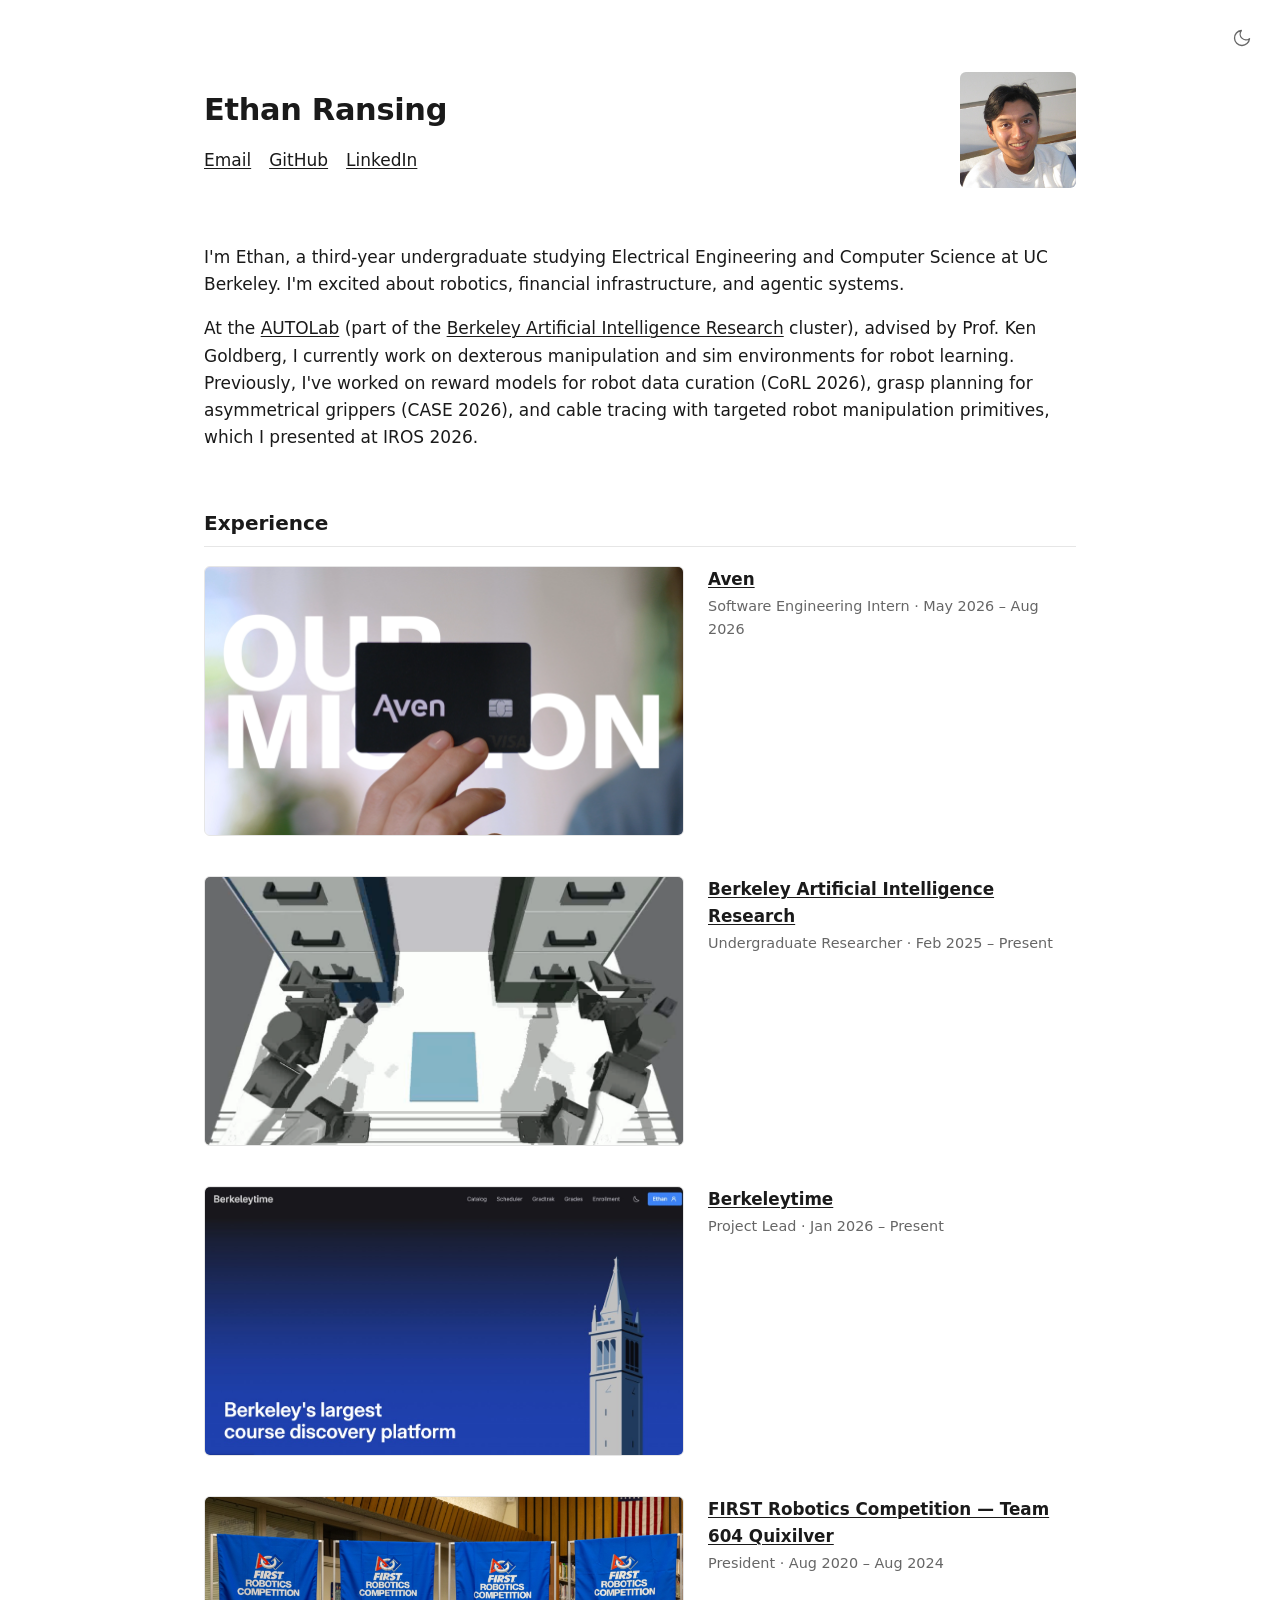
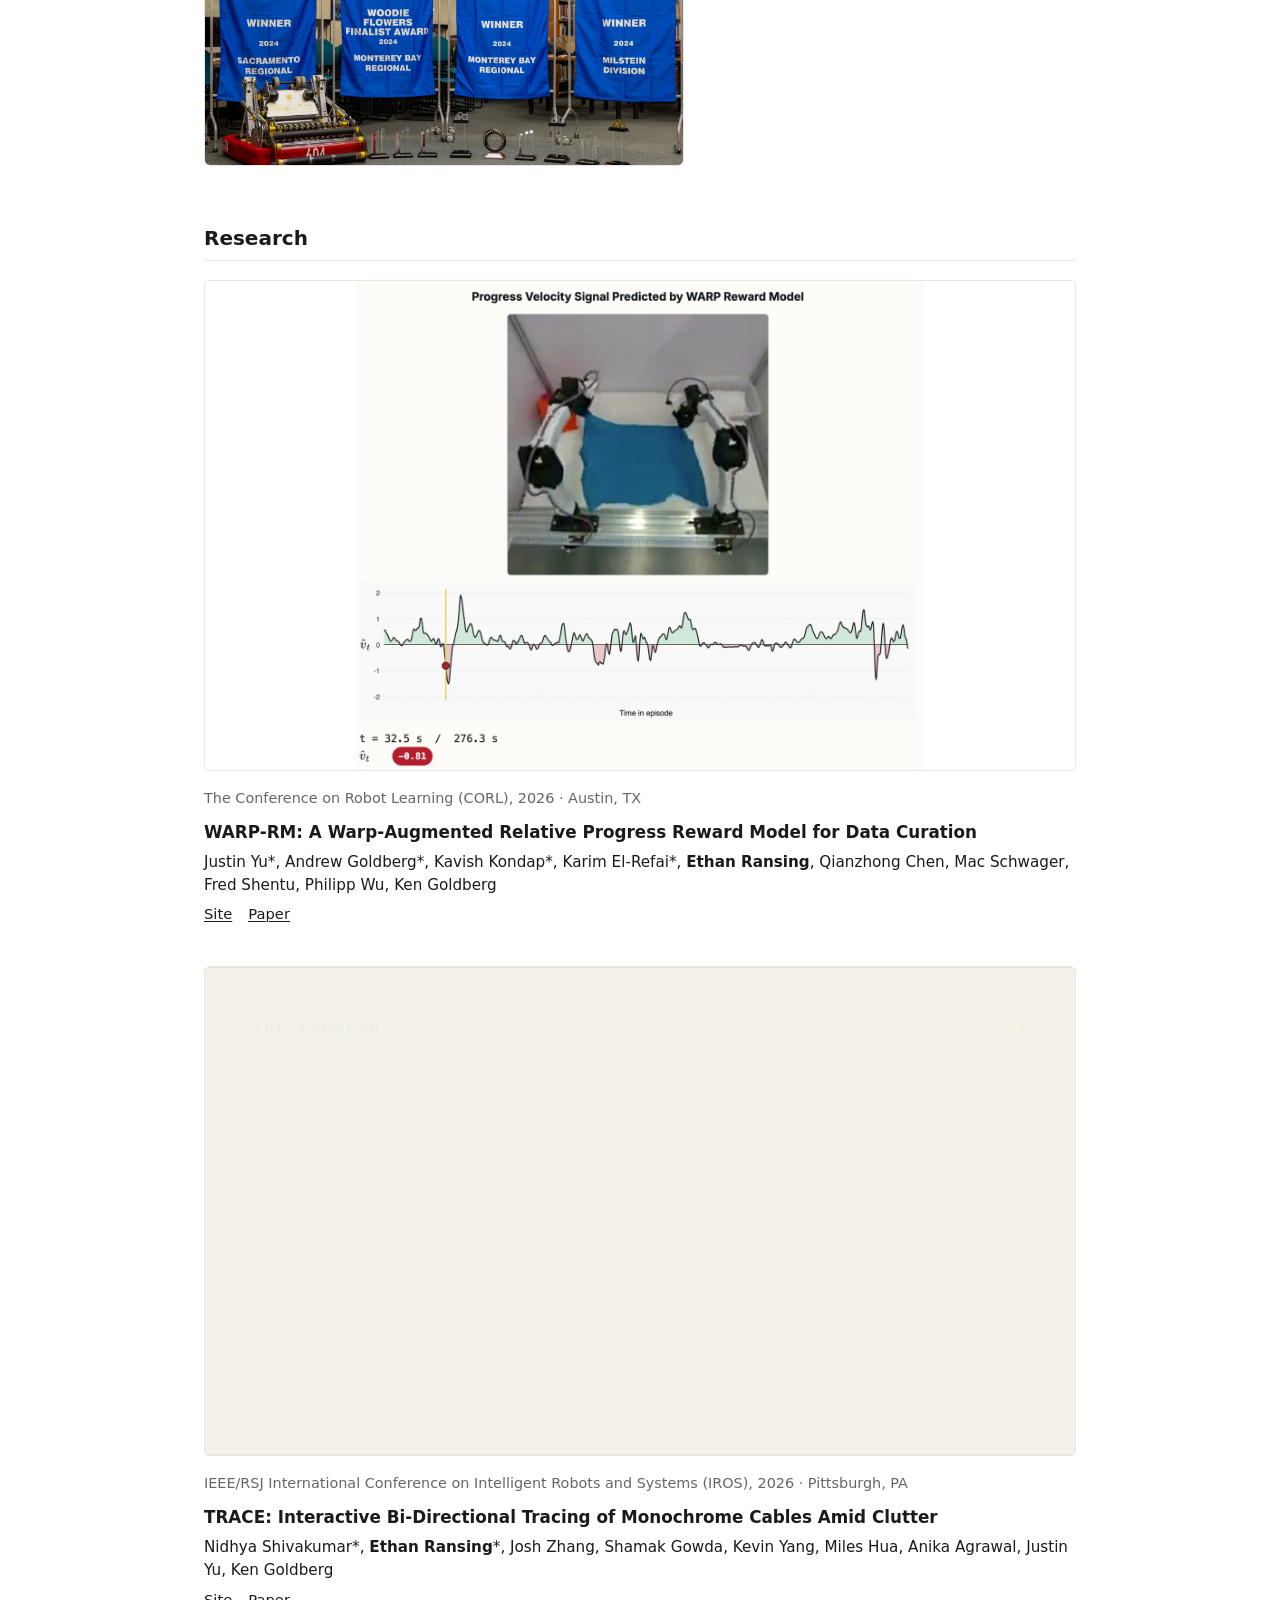
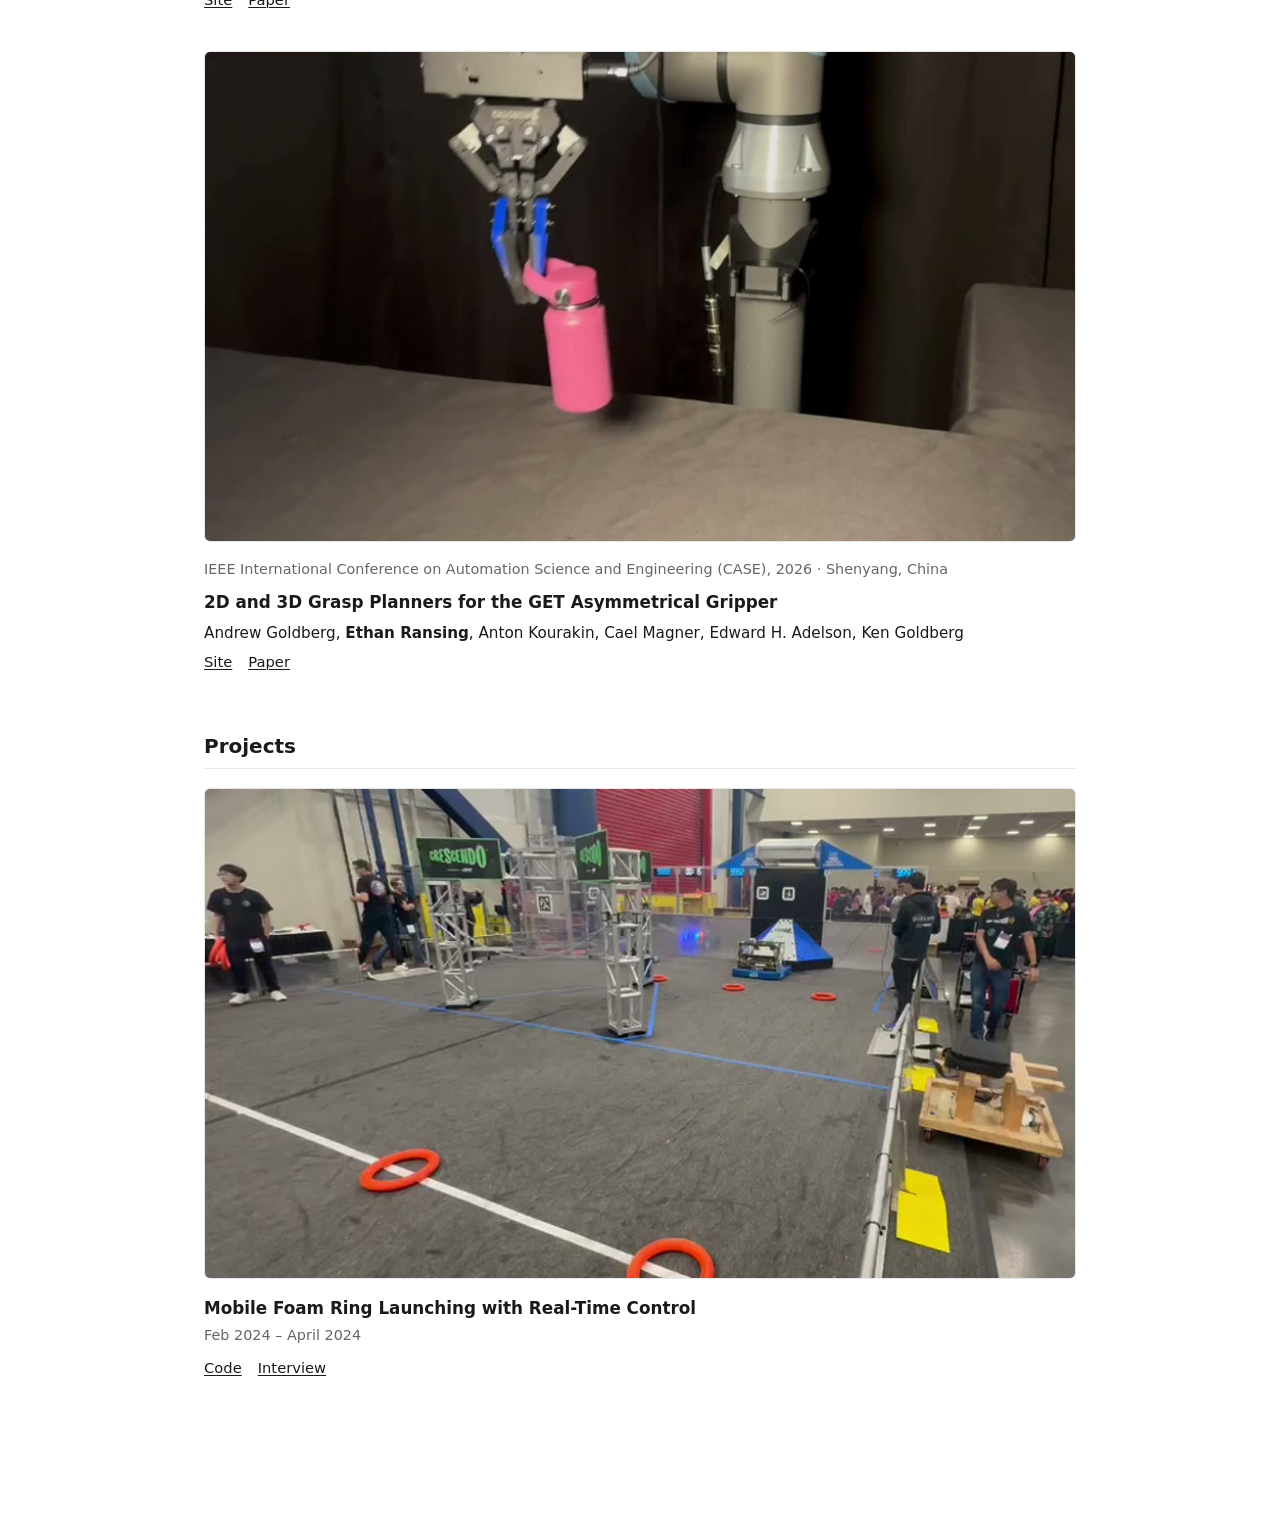
==== index.html @ 3987778c "updated description" ====
<!DOCTYPE html>
<html lang="en">
<head>
  <meta charset="UTF-8">
  <meta name="viewport" content="width=device-width, initial-scale=1.0">
  <title>Ethan's Site</title>
  <meta name="description" content="Personal website of Ethan Ransing.">
  <link id="favicon" rel="icon" href="data:image/svg+xml,<svg xmlns=%22http://www.w3.org/2000/svg%22 viewBox=%220 0 100 100%22><text x=%2250%22 y=%2255%22 font-size=%22120%22 text-anchor=%22middle%22 dominant-baseline=%22central%22>🧋</text></svg>">

  <!-- Set theme before paint to avoid a flash -->
  <script>
    function setFavicon(theme) {
      var emoji = '🧋';
      var svg = '<svg xmlns="http://www.w3.org/2000/svg" viewBox="0 0 100 100"><text x="50" y="55" font-size="120" text-anchor="middle" dominant-baseline="central">' + emoji + '</text></svg>';
      document.getElementById('favicon').setAttribute('href', 'data:image/svg+xml,' + encodeURIComponent(svg));
    }
    (function () {
      var t = localStorage.getItem('theme') || 'light';
      document.documentElement.setAttribute('data-theme', t);
      setFavicon(t);
    })();
  </script>

  <link rel="stylesheet" href="styles.css">
</head>
<body>
  <button id="theme-toggle" class="theme-toggle" aria-label="Toggle dark mode" title="Toggle dark mode">
    <!-- shown in light mode: click for dark -->
    <svg class="icon-moon" viewBox="0 0 24 24" fill="none" stroke="currentColor" stroke-width="1.6" stroke-linecap="round" stroke-linejoin="round">
      <path d="M21 12.8A9 9 0 1 1 11.2 3a7 7 0 0 0 9.8 9.8z"/>
    </svg>
    <!-- shown in dark mode: click for light -->
    <svg class="icon-sun" viewBox="0 0 24 24" fill="none" stroke="currentColor" stroke-width="1.6" stroke-linecap="round" stroke-linejoin="round">
      <circle cx="12" cy="12" r="4"/>
      <path d="M12 2v2M12 20v2M2 12h2M20 12h2M5 5l1.5 1.5M17.5 17.5L19 19M19 5l-1.5 1.5M6.5 17.5L5 19"/>
    </svg>
  </button>

  <main>

    <!-- ===== Intro: name + links, photo to the right ===== -->
    <header class="intro">
      <div class="intro-text">
        <h1>Ethan Ransing</h1>
        <nav class="links">
          <a href="mailto:ethan.ransing@berkeley.edu">Email</a>
          <a href="https://github.com/ethanransing" target="_blank" rel="noopener">GitHub</a>
          <a href="https://www.linkedin.com/in/ethan-ransing/" target="_blank" rel="noopener">LinkedIn</a>
        </nav>
      </div>
      <img class="avatar" src="images/profile.jpg" alt="Ethan Ransing"
           onerror="this.onerror=null;this.src='images/placeholder.svg'">
    </header>

    <!-- ===== About ===== -->
    <section class="about">
      <p>I'm Ethan, a third-year undergraduate studying Electrical Engineering and Computer Science at UC Berkeley. 
        I'm excited about robotics, financial infrastructure, and agentic systems.
      </p>
      <p>
        At the <a href="https://autolab.berkeley.edu/index.shtml" target="_blank" rel="noopener">AUTOLab</a>
        (part of the <a href="https://bair.berkeley.edu/" target="_blank" rel="noopener">Berkeley Artificial Intelligence Research</a> cluster),
        advised by Prof. Ken Goldberg, I currently work on dexterous manipulation and sim environments for robot learning.
        Previously, I've worked on reward models for robot data curation (CoRL 2026), grasp planning for asymmetrical
        grippers (CASE 2026), and cable tracing with targeted robot manipulation primitives, which I presented at IROS 2026.
      </p>
    </section>

    <!-- ===== Experience ===== -->
    <!--
      To add more photos to any entry, just add more <img> tags inside
      .carousel-track. The left/right arrows appear automatically.
    -->
    <section>
      <h2>Experience</h2>

      <article class="entry">
        <div class="carousel">
          <div class="carousel-track">
            <img src="images/exp-aven.webp" alt="" onerror="this.onerror=null;this.src='images/placeholder.svg'">
          </div>
          <button class="carousel-nav prev" aria-label="Previous image">&#8249;</button>
          <button class="carousel-nav next" aria-label="Next image">&#8250;</button>
        </div>
        <div class="entry-body">
          <h3 class="entry-title"><a href="https://www.aven.com/" target="_blank" rel="noopener">Aven</a></h3>
          <p class="entry-meta">Software Engineering Intern &middot; May 2026 &ndash; Aug 2026</p>
        </div>
      </article>

      <article class="entry">
        <div class="carousel">
          <div class="carousel-track">
            <img src="images/exp-bair-agenticrobotics.png" alt="" onerror="this.onerror=null;this.src='images/placeholder.svg'">
            <img src="images/exp-bair-abstract.png" alt="" onerror="this.onerror=null;this.src='images/placeholder.svg'">
            <img src="images/exp-bair-concept.png" alt="" onerror="this.onerror=null;this.src='images/placeholder.svg'">
            <img class="media-contain" src="images/exp-bair-icp.gif" alt="" onerror="this.onerror=null;this.src='images/placeholder.svg'">
            <video class="media-zoom-mid" src="images/exp-bair-pi0.mp4" poster="images/exp-bair-pi0-poster.jpg"
                   autoplay muted loop playsinline></video>
          </div>
          <button class="carousel-nav prev" aria-label="Previous image">&#8249;</button>
          <button class="carousel-nav next" aria-label="Next image">&#8250;</button>
        </div>
        <div class="entry-body">
          <h3 class="entry-title"><a href="https://autolab.berkeley.edu/index.shtml" target="_blank" rel="noopener">Berkeley Artificial Intelligence Research</a></h3>
          <p class="entry-meta">Undergraduate Researcher &middot; Feb 2025 &ndash; Present</p>
        </div>
      </article>

      <article class="entry">
        <div class="carousel">
          <div class="carousel-track">
            <img class="img-left" src="images/exp-berkeleytime-1.jpg" alt="Berkeleytime landing page" onerror="this.onerror=null;this.src='images/placeholder.svg'">
            <img class="img-left" src="images/exp-berkeleytime-2.jpg" alt="Berkeleytime GradTrak planner" onerror="this.onerror=null;this.src='images/placeholder.svg'">
            <img class="img-left" src="images/exp-berkeleytime-3.jpg" alt="Berkeleytime course catalog" onerror="this.onerror=null;this.src='images/placeholder.svg'">
          </div>
          <button class="carousel-nav prev" aria-label="Previous image">&#8249;</button>
          <button class="carousel-nav next" aria-label="Next image">&#8250;</button>
        </div>
        <div class="entry-body">
          <h3 class="entry-title"><a href="https://berkeleytime.com/" target="_blank" rel="noopener">Berkeleytime</a></h3>
          <p class="entry-meta">Project Lead &middot; Jan 2026 &ndash; Present</p>
        </div>
      </article>

      <article class="entry">
        <div class="carousel">
          <div class="carousel-track">
            <img src="images/exp-frc.jpg" alt="" onerror="this.onerror=null;this.src='images/placeholder.svg'">
          </div>
          <button class="carousel-nav prev" aria-label="Previous image">&#8249;</button>
          <button class="carousel-nav next" aria-label="Next image">&#8250;</button>
        </div>
        <div class="entry-body">
          <h3 class="entry-title"><a href="https://604robotics.com/" target="_blank" rel="noopener">FIRST Robotics Competition &mdash; Team 604 Quixilver</a></h3>
          <p class="entry-meta">President &middot; Aug 2020 &ndash; Aug 2024</p>
        </div>
      </article>
    </section>

    <!-- ===== Research ===== -->
    <section class="stacked">
      <h2>Research</h2>

      <article class="entry">
        <div class="carousel">
          <div class="carousel-track">
            <video src="images/pub-warprm.mp4" poster="images/pub-warprm-poster.jpg"
                   autoplay muted loop playsinline></video>
          </div>
          <button class="carousel-nav prev" aria-label="Previous image">&#8249;</button>
          <button class="carousel-nav next" aria-label="Next image">&#8250;</button>
        </div>
        <div class="entry-body">
          <p class="entry-meta">The Conference on Robot Learning (CORL), 2026 &middot; Austin, TX</p>
          <h3 class="entry-title">WARP-RM: A Warp-Augmented Relative Progress Reward Model for Data Curation</h3>
          <p class="entry-authors">
            Justin Yu*, Andrew Goldberg*, Kavish Kondap*, Karim El-Refai*, <strong>Ethan Ransing</strong>,
            Qianzhong Chen, Mac Schwager, Fred Shentu, Philipp Wu, Ken Goldberg
          </p>
          <p class="entry-links">
            <a href="https://uynitsuj.github.io/warp-rm/" target="_blank" rel="noopener">Site</a>
            <a href="https://arxiv.org/abs/2606.28320" target="_blank" rel="noopener">Paper</a>
          </p>
        </div>
      </article>

      <article class="entry">
        <div class="carousel">
          <div class="carousel-track">
            <video src="images/pub-trace.mp4" poster="images/pub-trace-poster.jpg"
                   autoplay muted loop playsinline></video>
          </div>
          <button class="carousel-nav prev" aria-label="Previous image">&#8249;</button>
          <button class="carousel-nav next" aria-label="Next image">&#8250;</button>
        </div>
        <div class="entry-body">
          <p class="entry-meta">IEEE/RSJ International Conference on
            Intelligent
            Robots and Systems (IROS), 2026 &middot; Pittsburgh, PA</p>
          <h3 class="entry-title">TRACE: Interactive Bi-Directional Tracing of Monochrome Cables Amid Clutter</h3>
          <p class="entry-authors">
            Nidhya Shivakumar*, <strong>Ethan Ransing</strong>*, Josh Zhang, Shamak Gowda,
            Kevin Yang, Miles Hua, Anika Agrawal, Justin Yu, Ken Goldberg
          </p>
          <p class="entry-links">
            <a href="https://trace-paper.github.io/" target="_blank" rel="noopener">Site</a>
            <a href="https://arxiv.org/abs/2609.29103" target="_blank" rel="noopener">Paper</a>
          </p>
        </div>
      </article>

      <article class="entry">
        <div class="carousel">
          <div class="carousel-track">
            <video src="images/pub-get.mp4" poster="images/pub-get-poster.jpg"
                   autoplay muted loop playsinline></video>
          </div>
          <button class="carousel-nav prev" aria-label="Previous image">&#8249;</button>
          <button class="carousel-nav next" aria-label="Next image">&#8250;</button>
        </div>
        <div class="entry-body">
          <p class="entry-meta">IEEE International Conference on Automation Science and Engineering (CASE), 2026 &middot; Shenyang, China</p>
          <h3 class="entry-title">2D and 3D Grasp Planners for the GET Asymmetrical Gripper</h3>
          <p class="entry-authors">
            Andrew Goldberg, <strong>Ethan Ransing</strong>, Anton Kourakin, Cael Magner,
            Edward H. Adelson, Ken Goldberg
          </p>
          <p class="entry-links">
            <a href="https://apgoldberg1.github.io/GET_Planning/" target="_blank" rel="noopener">Site</a>
            <a href="https://apgoldberg1.github.io/GET_Planning/media/2D_and_3D_Grasp_Planners_for_the_GET_Asymmetrical_Gripper.pdf" target="_blank" rel="noopener">Paper</a>
          </p>
        </div>
      </article>
    </section>

    <!-- ===== Projects ===== -->
    <section class="stacked">
      <h2>Projects</h2>

      <article class="entry">
        <div class="carousel">
          <div class="carousel-track">
            <video src="images/proj-foamring.mp4" poster="images/proj-foamring-poster.jpg"
                   autoplay muted loop playsinline></video>
            <video src="images/proj-foamring-2.mp4" poster="images/proj-foamring-2-poster.jpg"
                   autoplay muted loop playsinline></video>
          </div>
          <button class="carousel-nav prev" aria-label="Previous image">&#8249;</button>
          <button class="carousel-nav next" aria-label="Next image">&#8250;</button>
        </div>
        <div class="entry-body">
          <h3 class="entry-title">Mobile Foam Ring Launching with Real-Time Control</h3>
          <p class="entry-meta">Feb 2024 &ndash; April 2024</p>
          <p class="entry-links">
            <a href="https://github.com/frc604/2024-public" target="_blank" rel="noopener">Code</a>
            <a href="https://youtu.be/bGivb7bY7kI?si=-EM33_wyTf1t3R8l&t=537" target="_blank" rel="noopener">Interview</a>
          </p>
        </div>
      </article>

    </section>

  </main>

  <script>
    // Minimal carousel: wire arrows to scroll one image at a time.
    // Arrows are hidden when an entry has a single image.
    document.querySelectorAll('.carousel').forEach(function (c) {
      var track = c.querySelector('.carousel-track');
      var count = track.querySelectorAll('img, video').length;
      var prev = c.querySelector('.prev');
      var next = c.querySelector('.next');
      if (count <= 1) {
        prev.hidden = true;
        next.hidden = true;
        return;
      }
      // Move by one slide, wrapping around at either end (infinite loop).
      function go(dir) {
        var w = track.clientWidth;
        var i = Math.round(track.scrollLeft / w);
        var target = ((i + dir) % count + count) % count;
        track.scrollTo({ left: target * w, behavior: 'smooth' });
      }
      prev.addEventListener('click', function () { go(-1); });
      next.addEventListener('click', function () { go(1); });
    });

    // Dark-mode toggle
    document.getElementById('theme-toggle').addEventListener('click', function () {
      var root = document.documentElement;
      var next = root.getAttribute('data-theme') === 'dark' ? 'light' : 'dark';
      root.setAttribute('data-theme', next);
      localStorage.setItem('theme', next);
      setFavicon(next);
    });

    /* ===== Analytics (GoatCounter) — inert until configured =====
       To turn on: make a free site at https://www.goatcounter.com/ and put your
       site code below (the "CODE" part of CODE.goatcounter.com). That's the only
       change needed — pageviews and link-click events start working immediately. */
    var GC_CODE = 'ethanransing';   // GoatCounter site code
    if (GC_CODE) {
      // Load GoatCounter (auto-records the pageview: timestamp, referrer, country, browser)
      var gc = document.createElement('script');
      gc.async = true;
      gc.src = '//gc.zgo.at/count.js';
      gc.setAttribute('data-goatcounter', 'https://' + GC_CODE + '.goatcounter.com/count');
      document.head.appendChild(gc);

      // Track which links visitors click (Email / GitHub / LinkedIn, and each
      // publication's & project's Site/Paper/Code/Interview links).
      document.addEventListener('click', function (e) {
        if (!(window.goatcounter && window.goatcounter.count)) return;
        var a = e.target.closest ? e.target.closest('a[href]') : null;
        var main = document.querySelector('main');
        if (!a || !main || !main.contains(a)) return;
        var label = (a.textContent || '').trim().replace(/\s+/g, ' ');
        var entry = a.closest('.entry');
        var titleEl = entry && entry.querySelector('.entry-title');
        var ctx = titleEl ? titleEl.textContent.trim().replace(/\s+/g, ' ') : '';
        var path = ctx && ctx !== label ? ctx + ' – ' + label : label;
        window.goatcounter.count({ path: 'click: ' + path, event: true });
      });
    }
  </script>
</body>
</html>
---- styles.css ----
/* ===== Base ===== */
:root {
  --text: #1a1a1a;
  --muted: #666;
  --link: #1a1a1a;
  --border: #e6e6e6;
  --bg: #ffffff;
  --surface: #f2f2f2;
  --code-bg: #f4f4f4;
  --maxw: 920px;
  color-scheme: light;
}

:root[data-theme="dark"] {
  --text: #ececec;
  --muted: #9b9b9b;
  --link: #ececec;
  --border: #2a2a2a;
  --bg: #101010;
  --surface: #1b1b1b;
  --code-bg: #1e1e1e;
  color-scheme: dark;
}

* { box-sizing: border-box; }

html { -webkit-text-size-adjust: 100%; }

body {
  margin: 0;
  font-family: -apple-system, system-ui, BlinkMacSystemFont, "Segoe UI",
    Roboto, "Helvetica Neue", Helvetica, Arial, sans-serif;
  font-size: 17px;
  line-height: 1.6;
  color: var(--text);
  background: var(--bg);
}

main {
  max-width: var(--maxw);
  margin: 0 auto;
  padding: 72px 24px 96px;
}

p { margin: 0 0 1em; }

a {
  color: var(--link);
  text-decoration: underline;
  text-underline-offset: 2px;
  text-decoration-thickness: 1px;
}
a:hover { color: var(--muted); }

/* ===== Headings ===== */
h1 {
  font-size: 1.9rem;
  font-weight: 700;
  margin: 0 0 0.4em;
  letter-spacing: -0.01em;
}

h2 {
  font-size: 1.25rem;
  font-weight: 600;
  margin: 0 0 1.2rem;
  padding-bottom: 0.4rem;
  border-bottom: 1px solid var(--border);
}

h3 {
  font-size: 1.05rem;
  font-weight: 600;
  margin: 0 0 0.2em;
}

section { margin-top: 56px; }

/* ===== Intro ===== */
.intro {
  display: flex;
  gap: 28px;
  align-items: center;
  justify-content: space-between;
}

.avatar {
  width: 116px;
  height: 116px;
  border-radius: 6px;
  object-fit: cover;
  flex-shrink: 0;
  background: var(--surface);
}

.intro-text { min-width: 0; }

.links {
  display: flex;
  flex-wrap: wrap;
  gap: 18px;
  margin-top: 10px;
}

/* ===== Entries (experience / projects) ===== */
.entry {
  display: flex;
  gap: 24px;
  align-items: flex-start;
  margin-bottom: 40px;
}

/* ===== Image carousel ===== */
.carousel {
  position: relative;
  width: 480px;
  height: 270px;
  flex-shrink: 0;
  border-radius: 6px;
  overflow: hidden;
  border: 1px solid var(--border);
  background: var(--surface);
}

.carousel-track {
  display: flex;
  height: 100%;
  overflow-x: auto;
  overflow-y: hidden;
  scroll-snap-type: x mandatory;
  scroll-behavior: smooth;
  scrollbar-width: none;          /* Firefox */
  -ms-overflow-style: none;       /* IE/Edge */
}
.carousel-track::-webkit-scrollbar { display: none; }

.carousel-track img,
.carousel-track video {
  flex: 0 0 100%;
  width: 100%;
  height: 100%;
  object-fit: cover;
  scroll-snap-align: center;
  display: block;
}
.carousel-track img.img-left { object-position: left center; }
.carousel-track .media-contain { object-fit: contain; }
.carousel-track .media-zoom-mid { object-fit: contain; transform: scale(1.8); }

.carousel-nav {
  position: absolute;
  top: 50%;
  transform: translateY(-50%);
  width: 30px;
  height: 40px;
  border: none;
  border-radius: 5px;
  background: rgba(20, 20, 20, 0.32);
  color: #fff;
  font-size: 18px;
  line-height: 1;
  cursor: pointer;
  display: flex;
  align-items: center;
  justify-content: center;
  padding: 0 0 2px;
  opacity: 0;
  transition: opacity 0.12s ease;
}
.carousel:hover .carousel-nav,
.carousel:focus-within .carousel-nav { opacity: 1; }
.carousel-nav:hover { background: rgba(20, 20, 20, 0.5); }
.carousel-nav.prev { left: 8px; }
.carousel-nav.next { right: 8px; }
.carousel-nav[hidden] { display: none; }

/* Touch devices: no hover, so keep arrows gently visible */
@media (hover: none) {
  .carousel-nav { opacity: 0.75; }
}

.entry-body { min-width: 0; }

/* Stacked layout: visuals are the focal point — full-width media, text below */
.stacked .entry {
  flex-direction: column;
  gap: 16px;
}
.stacked .carousel {
  width: 100%;
  height: auto;
  aspect-ratio: 16 / 9;
}

.entry-title { margin-bottom: 0.15em; }

.entry-meta {
  color: var(--muted);
  font-size: 0.9rem;
  margin: 0 0 0.6em;
}

.entry-authors {
  font-size: 0.95rem;
  line-height: 1.5;
  margin: 0.35em 0 0;
}

.entry-links {
  display: flex;
  flex-wrap: wrap;
  gap: 16px;
  font-size: 0.92rem;
  margin: 0.4em 0 0;
}

code {
  font-family: ui-monospace, SFMono-Regular, Menlo, monospace;
  font-size: 0.88em;
  background: var(--code-bg);
  padding: 1px 4px;
  border-radius: 3px;
}

/* ===== Dark-mode toggle (top-right, scrolls with page) ===== */
.theme-toggle {
  position: absolute;
  top: 22px;
  right: 22px;
  z-index: 10;
  display: inline-flex;
  padding: 6px;
  border: none;
  border-radius: 6px;
  background: none;
  color: var(--muted);
  cursor: pointer;
  line-height: 0;
}
.theme-toggle:hover { color: var(--text); }
.theme-toggle svg { width: 20px; height: 20px; }
.theme-toggle .icon-sun { display: none; }
:root[data-theme="dark"] .theme-toggle .icon-moon { display: none; }
:root[data-theme="dark"] .theme-toggle .icon-sun { display: block; }

/* ===== Mobile ===== */
@media (max-width: 560px) {
  main { padding: 64px 20px 72px; }

  .intro { gap: 20px; }

  .avatar { width: 92px; height: 92px; }

  .entry {
    flex-direction: column;
    gap: 14px;
  }

  .carousel {
    width: 100%;
    height: auto;
    aspect-ratio: 16 / 9;
  }
}
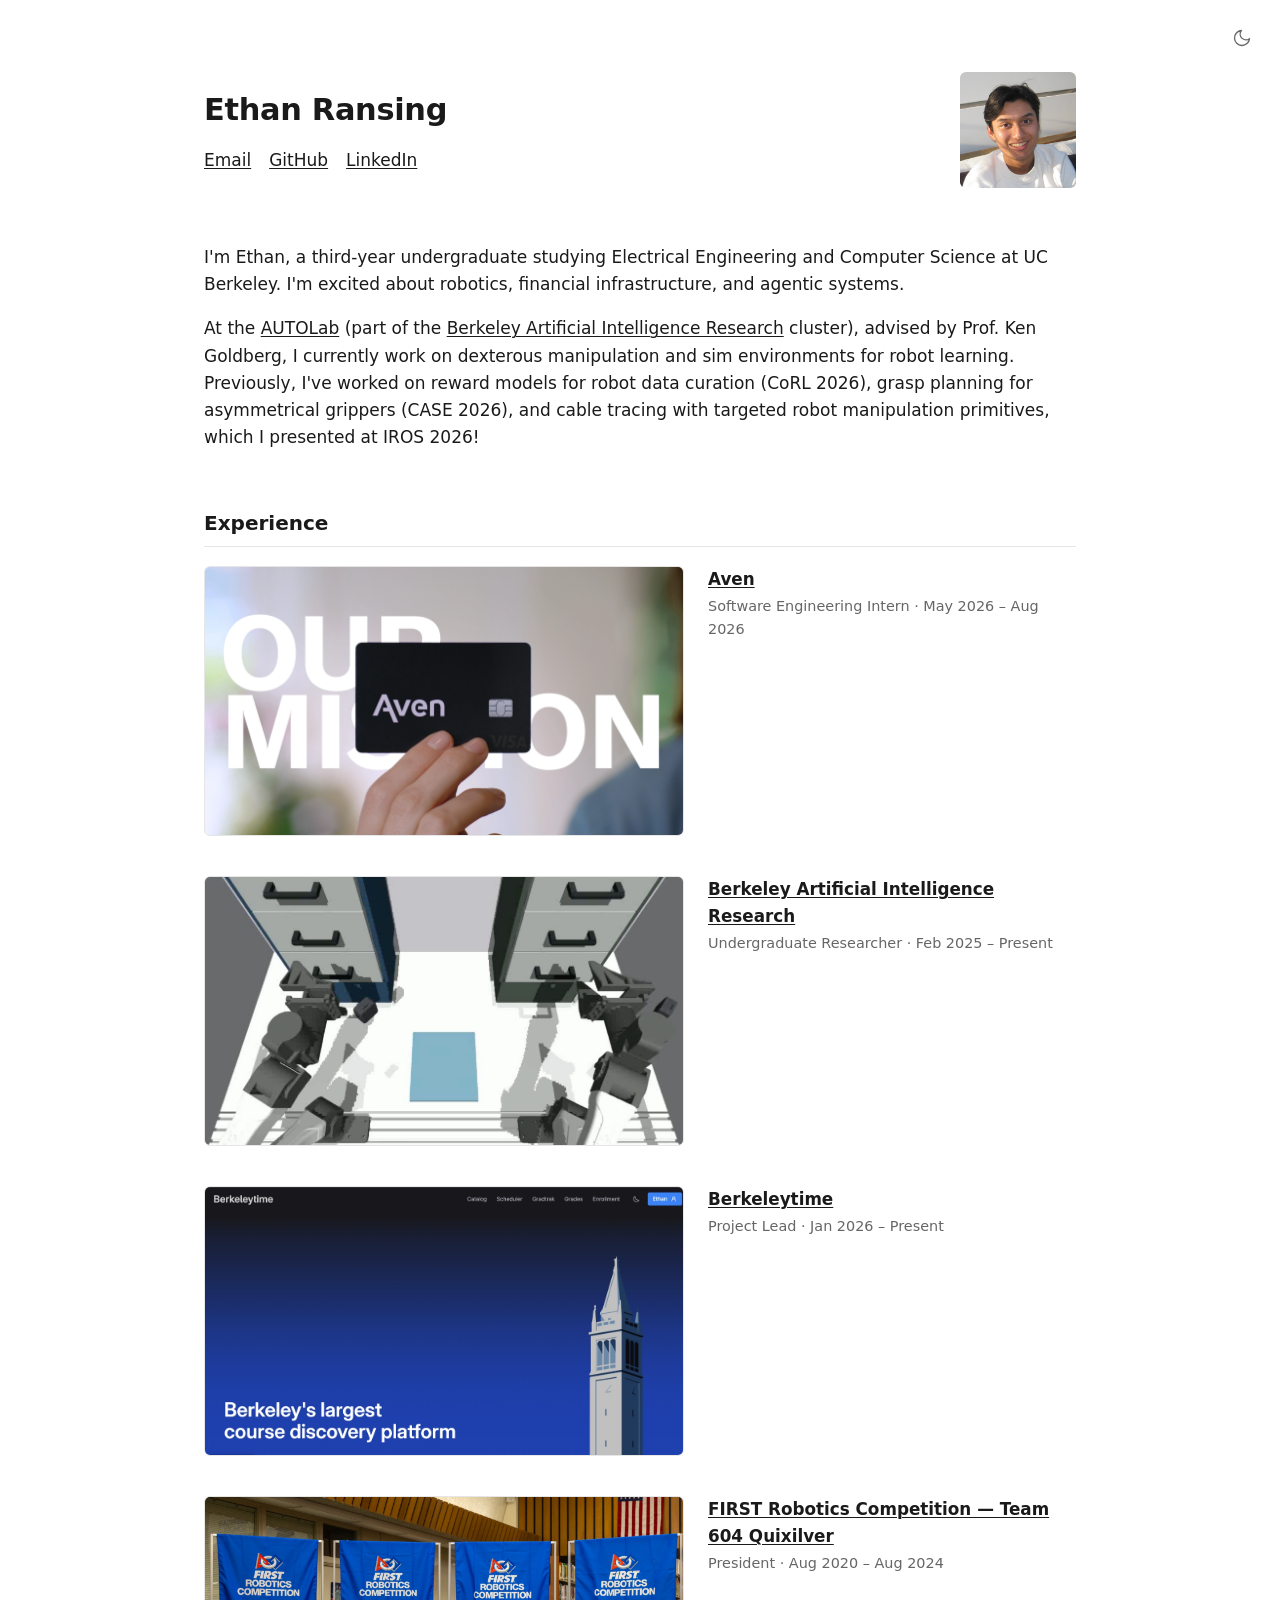
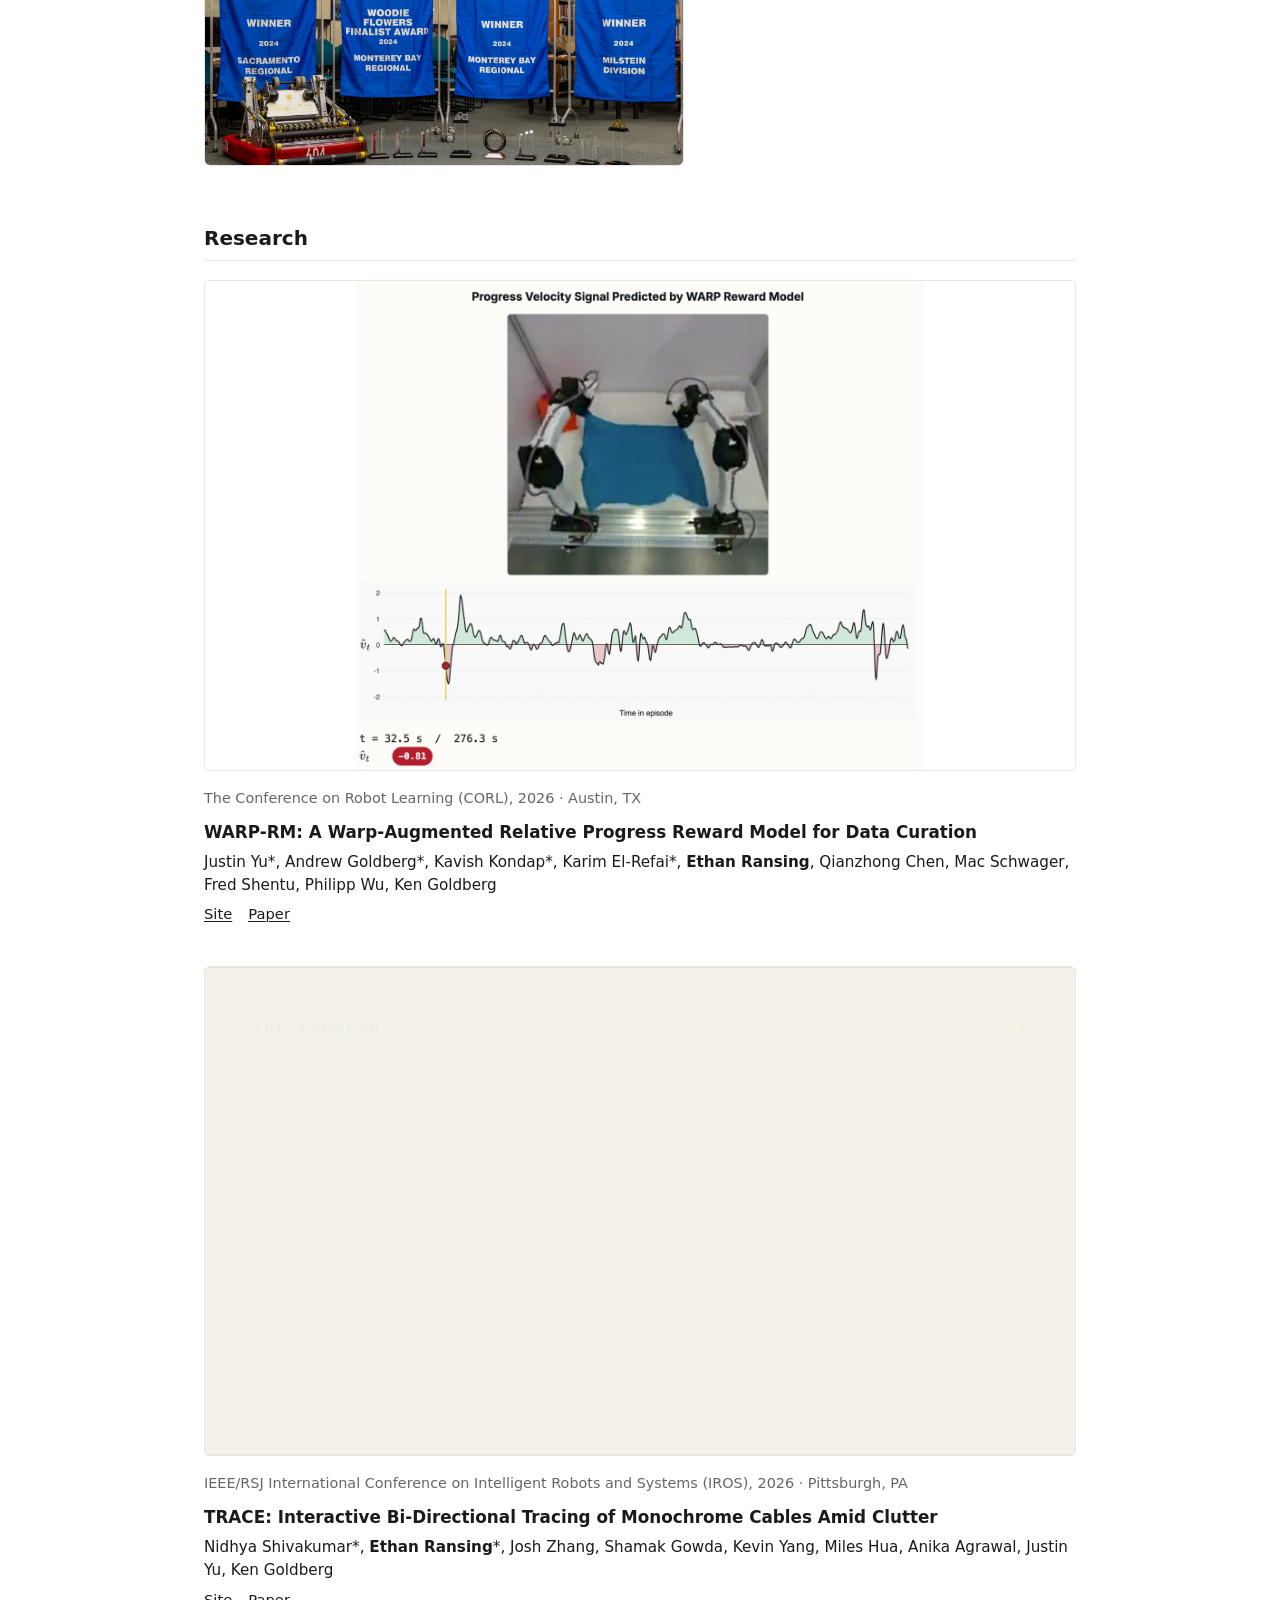
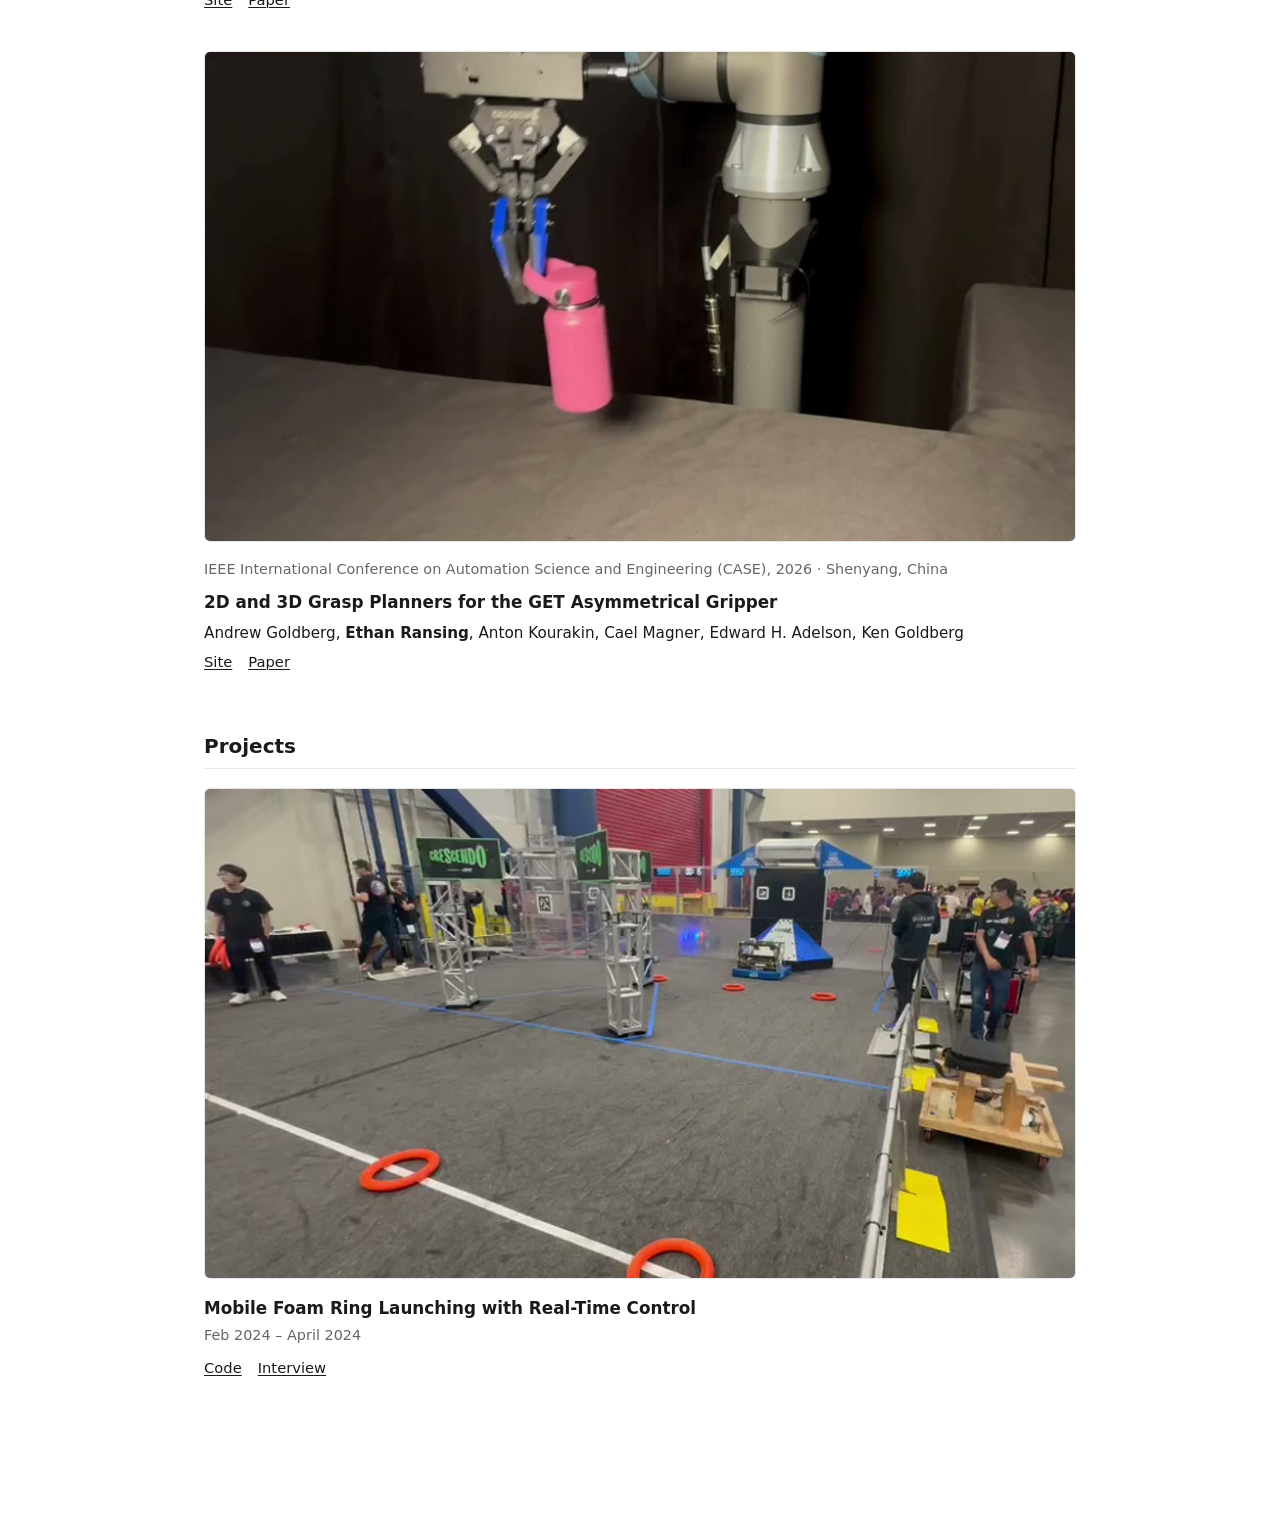
==== commit 7c44487e: "nit" ====
--- a/index.html
+++ b/index.html
@@ -62,7 +62,7 @@
         (part of the <a href="https://bair.berkeley.edu/" target="_blank" rel="noopener">Berkeley Artificial Intelligence Research</a> cluster),
         advised by Prof. Ken Goldberg, I currently work on dexterous manipulation and sim environments for robot learning.
         Previously, I've worked on reward models for robot data curation (CoRL 2026), grasp planning for asymmetrical
-        grippers (CASE 2026), and cable tracing with targeted robot manipulation primitives, which I presented at IROS 2026.
+        grippers (CASE 2026), and cable tracing with targeted robot manipulation primitives, which I presented at IROS 2026!
       </p>
     </section>
 
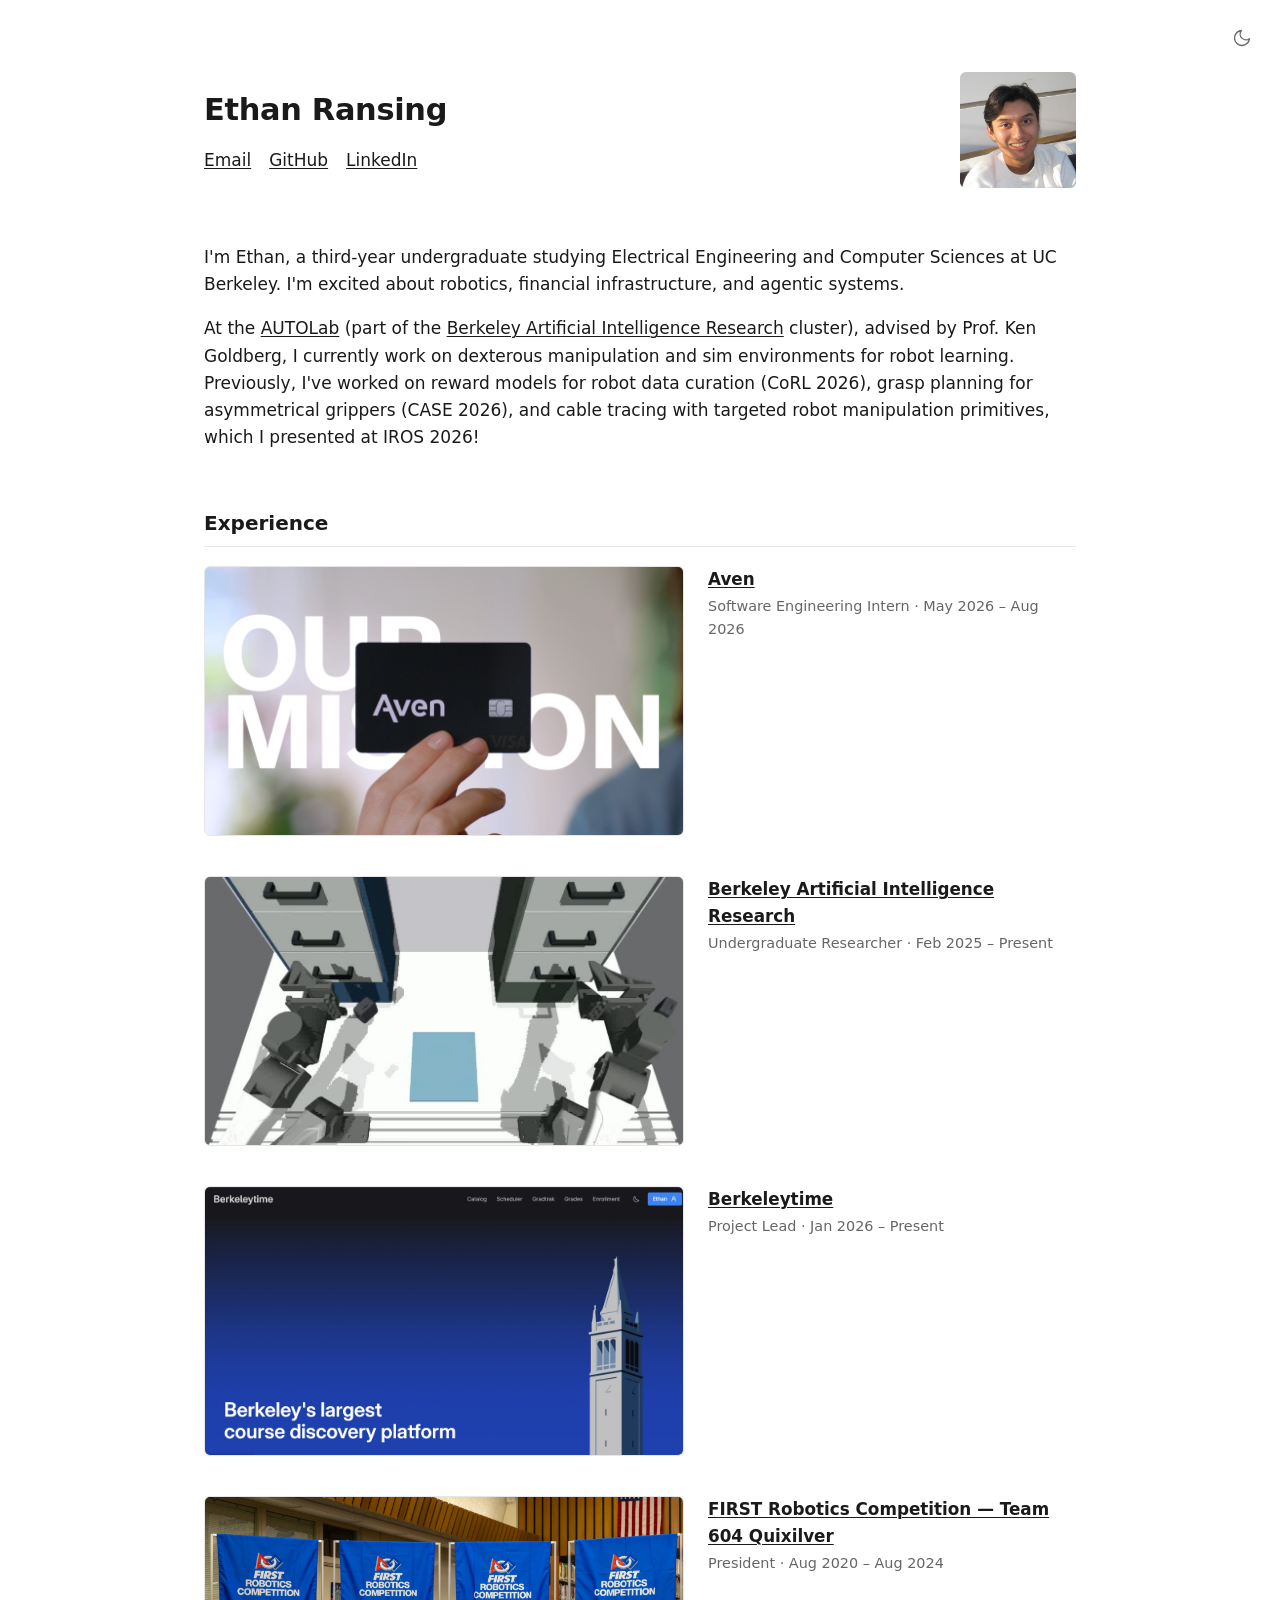
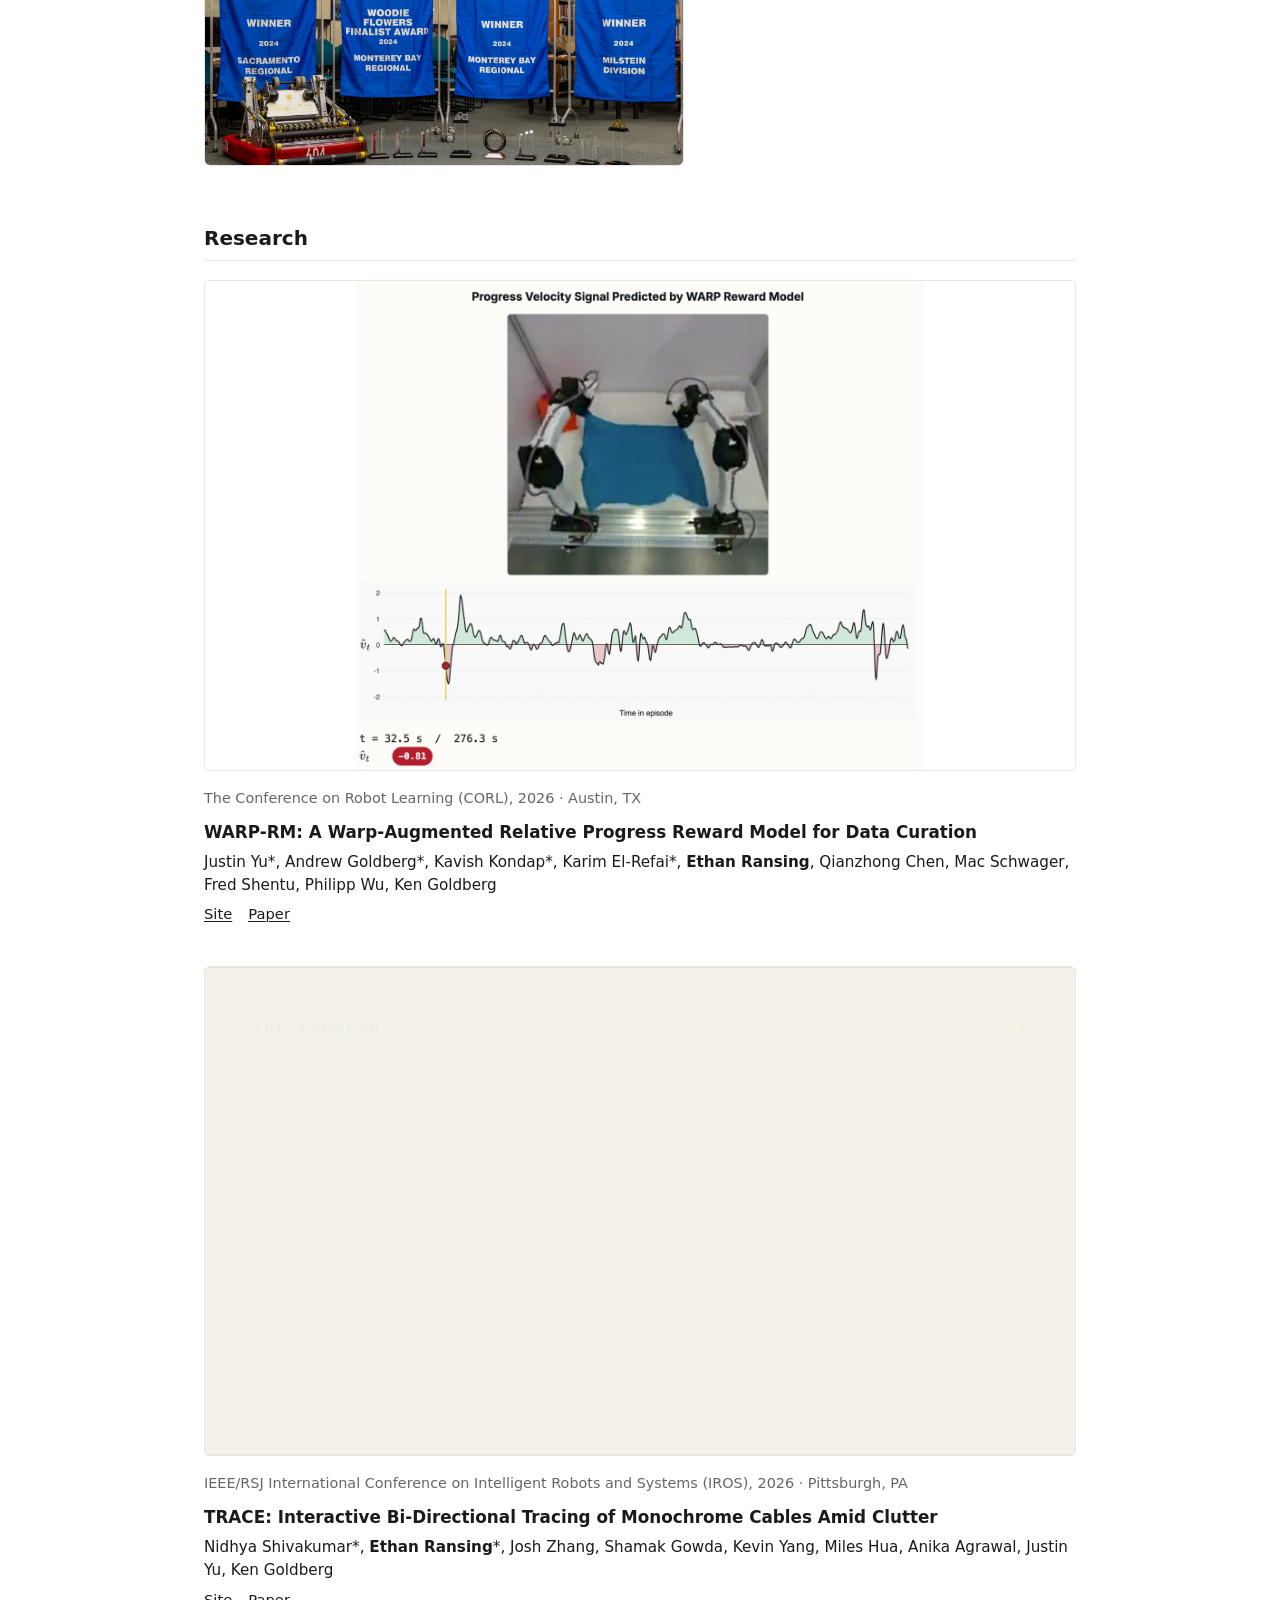
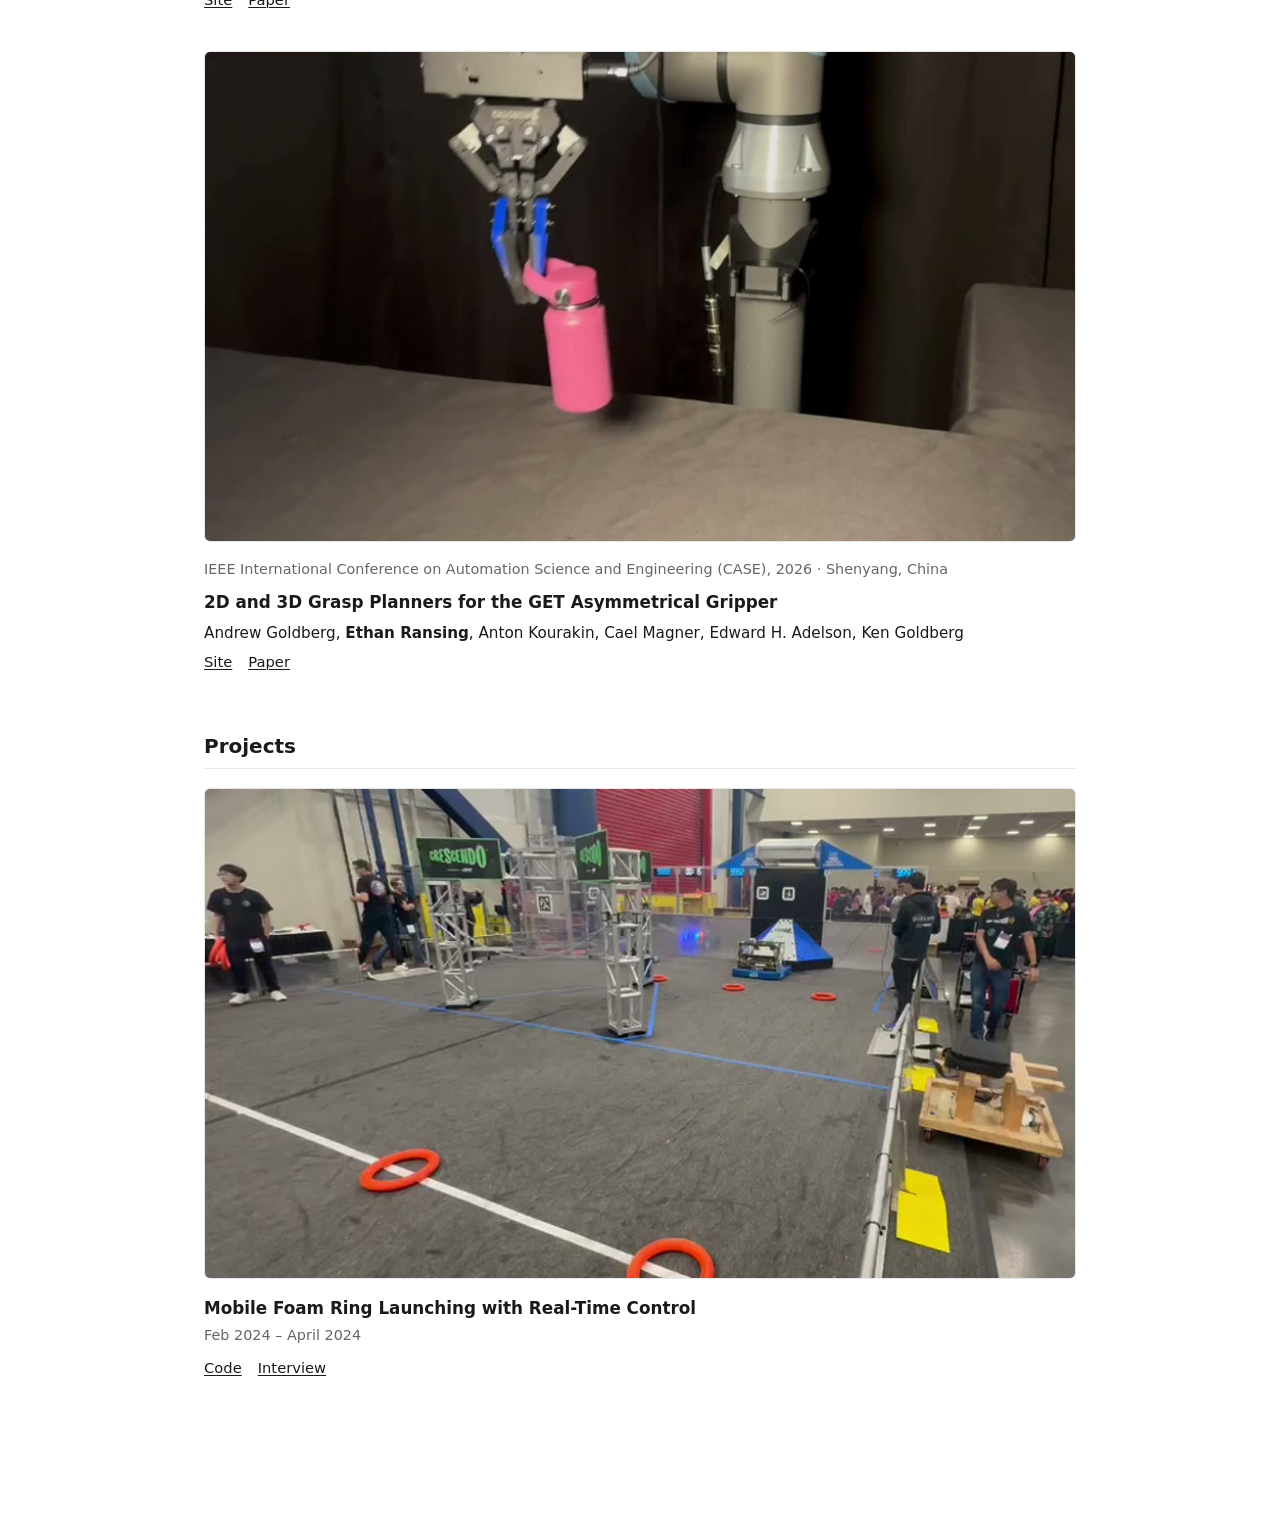
==== commit 0b24247f: "nit" ====
--- a/index.html
+++ b/index.html
@@ -54,7 +54,7 @@
 
     <!-- ===== About ===== -->
     <section class="about">
-      <p>I'm Ethan, a third-year undergraduate studying Electrical Engineering and Computer Science at UC Berkeley. 
+      <p>I'm Ethan, a third-year undergraduate studying Electrical Engineering and Computer Sciences at UC Berkeley. 
         I'm excited about robotics, financial infrastructure, and agentic systems.
       </p>
       <p>
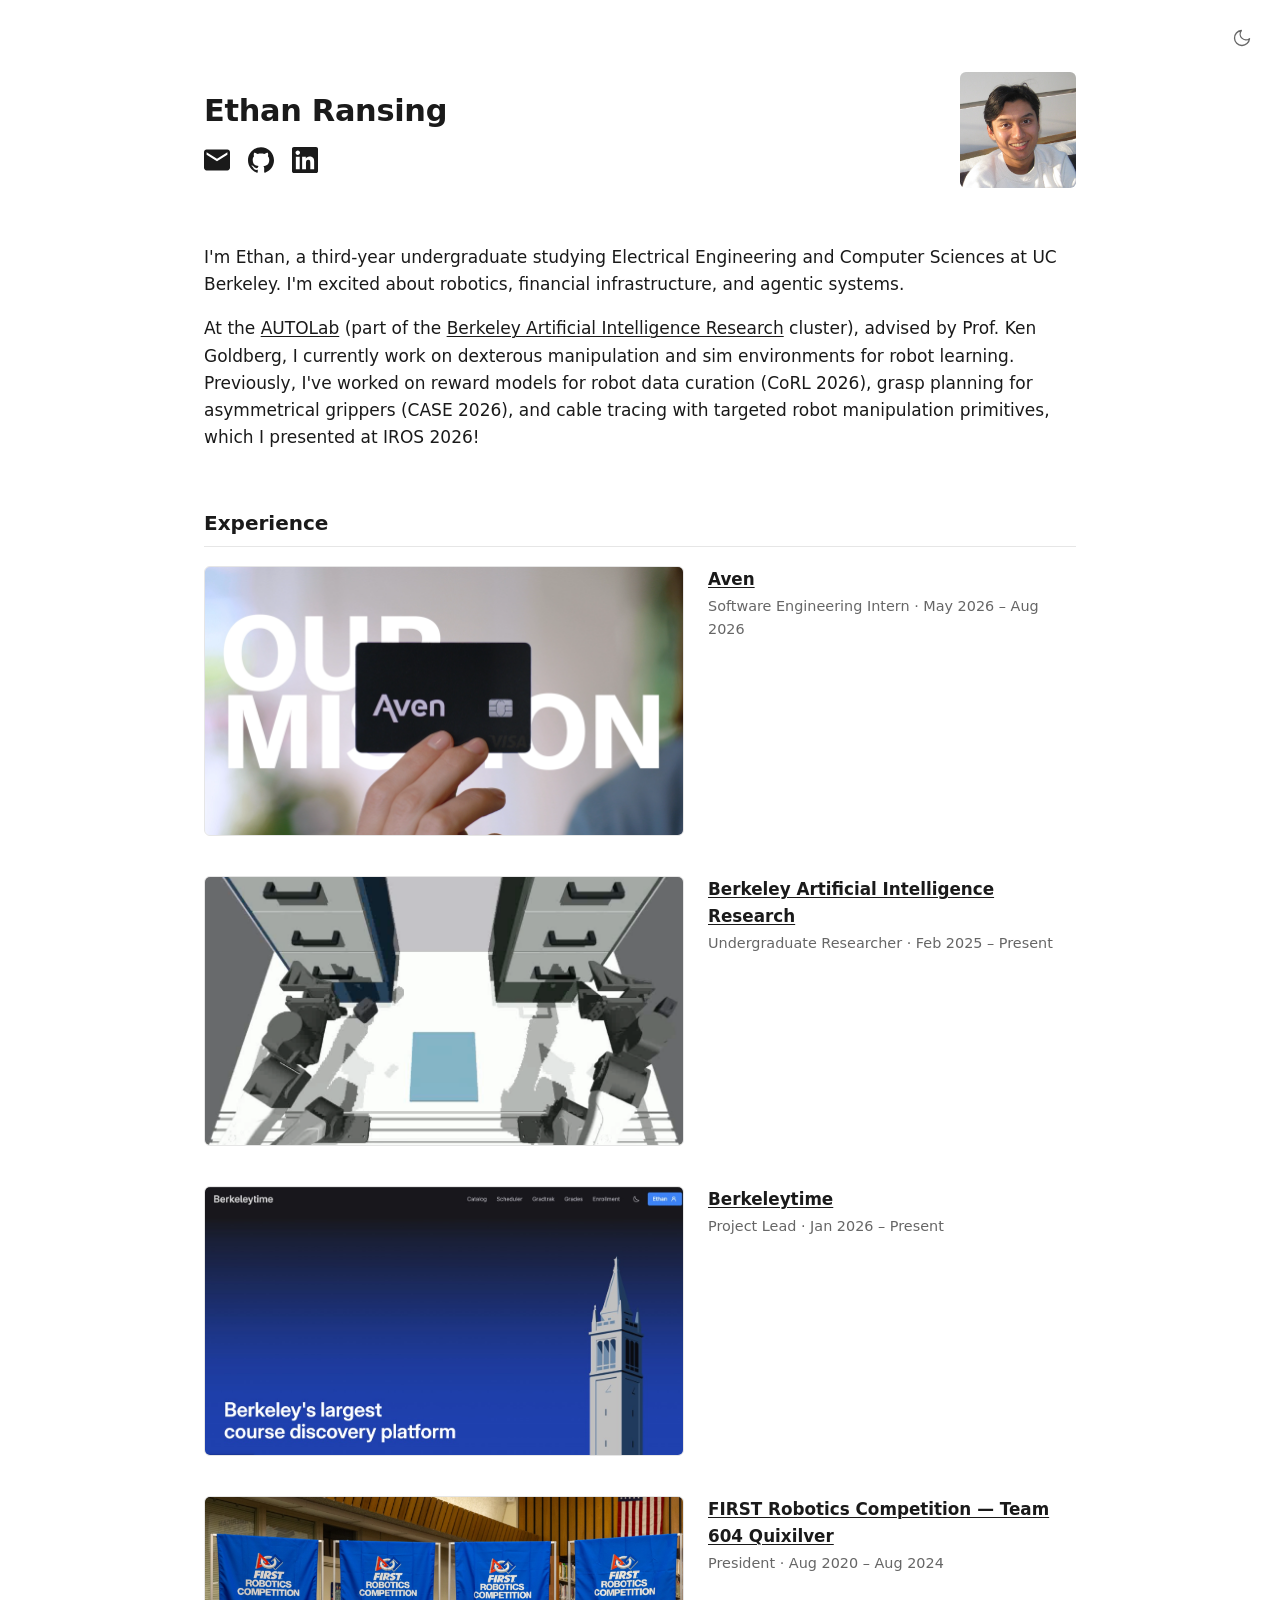
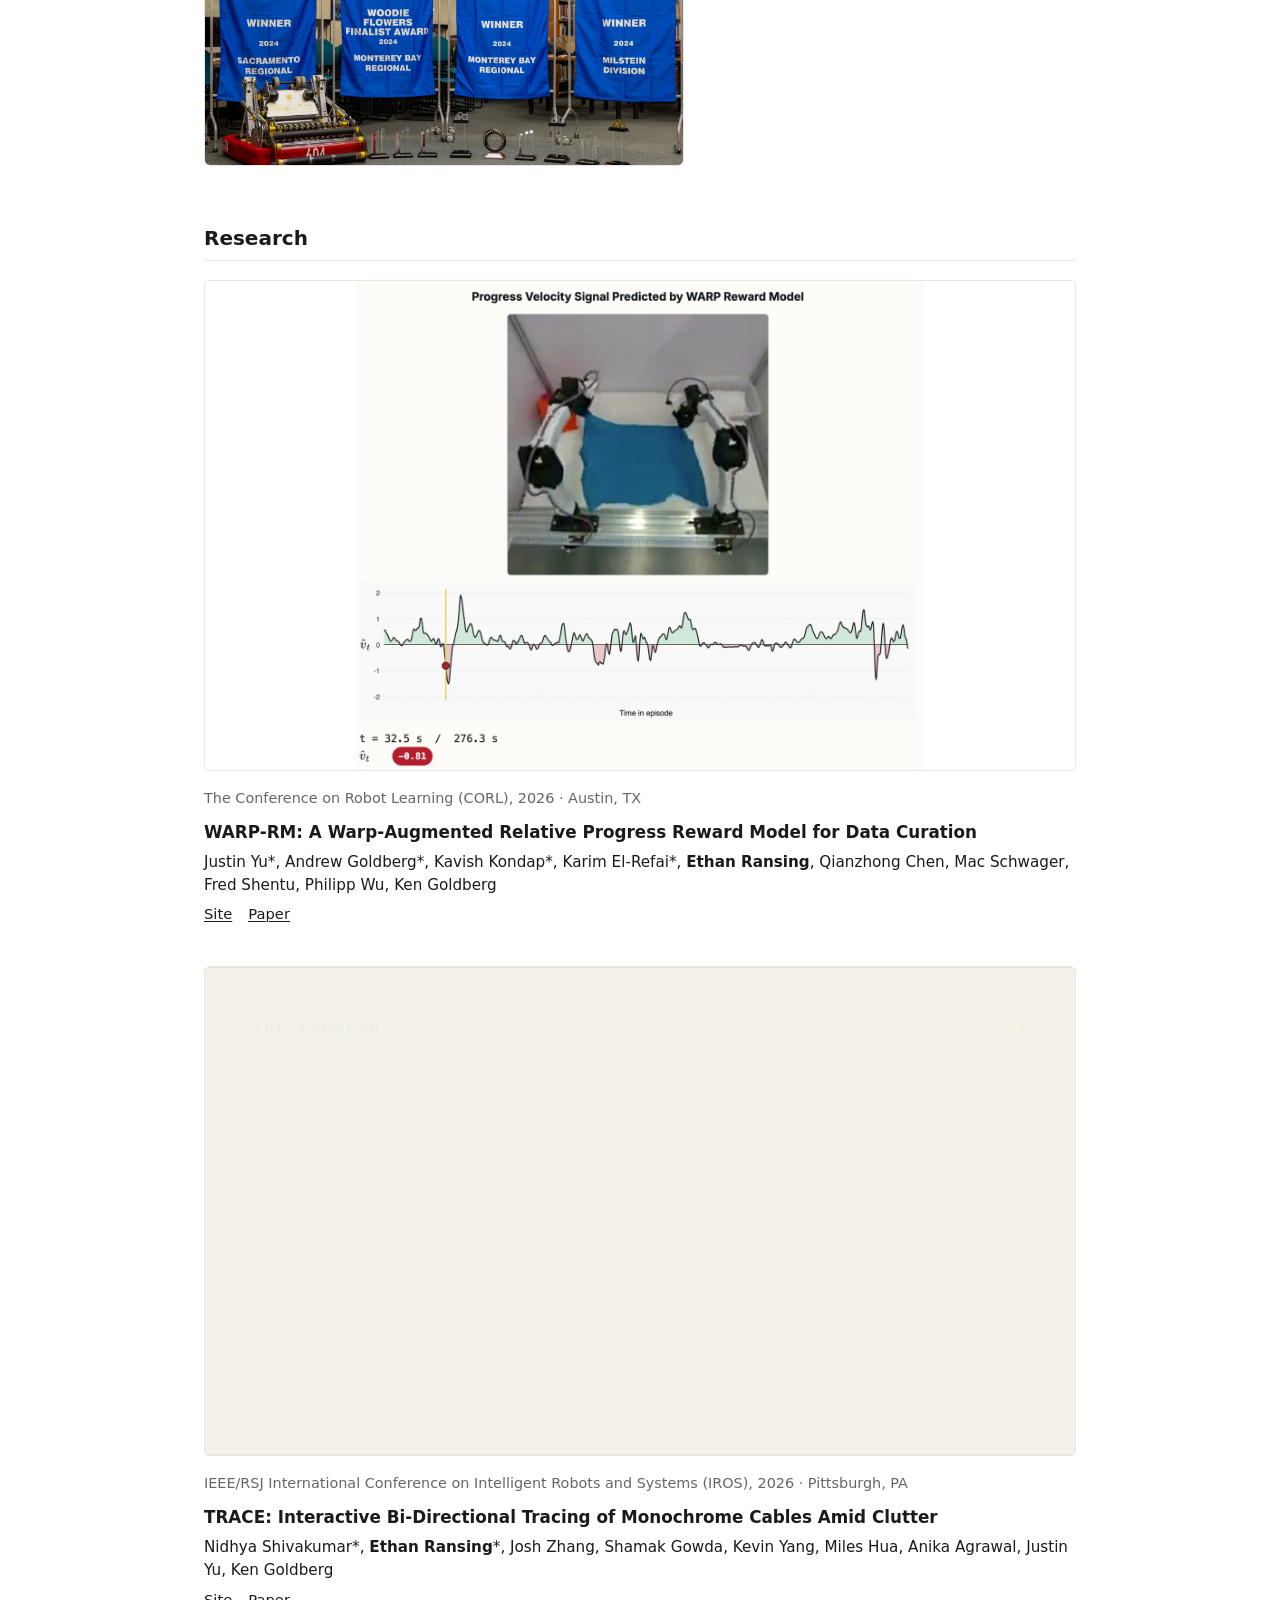
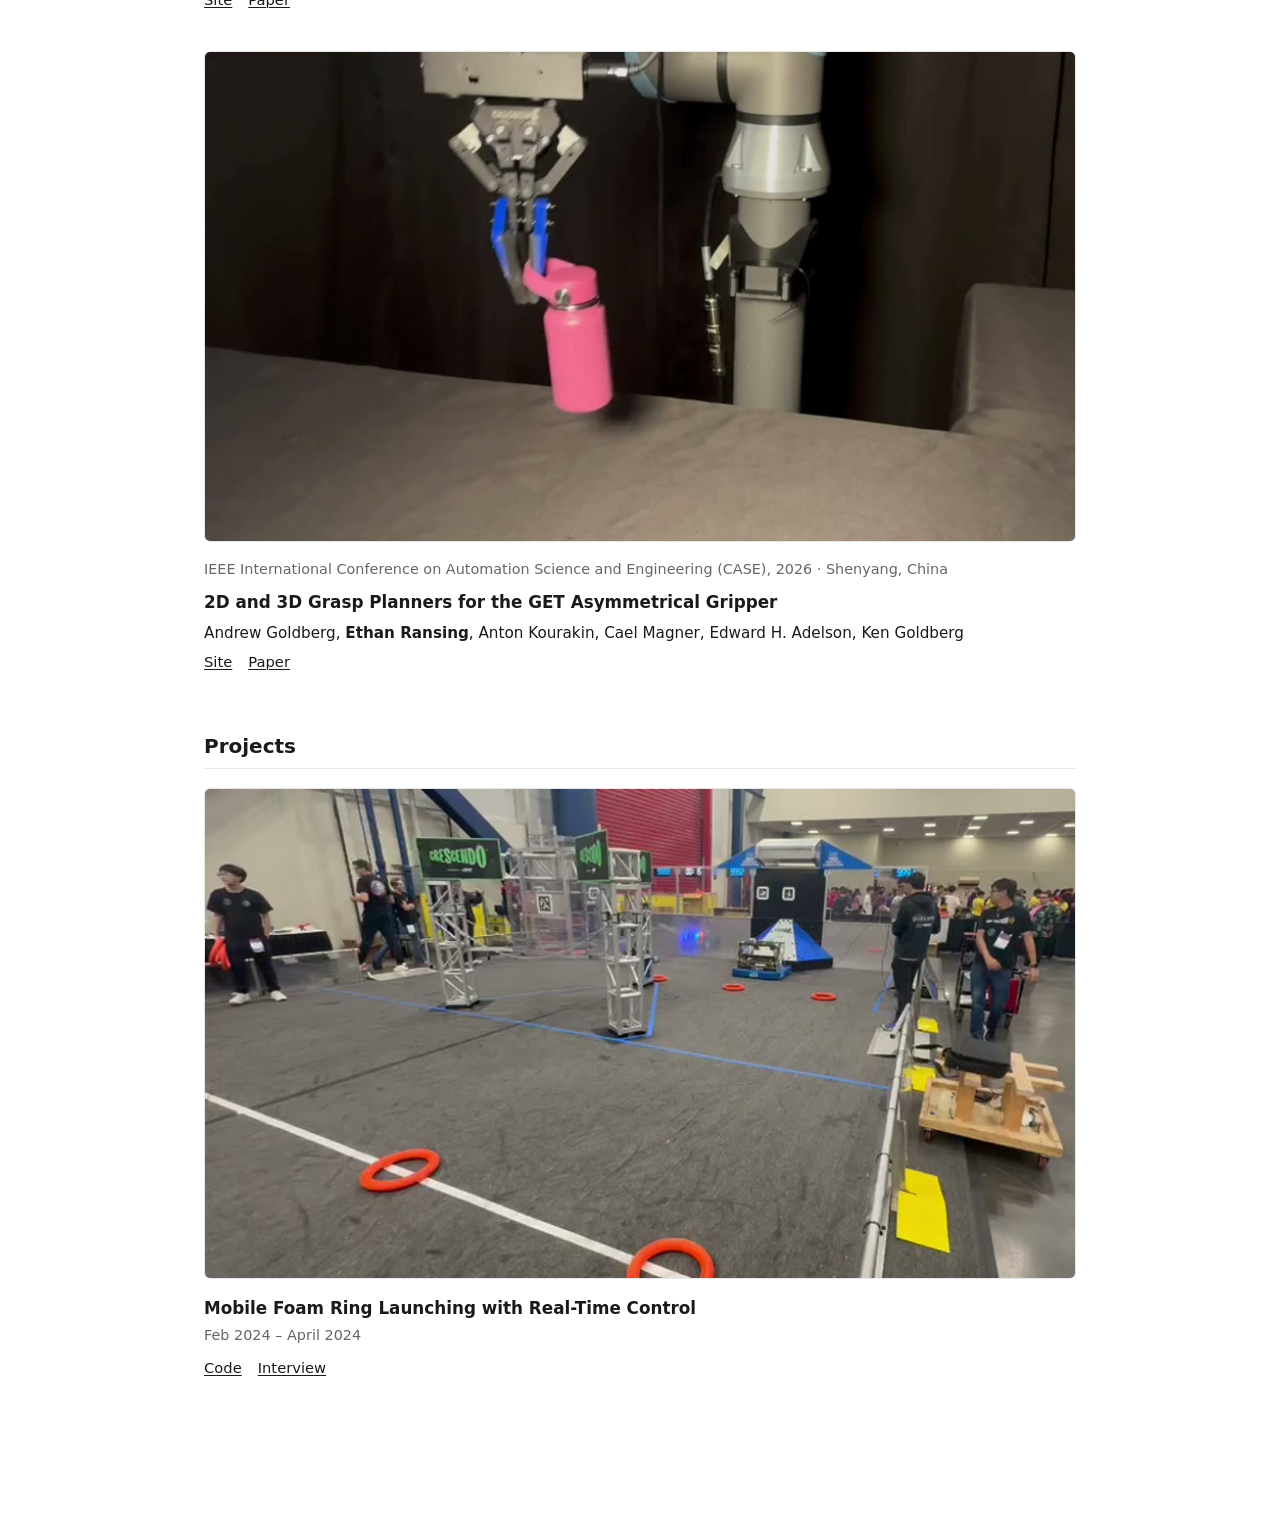
==== commit 997ef4de: "replace header text links with logos" ====
--- a/index.html
+++ b/index.html
@@ -43,9 +43,24 @@
       <div class="intro-text">
         <h1>Ethan Ransing</h1>
         <nav class="links">
-          <a href="mailto:ethan.ransing@berkeley.edu">Email</a>
-          <a href="https://github.com/ethanransing" target="_blank" rel="noopener">GitHub</a>
-          <a href="https://www.linkedin.com/in/ethan-ransing/" target="_blank" rel="noopener">LinkedIn</a>
+          <a href="mailto:ethan.ransing@berkeley.edu" title="Email">
+            <svg viewBox="2 2 20 20" fill="currentColor" aria-hidden="true">
+              <path d="M20 4H4c-1.1 0-2 .9-2 2v12c0 1.1.9 2 2 2h16c1.1 0 2-.9 2-2V6c0-1.1-.9-2-2-2zm0 4l-8 5-8-5V6l8 5 8-5v2z"/>
+            </svg>
+            <span class="visually-hidden">Email</span>
+          </a>
+          <a href="https://github.com/ethanransing" target="_blank" rel="noopener" title="GitHub">
+            <svg viewBox="0 0 24 24" fill="currentColor" aria-hidden="true">
+              <path d="M12 .297c-6.63 0-12 5.373-12 12 0 5.303 3.438 9.8 8.205 11.385.6.113.82-.258.82-.577 0-.285-.01-1.04-.015-2.04-3.338.724-4.042-1.61-4.042-1.61C4.422 18.07 3.633 17.7 3.633 17.7c-1.087-.744.084-.729.084-.729 1.205.084 1.838 1.236 1.838 1.236 1.07 1.835 2.809 1.305 3.495.998.108-.776.417-1.305.76-1.605-2.665-.3-5.466-1.332-5.466-5.93 0-1.31.465-2.38 1.235-3.22-.135-.303-.54-1.523.105-3.176 0 0 1.005-.322 3.3 1.23.96-.267 1.98-.399 3-.405 1.02.006 2.04.138 3 .405 2.28-1.552 3.285-1.23 3.285-1.23.645 1.653.24 2.873.12 3.176.765.84 1.23 1.91 1.23 3.22 0 4.61-2.805 5.625-5.475 5.92.42.36.81 1.096.81 2.22 0 1.606-.015 2.896-.015 3.286 0 .315.21.69.825.57C20.565 22.092 24 17.592 24 12.297c0-6.627-5.373-12-12-12"/>
+            </svg>
+            <span class="visually-hidden">GitHub</span>
+          </a>
+          <a href="https://www.linkedin.com/in/ethan-ransing/" target="_blank" rel="noopener" title="LinkedIn">
+            <svg viewBox="0 0 24 24" fill="currentColor" aria-hidden="true">
+              <path d="M20.447 20.452h-3.554v-5.569c0-1.328-.027-3.037-1.852-3.037-1.853 0-2.136 1.445-2.136 2.939v5.667H9.351V9h3.414v1.561h.046c.477-.9 1.637-1.85 3.37-1.85 3.601 0 4.267 2.37 4.267 4.455v6.286zM5.337 7.433c-1.144 0-2.063-.926-2.063-2.065 0-1.138.92-2.063 2.063-2.063 1.14 0 2.064.925 2.064 2.063 0 1.139-.925 2.065-2.064 2.065zm1.782 13.019H3.555V9h3.564v11.452zM22.225 0H1.771C.792 0 0 .774 0 1.729v20.542C0 23.227.792 24 1.771 24h20.451C23.2 24 24 23.227 24 22.271V1.729C24 .774 23.2 0 22.222 0h.003z"/>
+            </svg>
+            <span class="visually-hidden">LinkedIn</span>
+          </a>
         </nav>
       </div>
       <img class="avatar" src="images/profile.jpg" alt="Ethan Ransing"
--- a/styles.css
+++ b/styles.css
@@ -100,6 +100,28 @@
   flex-wrap: wrap;
   gap: 18px;
   margin-top: 10px;
+}
+
+.links a {
+  display: inline-flex;
+  padding: 4px;
+  margin: -4px;   /* larger tap target without shifting the layout */
+  transition: color 0.12s ease;
+}
+
+.links svg {
+  display: block;
+  width: 26px;
+  height: 26px;
+}
+
+.visually-hidden {
+  position: absolute;
+  width: 1px;
+  height: 1px;
+  overflow: hidden;
+  clip-path: inset(50%);
+  white-space: nowrap;
 }
 
 /* ===== Entries (experience / projects) ===== */
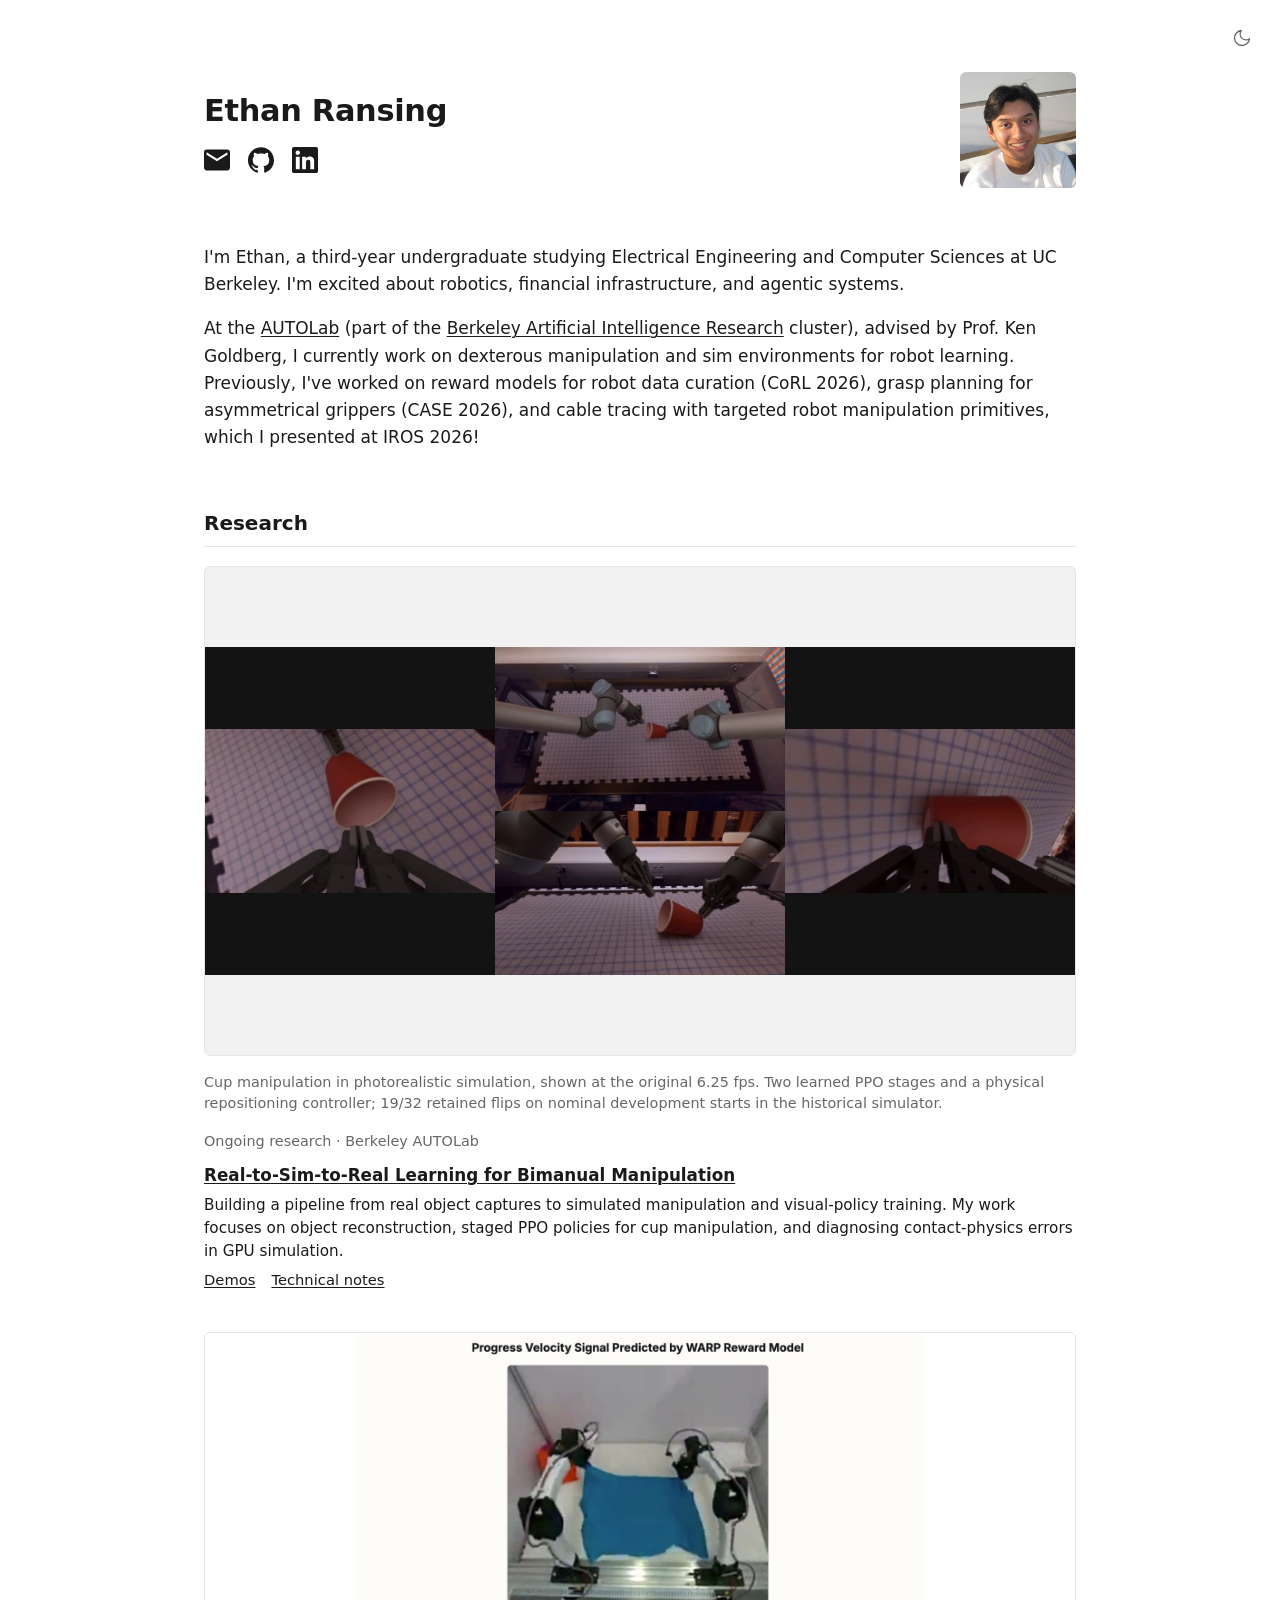
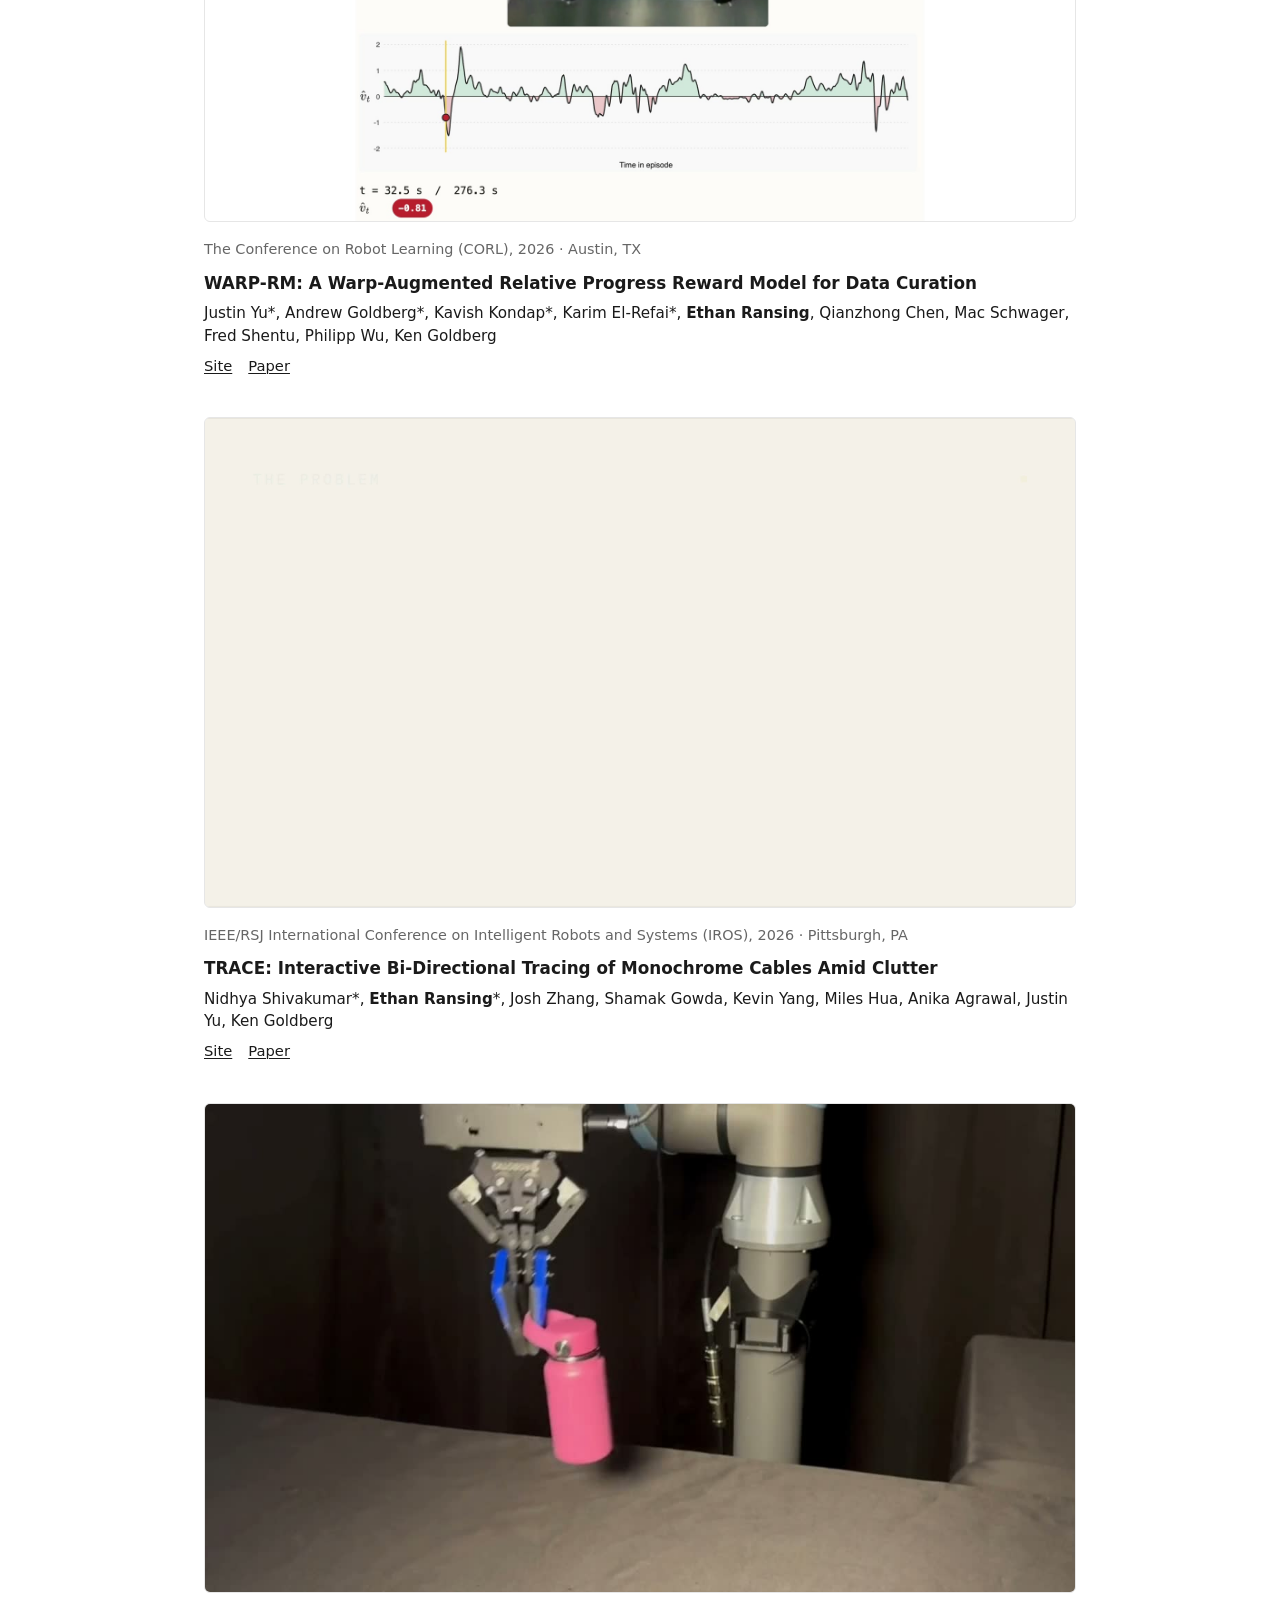
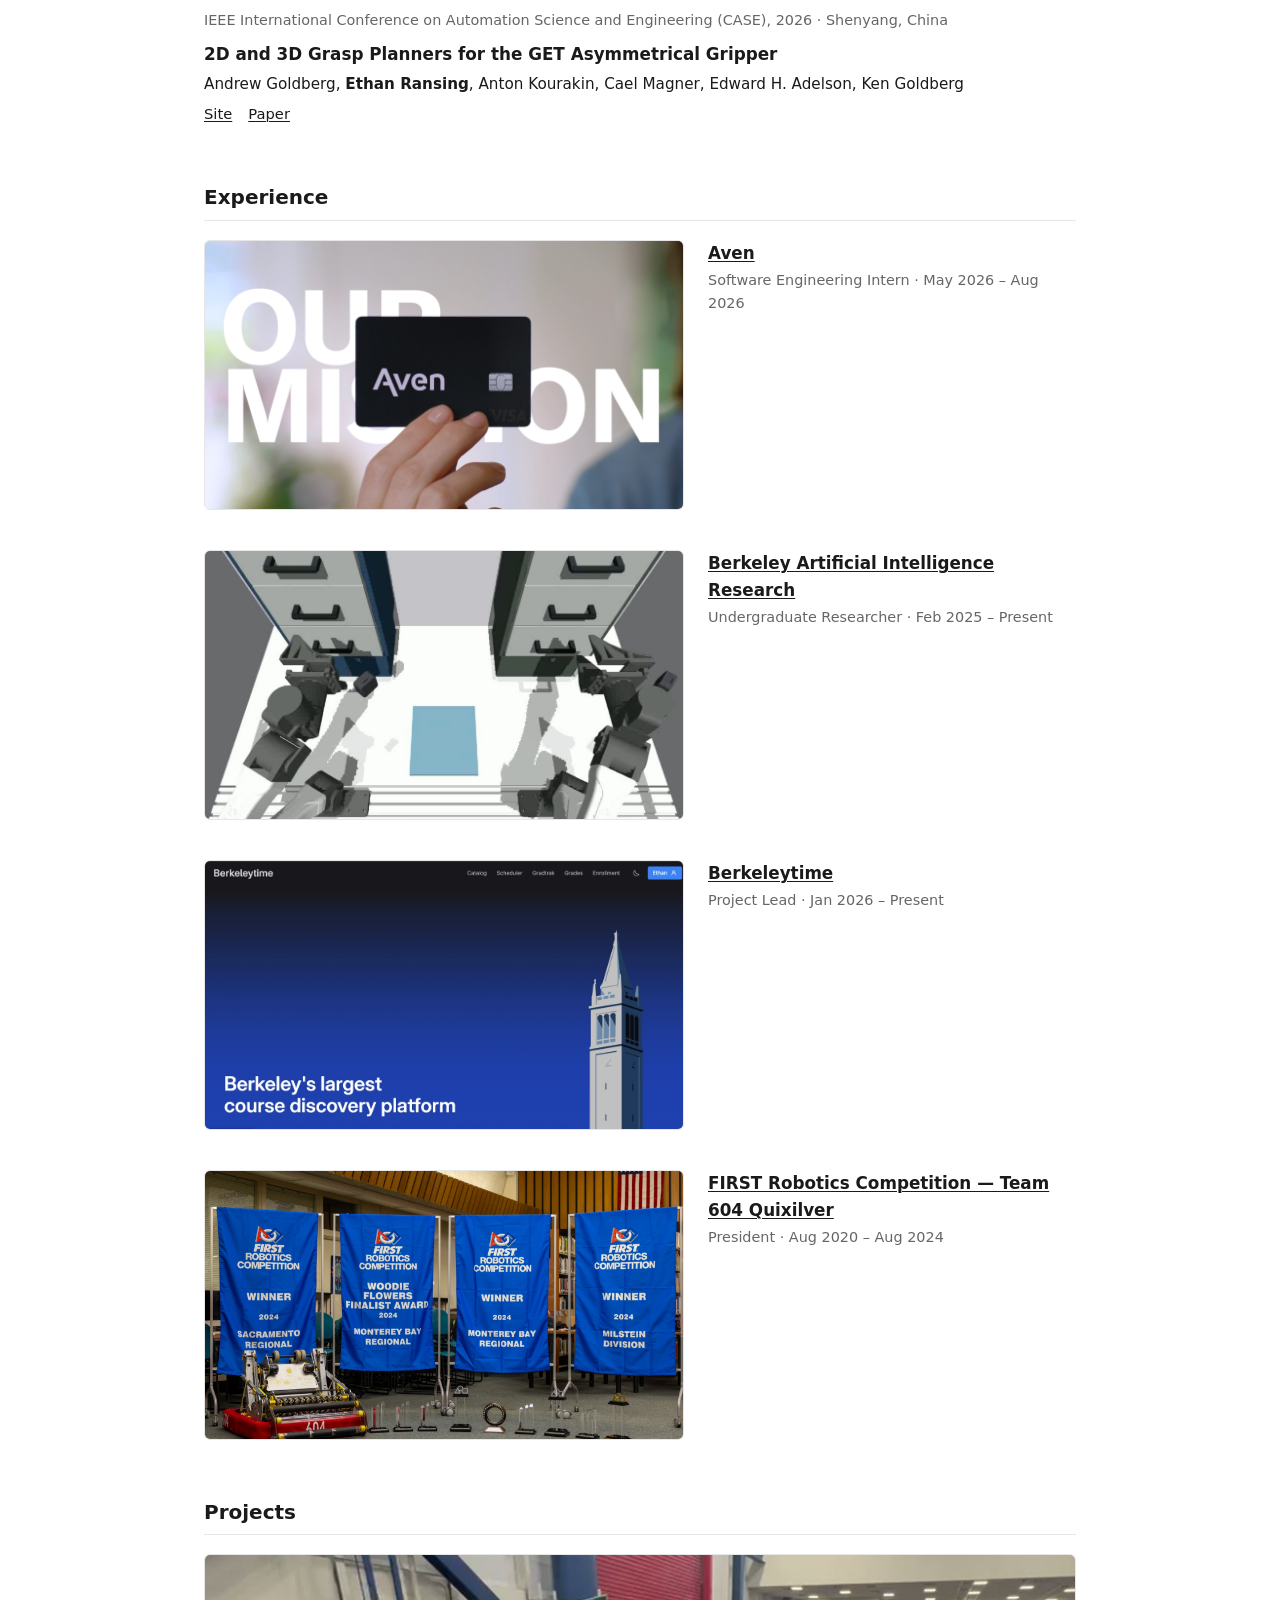
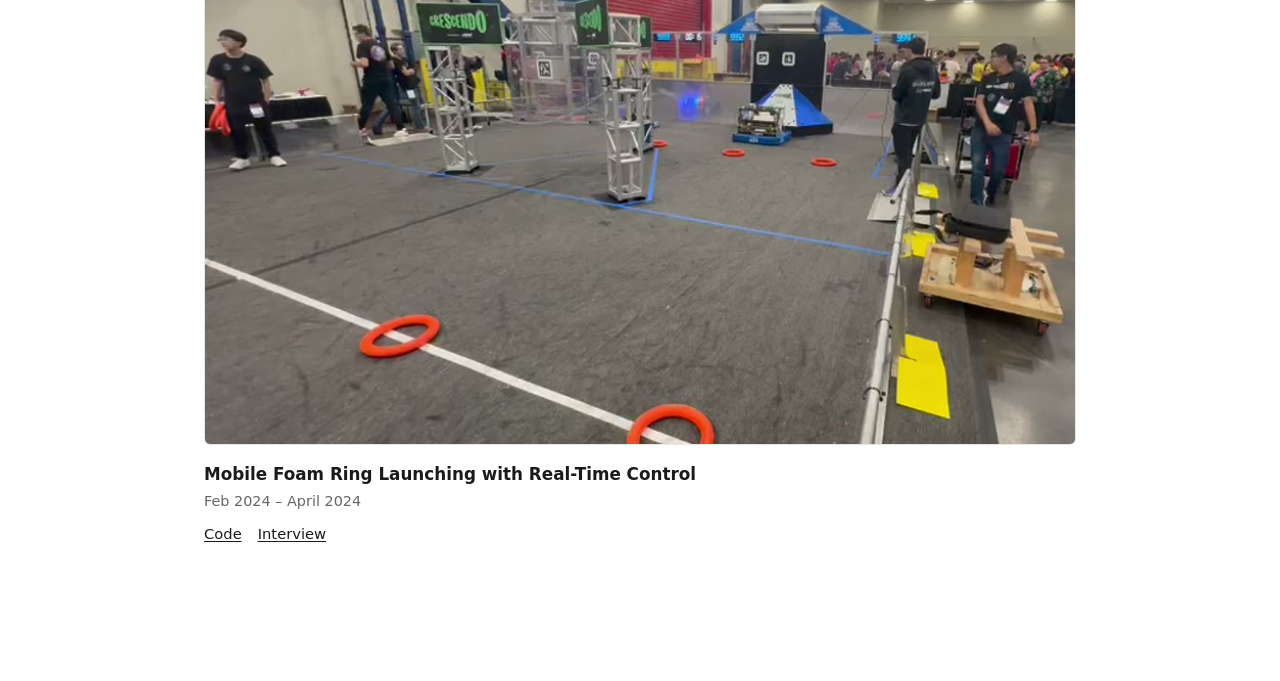
==== commit 9f7713ca: "Add real-to-sim-to-real research entry and project page Reorder the homepage to Introduction, Resear" ====
--- a/index.html
+++ b/index.html
@@ -81,6 +81,114 @@
       </p>
     </section>
 
+    <!-- ===== Research ===== -->
+    <section class="stacked">
+      <h2>Research</h2>
+
+      <article class="entry">
+        <div class="carousel">
+          <div class="carousel-track">
+            <video class="media-contain" src="images/r2s2r-cup.mp4" poster="images/r2s2r-cup-poster.jpg"
+                   muted loop playsinline preload="none"
+                   aria-label="Photorealistic simulation from four camera views: two robot arms flip a red cup upright on a table"
+                   data-caption="Cup manipulation in photorealistic simulation, shown at the original 6.25 fps. Two learned PPO stages and a physical repositioning controller; 19/32 retained flips on nominal development starts in the historical simulator."></video>
+            <a class="carousel-slide" href="images/r2s2r-bottle.jpg" target="_blank" rel="noopener"
+               data-caption="Object reconstruction. Calibrated captures converted into editable geometry and textured assets, evaluated against held-out views.">
+              <img class="media-contain" src="images/r2s2r-bottle.jpg" loading="lazy"
+                   alt="Grid comparing three views of a bottle: reference photograph, published asset, fixed-geometry control, fresh reconstruction, and refined reconstruction. Opens at full resolution.">
+            </a>
+          </div>
+          <button class="carousel-nav prev" aria-label="Previous image">&#8249;</button>
+          <button class="carousel-nav next" aria-label="Next image">&#8250;</button>
+        </div>
+        <p class="carousel-caption" aria-live="polite">Cup manipulation in photorealistic simulation, shown at the original 6.25 fps. Two learned PPO stages and a physical repositioning controller; 19/32 retained flips on nominal development starts in the historical simulator.</p>
+        <div class="entry-body">
+          <p class="entry-meta">Ongoing research &middot; Berkeley AUTOLab</p>
+          <h3 class="entry-title"><a href="research/r2s2r/">Real-to-Sim-to-Real Learning for Bimanual Manipulation</a></h3>
+          <p class="entry-description">
+            Building a pipeline from real object captures to simulated manipulation and visual-policy training.
+            My work focuses on object reconstruction, staged PPO policies for cup manipulation, and diagnosing
+            contact-physics errors in GPU simulation.
+          </p>
+          <p class="entry-links">
+            <a href="research/r2s2r/#demos">Demos</a>
+            <a href="research/r2s2r/#technical-notes">Technical notes</a>
+          </p>
+        </div>
+      </article>
+
+      <article class="entry">
+        <div class="carousel">
+          <div class="carousel-track">
+            <video src="images/pub-warprm.mp4" poster="images/pub-warprm-poster.jpg" aria-label="WARP-RM demonstration: overhead robot footage above a plot of predicted task progress"
+                   muted loop playsinline preload="none"></video>
+          </div>
+          <button class="carousel-nav prev" aria-label="Previous image">&#8249;</button>
+          <button class="carousel-nav next" aria-label="Next image">&#8250;</button>
+        </div>
+        <div class="entry-body">
+          <p class="entry-meta">The Conference on Robot Learning (CORL), 2026 &middot; Austin, TX</p>
+          <h3 class="entry-title">WARP-RM: A Warp-Augmented Relative Progress Reward Model for Data Curation</h3>
+          <p class="entry-authors">
+            Justin Yu*, Andrew Goldberg*, Kavish Kondap*, Karim El-Refai*, <strong>Ethan Ransing</strong>,
+            Qianzhong Chen, Mac Schwager, Fred Shentu, Philipp Wu, Ken Goldberg
+          </p>
+          <p class="entry-links">
+            <a href="https://uynitsuj.github.io/warp-rm/" target="_blank" rel="noopener">Site</a>
+            <a href="https://arxiv.org/abs/2606.28320" target="_blank" rel="noopener">Paper</a>
+          </p>
+        </div>
+      </article>
+
+      <article class="entry">
+        <div class="carousel">
+          <div class="carousel-track">
+            <video src="images/pub-trace.mp4" poster="images/pub-trace-poster.jpg" aria-label="TRACE demonstration: robot tracing monochrome cables amid clutter"
+                   muted loop playsinline preload="none"></video>
+          </div>
+          <button class="carousel-nav prev" aria-label="Previous image">&#8249;</button>
+          <button class="carousel-nav next" aria-label="Next image">&#8250;</button>
+        </div>
+        <div class="entry-body">
+          <p class="entry-meta">IEEE/RSJ International Conference on
+            Intelligent
+            Robots and Systems (IROS), 2026 &middot; Pittsburgh, PA</p>
+          <h3 class="entry-title">TRACE: Interactive Bi-Directional Tracing of Monochrome Cables Amid Clutter</h3>
+          <p class="entry-authors">
+            Nidhya Shivakumar*, <strong>Ethan Ransing</strong>*, Josh Zhang, Shamak Gowda,
+            Kevin Yang, Miles Hua, Anika Agrawal, Justin Yu, Ken Goldberg
+          </p>
+          <p class="entry-links">
+            <a href="https://trace-paper.github.io/" target="_blank" rel="noopener">Site</a>
+            <a href="https://arxiv.org/abs/2609.29103" target="_blank" rel="noopener">Paper</a>
+          </p>
+        </div>
+      </article>
+
+      <article class="entry">
+        <div class="carousel">
+          <div class="carousel-track">
+            <video src="images/pub-get.mp4" poster="images/pub-get-poster.jpg" aria-label="GET asymmetrical gripper grasping an object"
+                   muted loop playsinline preload="none"></video>
+          </div>
+          <button class="carousel-nav prev" aria-label="Previous image">&#8249;</button>
+          <button class="carousel-nav next" aria-label="Next image">&#8250;</button>
+        </div>
+        <div class="entry-body">
+          <p class="entry-meta">IEEE International Conference on Automation Science and Engineering (CASE), 2026 &middot; Shenyang, China</p>
+          <h3 class="entry-title">2D and 3D Grasp Planners for the GET Asymmetrical Gripper</h3>
+          <p class="entry-authors">
+            Andrew Goldberg, <strong>Ethan Ransing</strong>, Anton Kourakin, Cael Magner,
+            Edward H. Adelson, Ken Goldberg
+          </p>
+          <p class="entry-links">
+            <a href="https://apgoldberg1.github.io/GET_Planning/" target="_blank" rel="noopener">Site</a>
+            <a href="https://apgoldberg1.github.io/GET_Planning/media/2D_and_3D_Grasp_Planners_for_the_GET_Asymmetrical_Gripper.pdf" target="_blank" rel="noopener">Paper</a>
+          </p>
+        </div>
+      </article>
+    </section>
+
     <!-- ===== Experience ===== -->
     <!--
       To add more photos to any entry, just add more <img> tags inside
@@ -92,7 +200,7 @@
       <article class="entry">
         <div class="carousel">
           <div class="carousel-track">
-            <img src="images/exp-aven.webp" alt="" onerror="this.onerror=null;this.src='images/placeholder.svg'">
+            <img src="images/exp-aven.webp" alt="Hand holding an Aven credit card" onerror="this.onerror=null;this.src='images/placeholder.svg'">
           </div>
           <button class="carousel-nav prev" aria-label="Previous image">&#8249;</button>
           <button class="carousel-nav next" aria-label="Next image">&#8250;</button>
@@ -106,12 +214,15 @@
       <article class="entry">
         <div class="carousel">
           <div class="carousel-track">
-            <img src="images/exp-bair-agenticrobotics.png" alt="" onerror="this.onerror=null;this.src='images/placeholder.svg'">
-            <img src="images/exp-bair-abstract.png" alt="" onerror="this.onerror=null;this.src='images/placeholder.svg'">
-            <img src="images/exp-bair-concept.png" alt="" onerror="this.onerror=null;this.src='images/placeholder.svg'">
-            <img class="media-contain" src="images/exp-bair-icp.gif" alt="" onerror="this.onerror=null;this.src='images/placeholder.svg'">
-            <video class="media-zoom-mid" src="images/exp-bair-pi0.mp4" poster="images/exp-bair-pi0-poster.jpg"
-                   autoplay muted loop playsinline></video>
+            <img src="images/exp-bair-agenticrobotics.png" alt="Simulated bimanual robot arms between two drawer cabinets" onerror="this.onerror=null;this.src='images/placeholder.svg'">
+            <img src="images/exp-bair-abstract.png" alt="Grasp-planning overview for the GET gripper: input image, grasp sampling, and robot execution" onerror="this.onerror=null;this.src='images/placeholder.svg'">
+            <img src="images/exp-bair-concept.png" alt="Bimanual robot manipulating cables amid clutter on a table" onerror="this.onerror=null;this.src='images/placeholder.svg'">
+            <picture class="carousel-slide">
+              <source srcset="images/exp-bair-icp-still.jpg" media="(prefers-reduced-motion: reduce)">
+              <img class="media-contain" src="images/exp-bair-icp.gif" alt="Point cloud being aligned to a 3D object mesh" onerror="this.onerror=null;this.src='images/placeholder.svg'">
+            </picture>
+            <video class="media-zoom-mid" src="images/exp-bair-pi0.mp4" poster="images/exp-bair-pi0-poster.jpg" aria-label="Robot arm beside a pink can and a black bin on a lab bench"
+                   muted loop playsinline preload="none"></video>
           </div>
           <button class="carousel-nav prev" aria-label="Previous image">&#8249;</button>
           <button class="carousel-nav next" aria-label="Next image">&#8250;</button>
@@ -141,7 +252,7 @@
       <article class="entry">
         <div class="carousel">
           <div class="carousel-track">
-            <img src="images/exp-frc.jpg" alt="" onerror="this.onerror=null;this.src='images/placeholder.svg'">
+            <img src="images/exp-frc.jpg" alt="Team 604 robot displayed with 2024 FIRST competition award banners" onerror="this.onerror=null;this.src='images/placeholder.svg'">
           </div>
           <button class="carousel-nav prev" aria-label="Previous image">&#8249;</button>
           <button class="carousel-nav next" aria-label="Next image">&#8250;</button>
@@ -149,82 +260,6 @@
         <div class="entry-body">
           <h3 class="entry-title"><a href="https://604robotics.com/" target="_blank" rel="noopener">FIRST Robotics Competition &mdash; Team 604 Quixilver</a></h3>
           <p class="entry-meta">President &middot; Aug 2020 &ndash; Aug 2024</p>
-        </div>
-      </article>
-    </section>
-
-    <!-- ===== Research ===== -->
-    <section class="stacked">
-      <h2>Research</h2>
-
-      <article class="entry">
-        <div class="carousel">
-          <div class="carousel-track">
-            <video src="images/pub-warprm.mp4" poster="images/pub-warprm-poster.jpg"
-                   autoplay muted loop playsinline></video>
-          </div>
-          <button class="carousel-nav prev" aria-label="Previous image">&#8249;</button>
-          <button class="carousel-nav next" aria-label="Next image">&#8250;</button>
-        </div>
-        <div class="entry-body">
-          <p class="entry-meta">The Conference on Robot Learning (CORL), 2026 &middot; Austin, TX</p>
-          <h3 class="entry-title">WARP-RM: A Warp-Augmented Relative Progress Reward Model for Data Curation</h3>
-          <p class="entry-authors">
-            Justin Yu*, Andrew Goldberg*, Kavish Kondap*, Karim El-Refai*, <strong>Ethan Ransing</strong>,
-            Qianzhong Chen, Mac Schwager, Fred Shentu, Philipp Wu, Ken Goldberg
-          </p>
-          <p class="entry-links">
-            <a href="https://uynitsuj.github.io/warp-rm/" target="_blank" rel="noopener">Site</a>
-            <a href="https://arxiv.org/abs/2606.28320" target="_blank" rel="noopener">Paper</a>
-          </p>
-        </div>
-      </article>
-
-      <article class="entry">
-        <div class="carousel">
-          <div class="carousel-track">
-            <video src="images/pub-trace.mp4" poster="images/pub-trace-poster.jpg"
-                   autoplay muted loop playsinline></video>
-          </div>
-          <button class="carousel-nav prev" aria-label="Previous image">&#8249;</button>
-          <button class="carousel-nav next" aria-label="Next image">&#8250;</button>
-        </div>
-        <div class="entry-body">
-          <p class="entry-meta">IEEE/RSJ International Conference on
-            Intelligent
-            Robots and Systems (IROS), 2026 &middot; Pittsburgh, PA</p>
-          <h3 class="entry-title">TRACE: Interactive Bi-Directional Tracing of Monochrome Cables Amid Clutter</h3>
-          <p class="entry-authors">
-            Nidhya Shivakumar*, <strong>Ethan Ransing</strong>*, Josh Zhang, Shamak Gowda,
-            Kevin Yang, Miles Hua, Anika Agrawal, Justin Yu, Ken Goldberg
-          </p>
-          <p class="entry-links">
-            <a href="https://trace-paper.github.io/" target="_blank" rel="noopener">Site</a>
-            <a href="https://arxiv.org/abs/2609.29103" target="_blank" rel="noopener">Paper</a>
-          </p>
-        </div>
-      </article>
-
-      <article class="entry">
-        <div class="carousel">
-          <div class="carousel-track">
-            <video src="images/pub-get.mp4" poster="images/pub-get-poster.jpg"
-                   autoplay muted loop playsinline></video>
-          </div>
-          <button class="carousel-nav prev" aria-label="Previous image">&#8249;</button>
-          <button class="carousel-nav next" aria-label="Next image">&#8250;</button>
-        </div>
-        <div class="entry-body">
-          <p class="entry-meta">IEEE International Conference on Automation Science and Engineering (CASE), 2026 &middot; Shenyang, China</p>
-          <h3 class="entry-title">2D and 3D Grasp Planners for the GET Asymmetrical Gripper</h3>
-          <p class="entry-authors">
-            Andrew Goldberg, <strong>Ethan Ransing</strong>, Anton Kourakin, Cael Magner,
-            Edward H. Adelson, Ken Goldberg
-          </p>
-          <p class="entry-links">
-            <a href="https://apgoldberg1.github.io/GET_Planning/" target="_blank" rel="noopener">Site</a>
-            <a href="https://apgoldberg1.github.io/GET_Planning/media/2D_and_3D_Grasp_Planners_for_the_GET_Asymmetrical_Gripper.pdf" target="_blank" rel="noopener">Paper</a>
-          </p>
         </div>
       </article>
     </section>
@@ -236,10 +271,10 @@
       <article class="entry">
         <div class="carousel">
           <div class="carousel-track">
-            <video src="images/proj-foamring.mp4" poster="images/proj-foamring-poster.jpg"
-                   autoplay muted loop playsinline></video>
-            <video src="images/proj-foamring-2.mp4" poster="images/proj-foamring-2-poster.jpg"
-                   autoplay muted loop playsinline></video>
+            <video src="images/proj-foamring.mp4" poster="images/proj-foamring-poster.jpg" aria-label="Competition robot launching foam rings on the field"
+                   muted loop playsinline preload="none"></video>
+            <video src="images/proj-foamring-2.mp4" poster="images/proj-foamring-2-poster.jpg" aria-label="Sequence of views of the robot driving and launching foam rings"
+                   muted loop playsinline preload="none"></video>
           </div>
           <button class="carousel-nav prev" aria-label="Previous image">&#8249;</button>
           <button class="carousel-nav next" aria-label="Next image">&#8250;</button>
@@ -259,11 +294,14 @@
   </main>
 
   <script>
+    var reduceMotion = window.matchMedia('(prefers-reduced-motion: reduce)').matches;
+
     // Minimal carousel: wire arrows to scroll one image at a time.
     // Arrows are hidden when an entry has a single image.
     document.querySelectorAll('.carousel').forEach(function (c) {
       var track = c.querySelector('.carousel-track');
-      var count = track.querySelectorAll('img, video').length;
+      var slides = Array.prototype.slice.call(track.children);
+      var count = slides.length;
       var prev = c.querySelector('.prev');
       var next = c.querySelector('.next');
       if (count <= 1) {
@@ -271,16 +309,44 @@
         next.hidden = true;
         return;
       }
+      var caption = c.parentElement.querySelector('.carousel-caption');
       // Move by one slide, wrapping around at either end (infinite loop).
       function go(dir) {
         var w = track.clientWidth;
         var i = Math.round(track.scrollLeft / w);
         var target = ((i + dir) % count + count) % count;
-        track.scrollTo({ left: target * w, behavior: 'smooth' });
+        track.scrollTo({ left: target * w, behavior: reduceMotion ? 'auto' : 'smooth' });
       }
       prev.addEventListener('click', function () { go(-1); });
       next.addEventListener('click', function () { go(1); });
+
+      // Keep hidden slides out of the tab order and show the active caption.
+      function syncActive() {
+        var active = Math.round(track.scrollLeft / track.clientWidth);
+        slides.forEach(function (slide, i) { slide.inert = i !== active; });
+        var text = slides[active] && slides[active].getAttribute('data-caption');
+        if (caption && text && caption.textContent !== text) caption.textContent = text;
+      }
+      track.addEventListener('scroll', syncActive, { passive: true });
+      syncActive();
     });
+
+    // Play a video only while its slide is visible in the viewport. The
+    // carousel clips hidden slides, so one observer covers both cases.
+    // With reduced motion nothing autoplays; visitors get playback controls.
+    var carouselVideos = document.querySelectorAll('.carousel-track video');
+    carouselVideos.forEach(function (v) { v.controls = reduceMotion; });
+    var videoObserver = new IntersectionObserver(function (entries) {
+      entries.forEach(function (e) {
+        if (e.intersectionRatio < 0.25) {
+          e.target.pause();
+        } else if (!reduceMotion) {
+          var playing = e.target.play();
+          if (playing) playing.catch(function () {});
+        }
+      });
+    }, { threshold: [0, 0.25] });
+    carouselVideos.forEach(function (v) { videoObserver.observe(v); });
 
     // Dark-mode toggle
     document.getElementById('theme-toggle').addEventListener('click', function () {
--- a/styles.css
+++ b/styles.css
@@ -168,6 +168,15 @@
 .carousel-track img.img-left { object-position: left center; }
 .carousel-track .media-contain { object-fit: contain; }
 .carousel-track .media-zoom-mid { object-fit: contain; transform: scale(1.8); }
+/* Slides that wrap their image (full-resolution link, reduced-motion still) */
+.carousel-track .carousel-slide {
+  flex: 0 0 100%;
+  width: 100%;
+  height: 100%;
+  scroll-snap-align: center;
+  display: block;
+}
+.carousel-track a.carousel-slide { cursor: zoom-in; }
 
 .carousel-nav {
   position: absolute;
@@ -195,10 +204,28 @@
 .carousel-nav.prev { left: 8px; }
 .carousel-nav.next { right: 8px; }
 .carousel-nav[hidden] { display: none; }
-
-/* Touch devices: no hover, so keep arrows gently visible */
+.carousel-nav:focus-visible { outline: 2px solid #fff; outline-offset: -3px; }
+
+/* Touch devices: no hover, so keep arrows visible at a tappable size */
 @media (hover: none) {
-  .carousel-nav { opacity: 0.75; }
+  .carousel-nav {
+    width: 44px;
+    height: 44px;
+    opacity: 1;
+    background: rgba(20, 20, 20, 0.55);
+  }
+}
+
+@media (prefers-reduced-motion: reduce) {
+  .carousel-track { scroll-behavior: auto; }
+  .carousel-track .media-zoom-mid { transform: none; }
+}
+
+.carousel-caption {
+  color: var(--muted);
+  font-size: 0.9rem;
+  line-height: 1.45;
+  margin: 0;
 }
 
 .entry-body { min-width: 0; }
@@ -228,12 +255,54 @@
   margin: 0.35em 0 0;
 }
 
+.entry-description {
+  font-size: 0.95rem;
+  line-height: 1.5;
+  margin: 0.35em 0 0;
+}
+
 .entry-links {
   display: flex;
   flex-wrap: wrap;
   gap: 16px;
   font-size: 0.92rem;
   margin: 0.4em 0 0;
+}
+
+/* ===== Project detail page ===== */
+.back-link { font-size: 0.92rem; margin-bottom: 32px; }
+
+.project-header .entry-meta { margin-bottom: 0; }
+
+.project h3 { margin-top: 1.6em; }
+
+.project ul,
+.project ol { margin: 0 0 1em; padding-left: 1.3em; }
+.project li { margin-bottom: 0.5em; }
+
+.project figure { margin: 1.4em 0; }
+.project figure img,
+.project figure video {
+  display: block;
+  width: 100%;
+  height: auto;
+  border: 1px solid var(--border);
+  border-radius: 6px;
+  background: var(--surface);
+}
+.project figure.figure-narrow { max-width: 520px; }
+.project figure a:has(img) { cursor: zoom-in; }
+.project figcaption {
+  color: var(--muted);
+  font-size: 0.9rem;
+  line-height: 1.45;
+  margin-top: 8px;
+}
+.project figcaption a { color: inherit; }
+
+.result {
+  border-left: 2px solid var(--border);
+  padding-left: 14px;
 }
 
 code {
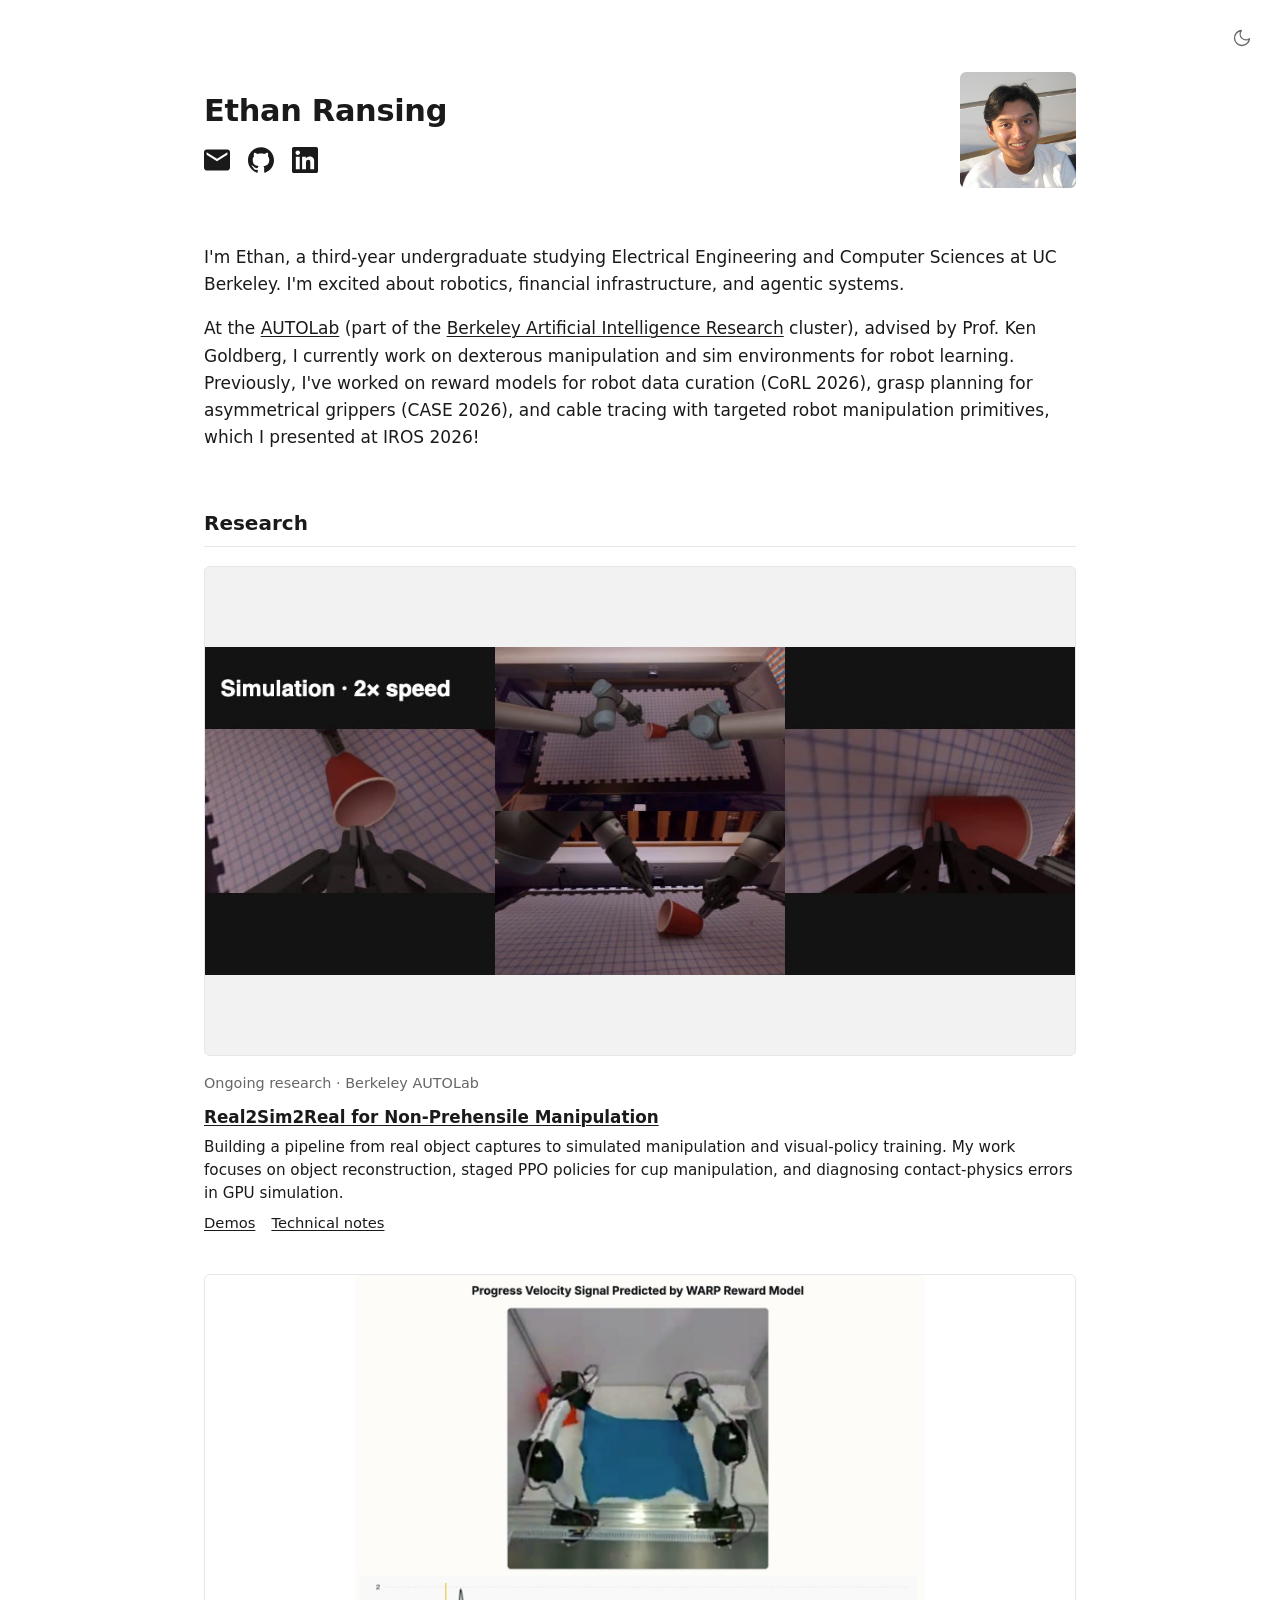
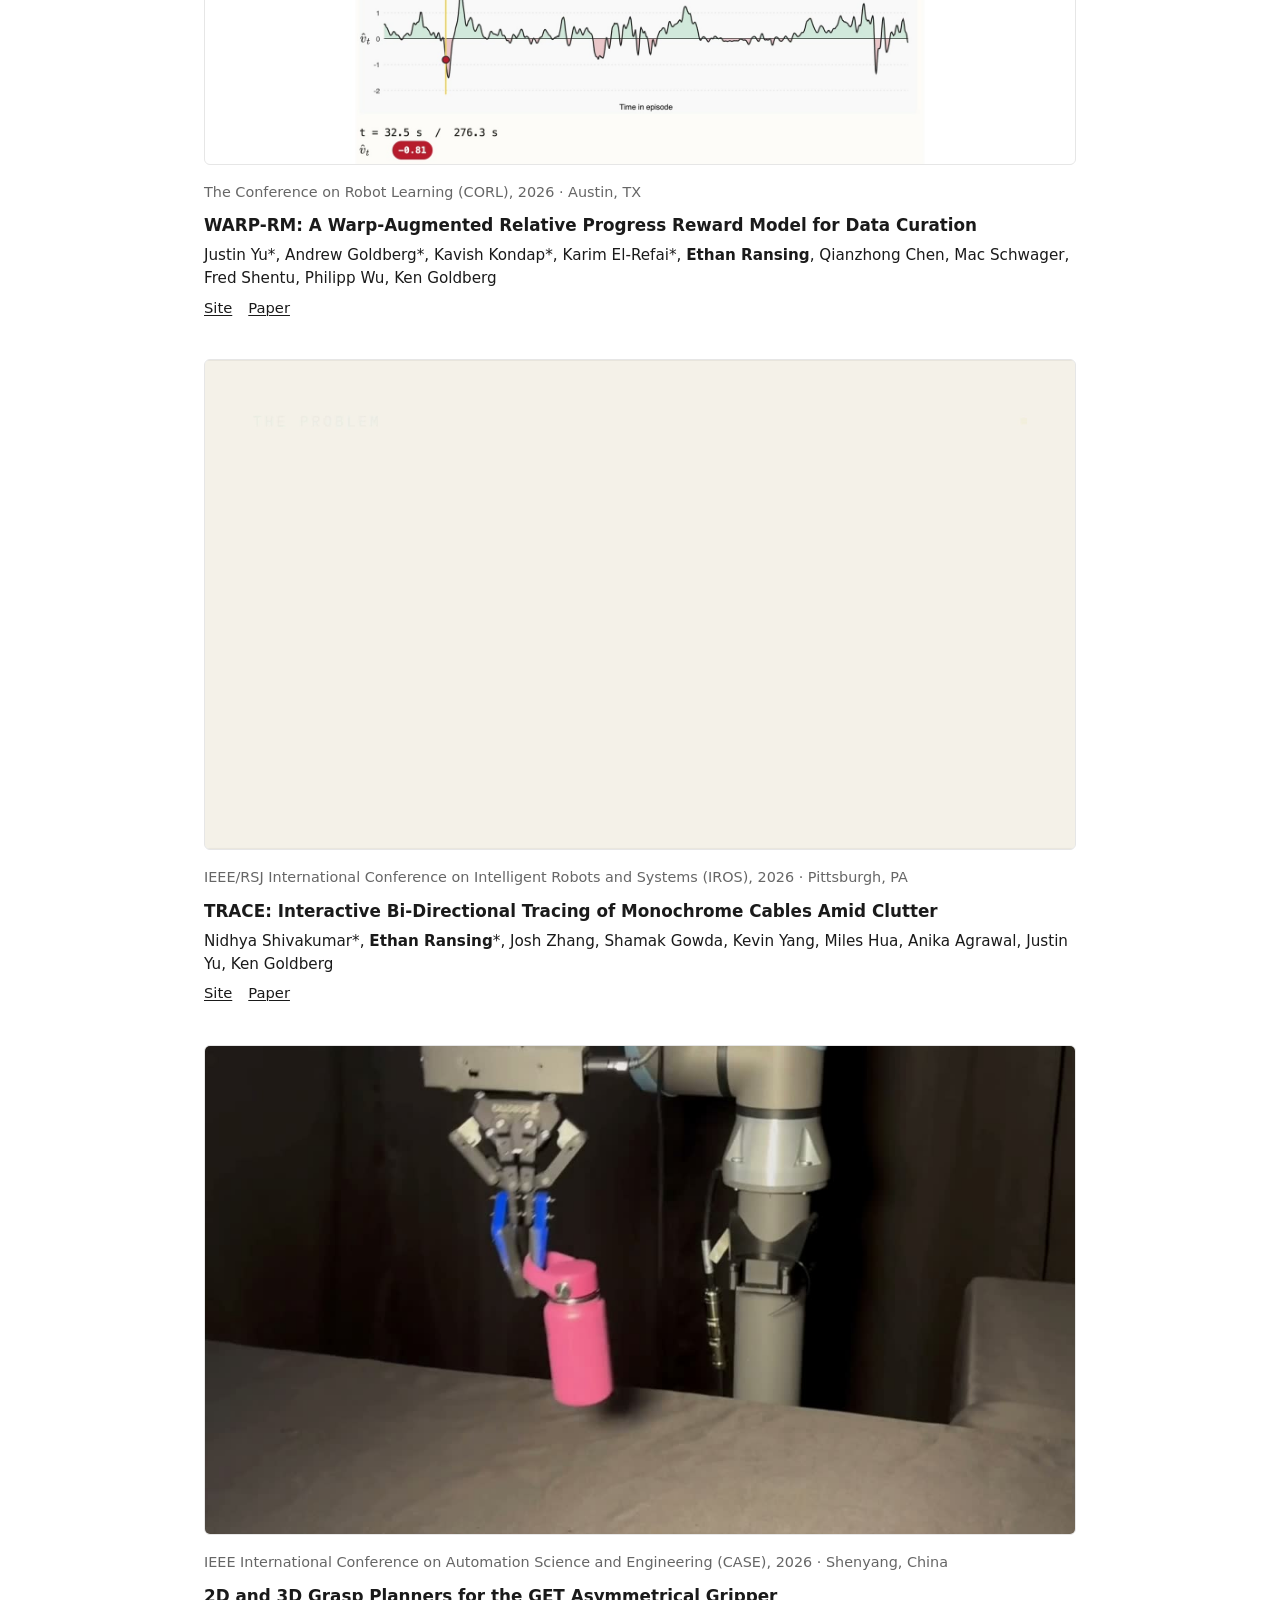
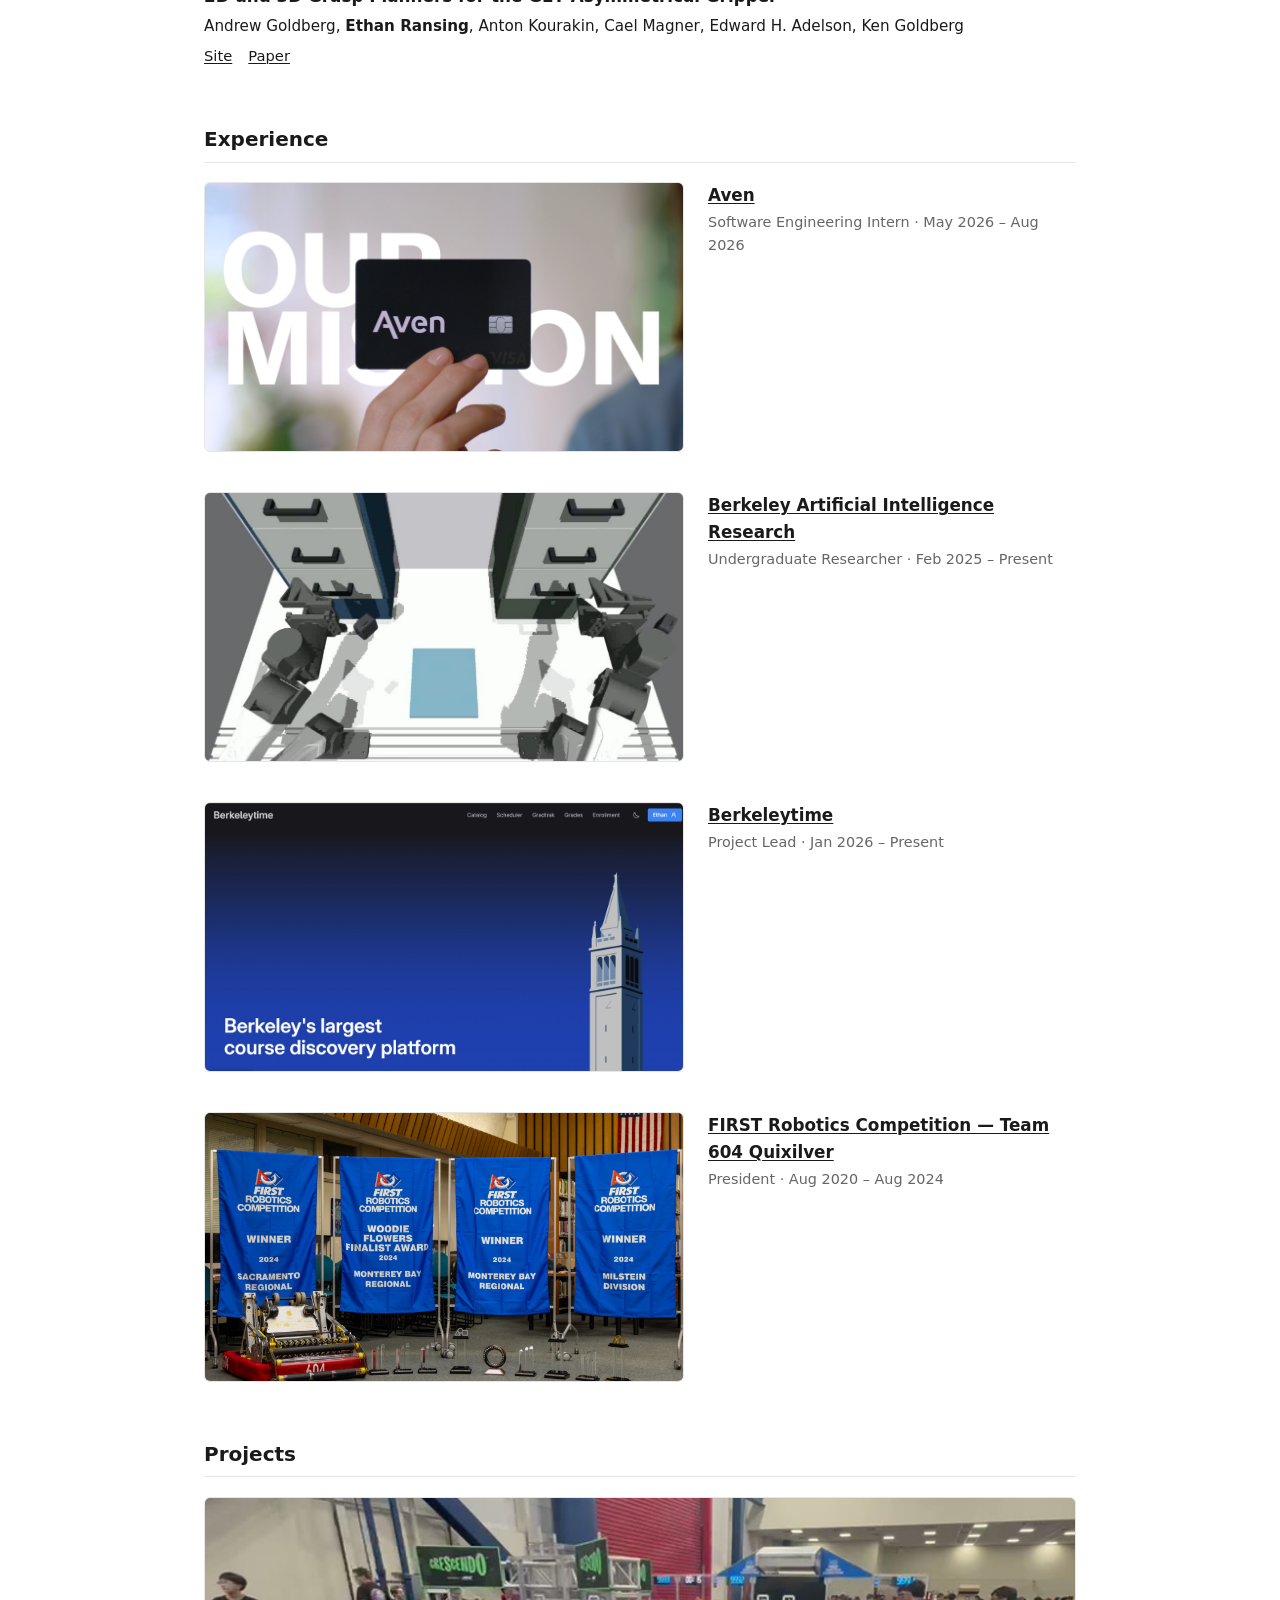
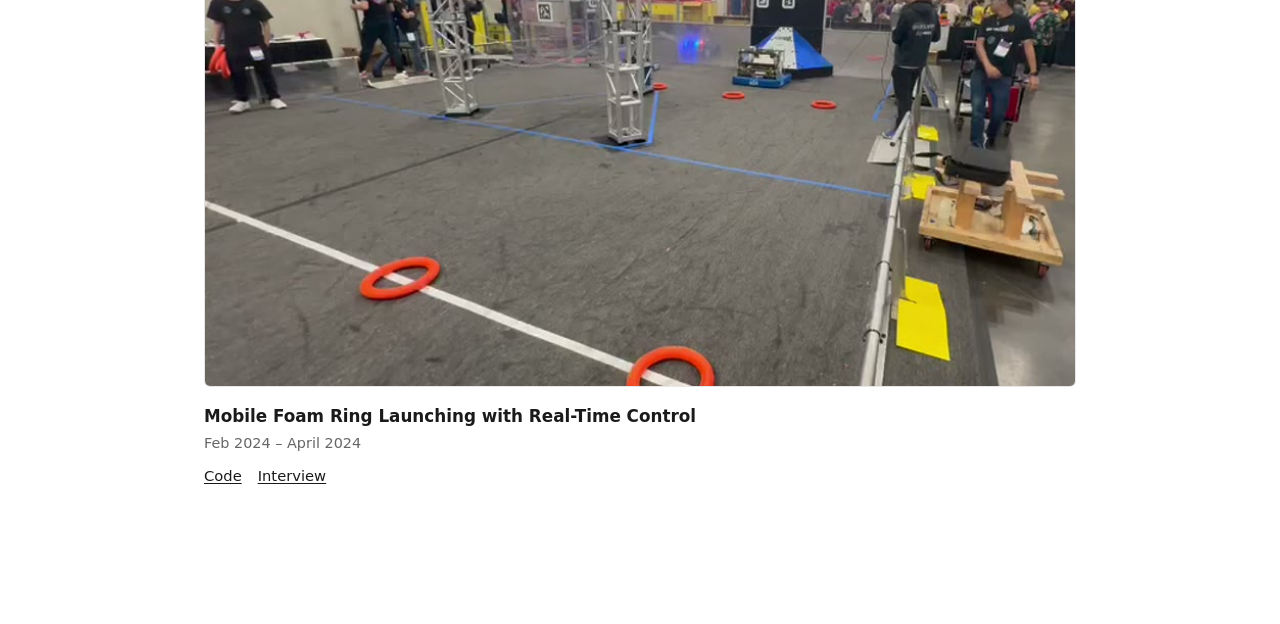
==== commit c66fd5eb: "Retitle research entry and refine its homepage media Rename the project to Real2Sim2Real for Non-Pre" ====
--- a/index.html
+++ b/index.html
@@ -90,21 +90,18 @@
           <div class="carousel-track">
             <video class="media-contain" src="images/r2s2r-cup.mp4" poster="images/r2s2r-cup-poster.jpg"
                    muted loop playsinline preload="none"
-                   aria-label="Photorealistic simulation from four camera views: two robot arms flip a red cup upright on a table"
-                   data-caption="Cup manipulation in photorealistic simulation, shown at the original 6.25 fps. Two learned PPO stages and a physical repositioning controller; 19/32 retained flips on nominal development starts in the historical simulator."></video>
-            <a class="carousel-slide" href="images/r2s2r-bottle.jpg" target="_blank" rel="noopener"
-               data-caption="Object reconstruction. Calibrated captures converted into editable geometry and textured assets, evaluated against held-out views.">
-              <img class="media-contain" src="images/r2s2r-bottle.jpg" loading="lazy"
-                   alt="Grid comparing three views of a bottle: reference photograph, published asset, fixed-geometry control, fresh reconstruction, and refined reconstruction. Opens at full resolution.">
+                   aria-label="Photorealistic simulation at 2x speed, from four camera views: two robot arms flip a red cup upright on a table"></video>
+            <a class="carousel-slide" href="images/r2s2r-can.jpg" target="_blank" rel="noopener">
+              <img class="media-contain" src="images/r2s2r-can.jpg" loading="lazy"
+                   alt="The same view of a tomato can three ways: source photograph, untextured reconstructed mesh, and appearance-matched render. Opens at full resolution.">
             </a>
           </div>
           <button class="carousel-nav prev" aria-label="Previous image">&#8249;</button>
           <button class="carousel-nav next" aria-label="Next image">&#8250;</button>
         </div>
-        <p class="carousel-caption" aria-live="polite">Cup manipulation in photorealistic simulation, shown at the original 6.25 fps. Two learned PPO stages and a physical repositioning controller; 19/32 retained flips on nominal development starts in the historical simulator.</p>
         <div class="entry-body">
           <p class="entry-meta">Ongoing research &middot; Berkeley AUTOLab</p>
-          <h3 class="entry-title"><a href="research/r2s2r/">Real-to-Sim-to-Real Learning for Bimanual Manipulation</a></h3>
+          <h3 class="entry-title"><a href="research/r2s2r/">Real2Sim2Real for Non-Prehensile Manipulation</a></h3>
           <p class="entry-description">
             Building a pipeline from real object captures to simulated manipulation and visual-policy training.
             My work focuses on object reconstruction, staged PPO policies for cup manipulation, and diagnosing
@@ -309,7 +306,6 @@
         next.hidden = true;
         return;
       }
-      var caption = c.parentElement.querySelector('.carousel-caption');
       // Move by one slide, wrapping around at either end (infinite loop).
       function go(dir) {
         var w = track.clientWidth;
@@ -320,12 +316,10 @@
       prev.addEventListener('click', function () { go(-1); });
       next.addEventListener('click', function () { go(1); });
 
-      // Keep hidden slides out of the tab order and show the active caption.
+      // Keep hidden slides out of the tab order.
       function syncActive() {
         var active = Math.round(track.scrollLeft / track.clientWidth);
         slides.forEach(function (slide, i) { slide.inert = i !== active; });
-        var text = slides[active] && slides[active].getAttribute('data-caption');
-        if (caption && text && caption.textContent !== text) caption.textContent = text;
       }
       track.addEventListener('scroll', syncActive, { passive: true });
       syncActive();
--- a/styles.css
+++ b/styles.css
@@ -219,13 +219,6 @@
 @media (prefers-reduced-motion: reduce) {
   .carousel-track { scroll-behavior: auto; }
   .carousel-track .media-zoom-mid { transform: none; }
-}
-
-.carousel-caption {
-  color: var(--muted);
-  font-size: 0.9rem;
-  line-height: 1.45;
-  margin: 0;
 }
 
 .entry-body { min-width: 0; }
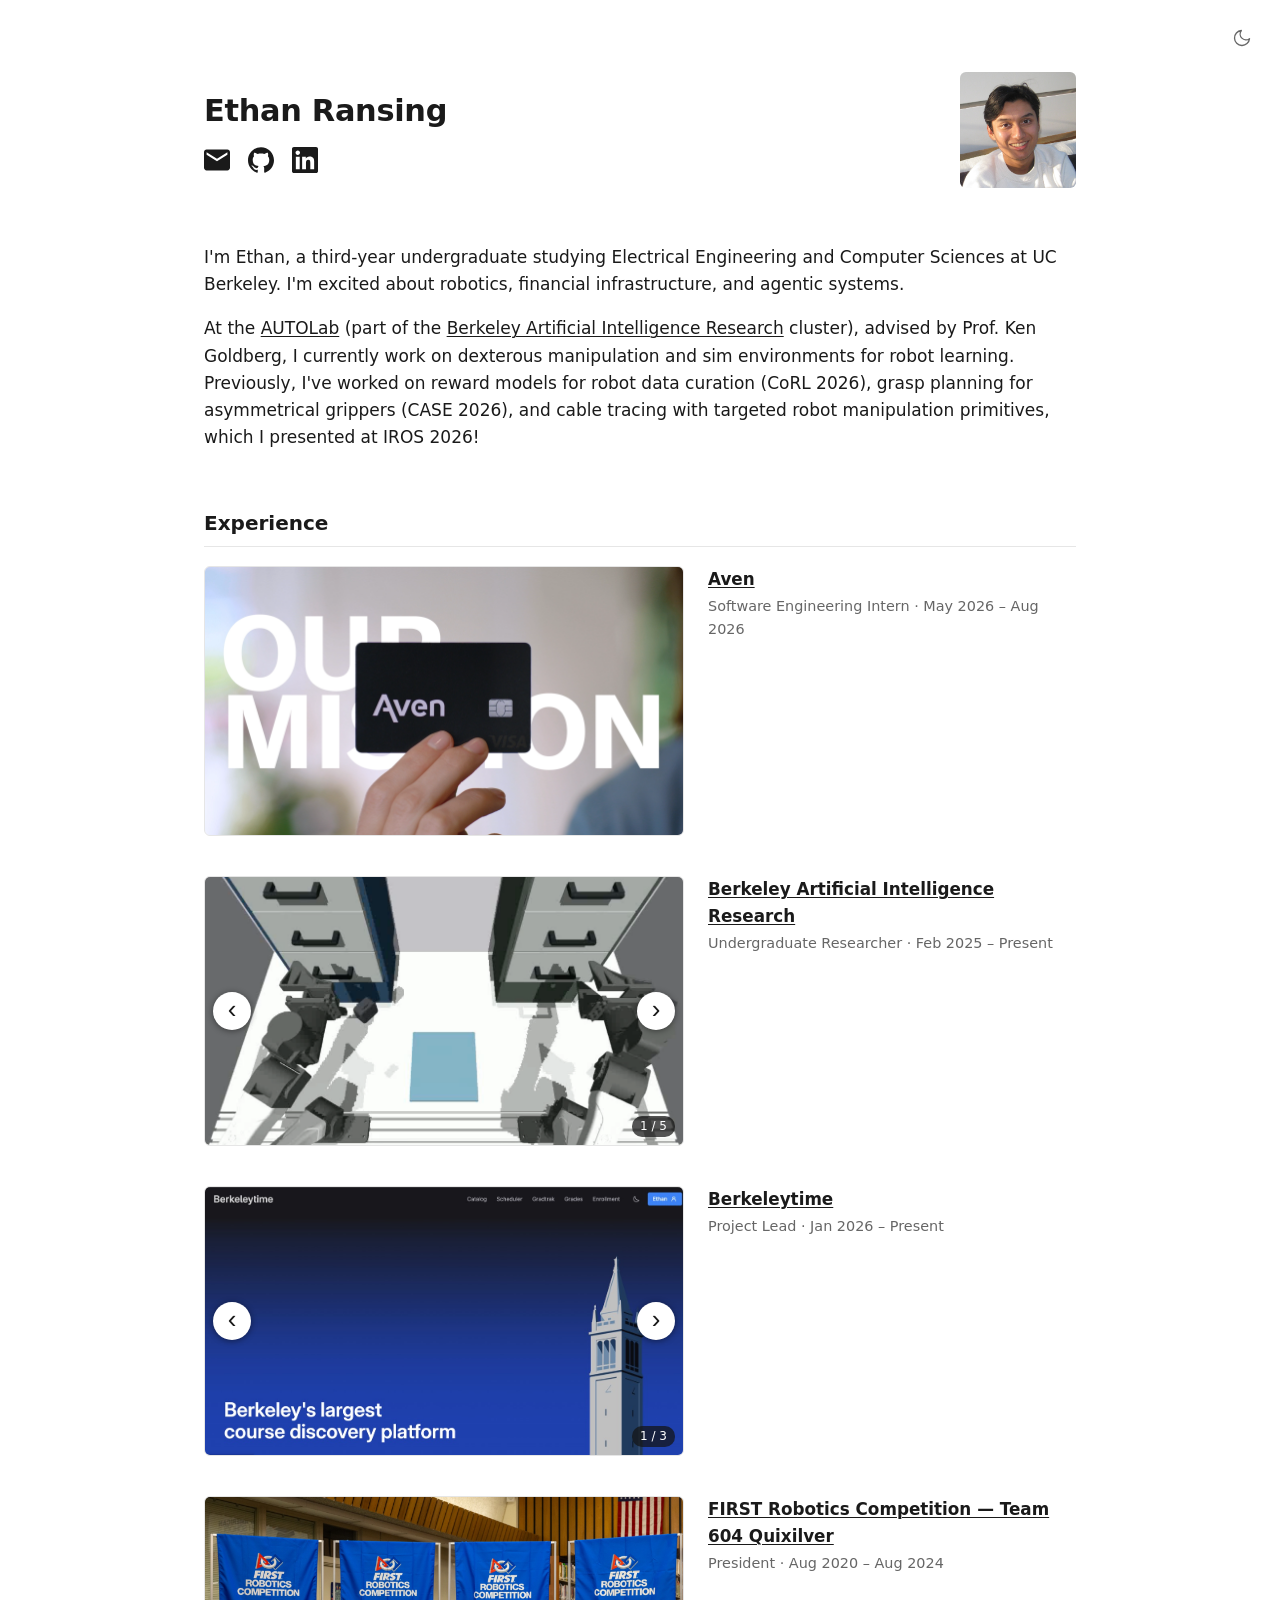
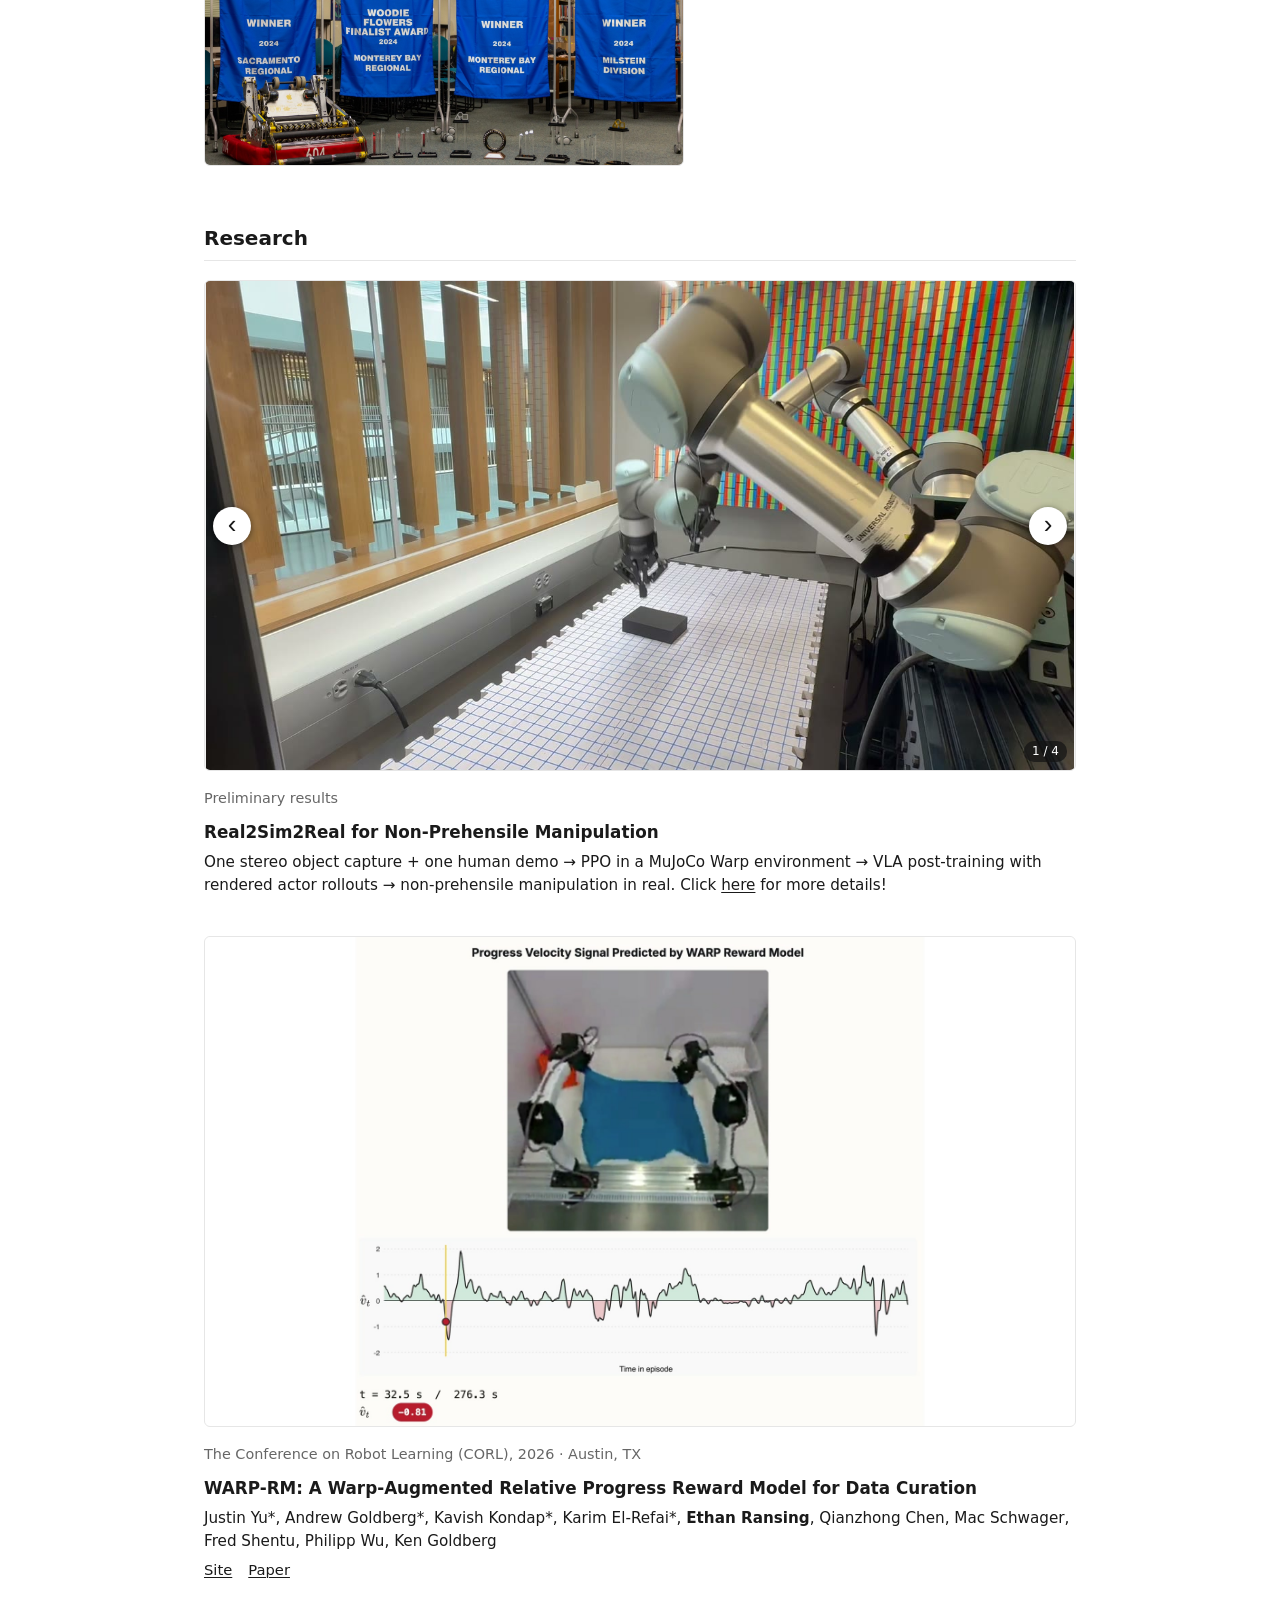
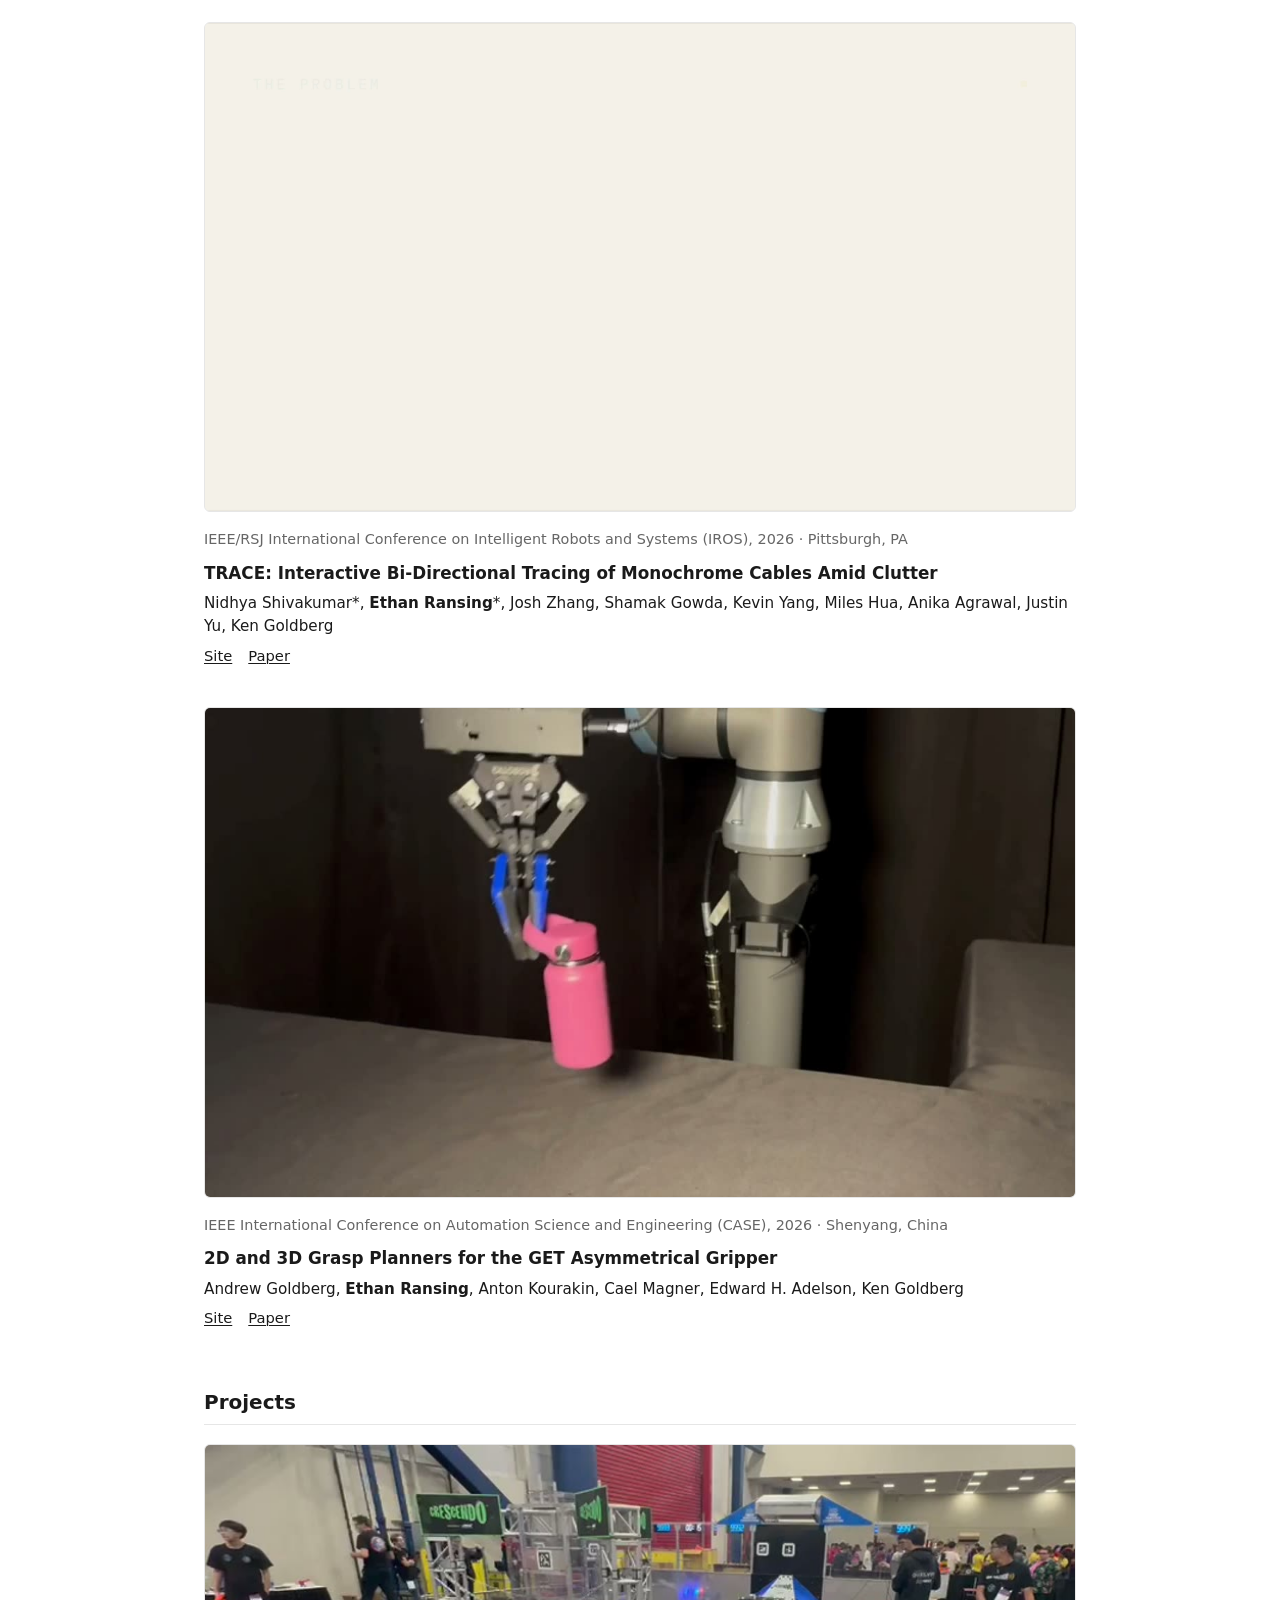
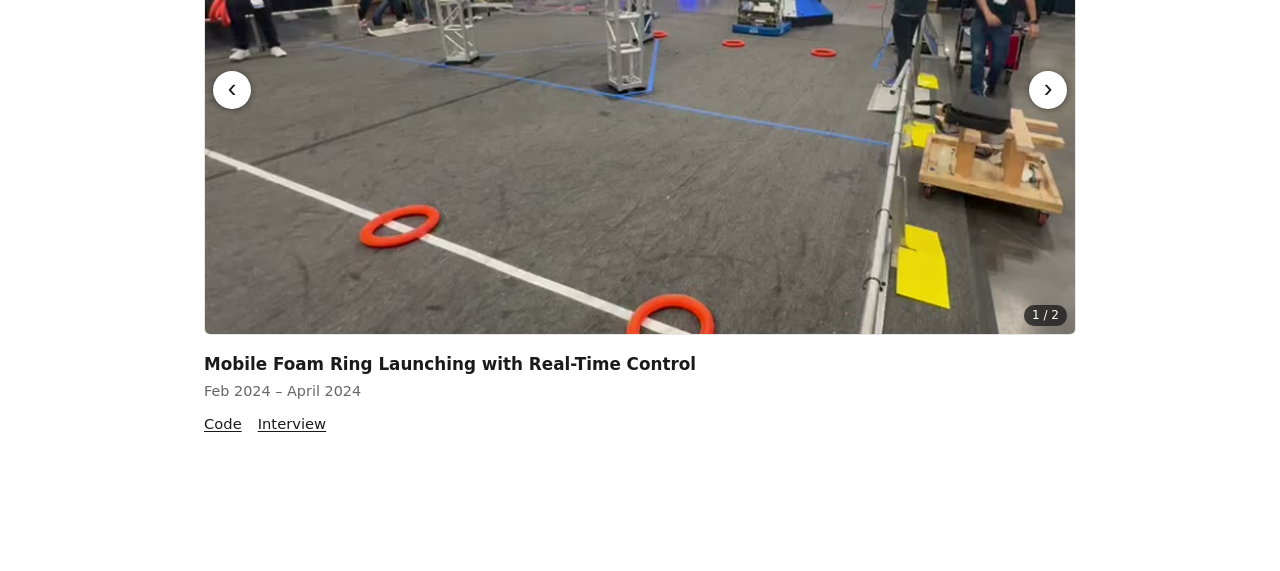
==== commit dfce9a2f: "Rework Real2Sim2Real entry and simplify its project page Homepage: order sections Experience, Resear" ====
--- a/index.html
+++ b/index.html
@@ -81,111 +81,6 @@
       </p>
     </section>
 
-    <!-- ===== Research ===== -->
-    <section class="stacked">
-      <h2>Research</h2>
-
-      <article class="entry">
-        <div class="carousel">
-          <div class="carousel-track">
-            <video class="media-contain" src="images/r2s2r-cup.mp4" poster="images/r2s2r-cup-poster.jpg"
-                   muted loop playsinline preload="none"
-                   aria-label="Photorealistic simulation at 2x speed, from four camera views: two robot arms flip a red cup upright on a table"></video>
-            <a class="carousel-slide" href="images/r2s2r-can.jpg" target="_blank" rel="noopener">
-              <img class="media-contain" src="images/r2s2r-can.jpg" loading="lazy"
-                   alt="The same view of a tomato can three ways: source photograph, untextured reconstructed mesh, and appearance-matched render. Opens at full resolution.">
-            </a>
-          </div>
-          <button class="carousel-nav prev" aria-label="Previous image">&#8249;</button>
-          <button class="carousel-nav next" aria-label="Next image">&#8250;</button>
-        </div>
-        <div class="entry-body">
-          <p class="entry-meta">Ongoing research &middot; Berkeley AUTOLab</p>
-          <h3 class="entry-title"><a href="research/r2s2r/">Real2Sim2Real for Non-Prehensile Manipulation</a></h3>
-          <p class="entry-description">
-            Building a pipeline from real object captures to simulated manipulation and visual-policy training.
-            My work focuses on object reconstruction, staged PPO policies for cup manipulation, and diagnosing
-            contact-physics errors in GPU simulation.
-          </p>
-          <p class="entry-links">
-            <a href="research/r2s2r/#demos">Demos</a>
-            <a href="research/r2s2r/#technical-notes">Technical notes</a>
-          </p>
-        </div>
-      </article>
-
-      <article class="entry">
-        <div class="carousel">
-          <div class="carousel-track">
-            <video src="images/pub-warprm.mp4" poster="images/pub-warprm-poster.jpg" aria-label="WARP-RM demonstration: overhead robot footage above a plot of predicted task progress"
-                   muted loop playsinline preload="none"></video>
-          </div>
-          <button class="carousel-nav prev" aria-label="Previous image">&#8249;</button>
-          <button class="carousel-nav next" aria-label="Next image">&#8250;</button>
-        </div>
-        <div class="entry-body">
-          <p class="entry-meta">The Conference on Robot Learning (CORL), 2026 &middot; Austin, TX</p>
-          <h3 class="entry-title">WARP-RM: A Warp-Augmented Relative Progress Reward Model for Data Curation</h3>
-          <p class="entry-authors">
-            Justin Yu*, Andrew Goldberg*, Kavish Kondap*, Karim El-Refai*, <strong>Ethan Ransing</strong>,
-            Qianzhong Chen, Mac Schwager, Fred Shentu, Philipp Wu, Ken Goldberg
-          </p>
-          <p class="entry-links">
-            <a href="https://uynitsuj.github.io/warp-rm/" target="_blank" rel="noopener">Site</a>
-            <a href="https://arxiv.org/abs/2606.28320" target="_blank" rel="noopener">Paper</a>
-          </p>
-        </div>
-      </article>
-
-      <article class="entry">
-        <div class="carousel">
-          <div class="carousel-track">
-            <video src="images/pub-trace.mp4" poster="images/pub-trace-poster.jpg" aria-label="TRACE demonstration: robot tracing monochrome cables amid clutter"
-                   muted loop playsinline preload="none"></video>
-          </div>
-          <button class="carousel-nav prev" aria-label="Previous image">&#8249;</button>
-          <button class="carousel-nav next" aria-label="Next image">&#8250;</button>
-        </div>
-        <div class="entry-body">
-          <p class="entry-meta">IEEE/RSJ International Conference on
-            Intelligent
-            Robots and Systems (IROS), 2026 &middot; Pittsburgh, PA</p>
-          <h3 class="entry-title">TRACE: Interactive Bi-Directional Tracing of Monochrome Cables Amid Clutter</h3>
-          <p class="entry-authors">
-            Nidhya Shivakumar*, <strong>Ethan Ransing</strong>*, Josh Zhang, Shamak Gowda,
-            Kevin Yang, Miles Hua, Anika Agrawal, Justin Yu, Ken Goldberg
-          </p>
-          <p class="entry-links">
-            <a href="https://trace-paper.github.io/" target="_blank" rel="noopener">Site</a>
-            <a href="https://arxiv.org/abs/2609.29103" target="_blank" rel="noopener">Paper</a>
-          </p>
-        </div>
-      </article>
-
-      <article class="entry">
-        <div class="carousel">
-          <div class="carousel-track">
-            <video src="images/pub-get.mp4" poster="images/pub-get-poster.jpg" aria-label="GET asymmetrical gripper grasping an object"
-                   muted loop playsinline preload="none"></video>
-          </div>
-          <button class="carousel-nav prev" aria-label="Previous image">&#8249;</button>
-          <button class="carousel-nav next" aria-label="Next image">&#8250;</button>
-        </div>
-        <div class="entry-body">
-          <p class="entry-meta">IEEE International Conference on Automation Science and Engineering (CASE), 2026 &middot; Shenyang, China</p>
-          <h3 class="entry-title">2D and 3D Grasp Planners for the GET Asymmetrical Gripper</h3>
-          <p class="entry-authors">
-            Andrew Goldberg, <strong>Ethan Ransing</strong>, Anton Kourakin, Cael Magner,
-            Edward H. Adelson, Ken Goldberg
-          </p>
-          <p class="entry-links">
-            <a href="https://apgoldberg1.github.io/GET_Planning/" target="_blank" rel="noopener">Site</a>
-            <a href="https://apgoldberg1.github.io/GET_Planning/media/2D_and_3D_Grasp_Planners_for_the_GET_Asymmetrical_Gripper.pdf" target="_blank" rel="noopener">Paper</a>
-          </p>
-        </div>
-      </article>
-    </section>
-
     <!-- ===== Experience ===== -->
     <!--
       To add more photos to any entry, just add more <img> tags inside
@@ -257,6 +152,113 @@
         <div class="entry-body">
           <h3 class="entry-title"><a href="https://604robotics.com/" target="_blank" rel="noopener">FIRST Robotics Competition &mdash; Team 604 Quixilver</a></h3>
           <p class="entry-meta">President &middot; Aug 2020 &ndash; Aug 2024</p>
+        </div>
+      </article>
+    </section>
+
+    <!-- ===== Research ===== -->
+    <section class="stacked">
+      <h2>Research</h2>
+
+      <article class="entry">
+        <div class="carousel">
+          <div class="carousel-track">
+            <video class="media-contain" src="images/r2s2r-hardware.mp4" poster="images/r2s2r-hardware-poster.jpg"
+                   muted loop playsinline preload="none"
+                   aria-label="Real robot footage: two arms tip a flat dark box up onto its end on a foam grid mat, while a person repositions the box with a long stick between attempts"></video>
+            <video class="media-contain" src="images/r2s2r-cup.mp4" poster="images/r2s2r-cup-poster.jpg"
+                   muted loop playsinline preload="none"
+                   aria-label="Photorealistic simulation at 2x speed, from four camera views: two robot arms flip a red cup upright on a table"></video>
+            <a class="carousel-slide" href="images/r2s2r-environment.jpg" target="_blank" rel="noopener">
+              <img class="media-contain" src="images/r2s2r-environment.jpg" loading="lazy"
+                   alt="The robot station from two camera angles. Left: real camera images in daylight, with unrelated machinery on the table. Right: the simulated digital twin from matching cameras under night lighting, with two robot arms and a red cup. Opens at full resolution.">
+            </a>
+            <a class="carousel-slide" href="images/r2s2r-can.jpg" target="_blank" rel="noopener">
+              <img class="media-contain" src="images/r2s2r-can-home.jpg" loading="lazy"
+                   alt="The same view of a tomato can three ways: source photograph, untextured reconstructed mesh, and appearance-matched render. Opens at full resolution.">
+            </a>
+          </div>
+          <button class="carousel-nav prev" aria-label="Previous image">&#8249;</button>
+          <button class="carousel-nav next" aria-label="Next image">&#8250;</button>
+        </div>
+        <div class="entry-body">
+          <p class="entry-meta">Preliminary results</p>
+          <h3 class="entry-title">Real2Sim2Real for Non-Prehensile Manipulation</h3>
+          <p class="entry-description">
+            One stereo object capture + one human demo &rarr; PPO in a MuJoCo Warp environment &rarr; VLA post-training with rendered actor rollouts &rarr; non-prehensile manipulation in real.
+            Click <a href="research/r2s2r/">here</a> for more details!
+          </p>
+        </div>
+      </article>
+
+      <article class="entry">
+        <div class="carousel">
+          <div class="carousel-track">
+            <video src="images/pub-warprm.mp4" poster="images/pub-warprm-poster.jpg" aria-label="WARP-RM demonstration: overhead robot footage above a plot of predicted task progress"
+                   muted loop playsinline preload="none"></video>
+          </div>
+          <button class="carousel-nav prev" aria-label="Previous image">&#8249;</button>
+          <button class="carousel-nav next" aria-label="Next image">&#8250;</button>
+        </div>
+        <div class="entry-body">
+          <p class="entry-meta">The Conference on Robot Learning (CORL), 2026 &middot; Austin, TX</p>
+          <h3 class="entry-title">WARP-RM: A Warp-Augmented Relative Progress Reward Model for Data Curation</h3>
+          <p class="entry-authors">
+            Justin Yu*, Andrew Goldberg*, Kavish Kondap*, Karim El-Refai*, <strong>Ethan Ransing</strong>,
+            Qianzhong Chen, Mac Schwager, Fred Shentu, Philipp Wu, Ken Goldberg
+          </p>
+          <p class="entry-links">
+            <a href="https://uynitsuj.github.io/warp-rm/" target="_blank" rel="noopener">Site</a>
+            <a href="https://arxiv.org/abs/2606.28320" target="_blank" rel="noopener">Paper</a>
+          </p>
+        </div>
+      </article>
+
+      <article class="entry">
+        <div class="carousel">
+          <div class="carousel-track">
+            <video src="images/pub-trace.mp4" poster="images/pub-trace-poster.jpg" aria-label="TRACE demonstration: robot tracing monochrome cables amid clutter"
+                   muted loop playsinline preload="none"></video>
+          </div>
+          <button class="carousel-nav prev" aria-label="Previous image">&#8249;</button>
+          <button class="carousel-nav next" aria-label="Next image">&#8250;</button>
+        </div>
+        <div class="entry-body">
+          <p class="entry-meta">IEEE/RSJ International Conference on
+            Intelligent
+            Robots and Systems (IROS), 2026 &middot; Pittsburgh, PA</p>
+          <h3 class="entry-title">TRACE: Interactive Bi-Directional Tracing of Monochrome Cables Amid Clutter</h3>
+          <p class="entry-authors">
+            Nidhya Shivakumar*, <strong>Ethan Ransing</strong>*, Josh Zhang, Shamak Gowda,
+            Kevin Yang, Miles Hua, Anika Agrawal, Justin Yu, Ken Goldberg
+          </p>
+          <p class="entry-links">
+            <a href="https://trace-paper.github.io/" target="_blank" rel="noopener">Site</a>
+            <a href="https://arxiv.org/abs/2609.29103" target="_blank" rel="noopener">Paper</a>
+          </p>
+        </div>
+      </article>
+
+      <article class="entry">
+        <div class="carousel">
+          <div class="carousel-track">
+            <video src="images/pub-get.mp4" poster="images/pub-get-poster.jpg" aria-label="GET asymmetrical gripper grasping an object"
+                   muted loop playsinline preload="none"></video>
+          </div>
+          <button class="carousel-nav prev" aria-label="Previous image">&#8249;</button>
+          <button class="carousel-nav next" aria-label="Next image">&#8250;</button>
+        </div>
+        <div class="entry-body">
+          <p class="entry-meta">IEEE International Conference on Automation Science and Engineering (CASE), 2026 &middot; Shenyang, China</p>
+          <h3 class="entry-title">2D and 3D Grasp Planners for the GET Asymmetrical Gripper</h3>
+          <p class="entry-authors">
+            Andrew Goldberg, <strong>Ethan Ransing</strong>, Anton Kourakin, Cael Magner,
+            Edward H. Adelson, Ken Goldberg
+          </p>
+          <p class="entry-links">
+            <a href="https://apgoldberg1.github.io/GET_Planning/" target="_blank" rel="noopener">Site</a>
+            <a href="https://apgoldberg1.github.io/GET_Planning/media/2D_and_3D_Grasp_Planners_for_the_GET_Asymmetrical_Gripper.pdf" target="_blank" rel="noopener">Paper</a>
+          </p>
         </div>
       </article>
     </section>
@@ -316,10 +318,15 @@
       prev.addEventListener('click', function () { go(-1); });
       next.addEventListener('click', function () { go(1); });
 
+      var counter = document.createElement('span');
+      counter.className = 'carousel-count';
+      c.appendChild(counter);
+
       // Keep hidden slides out of the tab order.
       function syncActive() {
         var active = Math.round(track.scrollLeft / track.clientWidth);
         slides.forEach(function (slide, i) { slide.inert = i !== active; });
+        counter.textContent = (active + 1) + ' / ' + count;
       }
       track.addEventListener('scroll', syncActive, { passive: true });
       syncActive();
--- a/styles.css
+++ b/styles.css
@@ -182,37 +182,48 @@
   position: absolute;
   top: 50%;
   transform: translateY(-50%);
-  width: 30px;
-  height: 40px;
+  width: 38px;
+  height: 38px;
   border: none;
-  border-radius: 5px;
-  background: rgba(20, 20, 20, 0.32);
-  color: #fff;
-  font-size: 18px;
+  border-radius: 50%;
+  background: #fff;
+  color: #1a1a1a;
+  font-size: 26px;
   line-height: 1;
   cursor: pointer;
   display: flex;
   align-items: center;
   justify-content: center;
-  padding: 0 0 2px;
-  opacity: 0;
-  transition: opacity 0.12s ease;
-}
-.carousel:hover .carousel-nav,
-.carousel:focus-within .carousel-nav { opacity: 1; }
-.carousel-nav:hover { background: rgba(20, 20, 20, 0.5); }
+  padding: 0 0 4px;
+  box-shadow: 0 1px 6px rgba(0, 0, 0, 0.45);
+  transition: transform 0.12s ease;
+}
+.carousel-nav:hover { transform: translateY(-50%) scale(1.1); }
 .carousel-nav.prev { left: 8px; }
 .carousel-nav.next { right: 8px; }
 .carousel-nav[hidden] { display: none; }
-.carousel-nav:focus-visible { outline: 2px solid #fff; outline-offset: -3px; }
-
-/* Touch devices: no hover, so keep arrows visible at a tappable size */
+.carousel-nav:focus-visible { outline: 3px solid #1a6fd6; outline-offset: 2px; }
+
+/* Slide position, so it's clear there is more to see */
+.carousel-count {
+  position: absolute;
+  right: 8px;
+  bottom: 8px;
+  padding: 2px 8px;
+  border-radius: 10px;
+  background: rgba(20, 20, 20, 0.72);
+  color: #fff;
+  font-size: 12px;
+  line-height: 1.4;
+  font-variant-numeric: tabular-nums;
+  pointer-events: none;
+}
+
+/* Touch devices: tappable size */
 @media (hover: none) {
   .carousel-nav {
     width: 44px;
     height: 44px;
-    opacity: 1;
-    background: rgba(20, 20, 20, 0.55);
   }
 }
 
@@ -264,8 +275,6 @@
 
 /* ===== Project detail page ===== */
 .back-link { font-size: 0.92rem; margin-bottom: 32px; }
-
-.project-header .entry-meta { margin-bottom: 0; }
 
 .project h3 { margin-top: 1.6em; }
 
@@ -283,7 +292,78 @@
   border-radius: 6px;
   background: var(--surface);
 }
-.project figure.figure-narrow { max-width: 520px; }
+.project .pipeline {
+  display: grid;
+  grid-template-columns: repeat(5, 1fr);
+  gap: 24px;
+  margin: 1.8em 0 0;
+  padding: 0;
+  list-style: none;
+}
+.project .pipeline li {
+  position: relative;
+  margin: 0;
+  padding: 12px;
+  border: 1px solid var(--border);
+  border-radius: 6px;
+  background: var(--surface);
+  font-size: 0.88rem;
+  line-height: 1.35;
+}
+.pipeline li:not(:last-child)::after {
+  content: "\2192";
+  position: absolute;
+  top: 50%;
+  left: 100%;
+  width: 24px;
+  transform: translateY(-50%);
+  color: var(--muted);
+  font-size: 1.05rem;
+  text-align: center;
+}
+@media (max-width: 760px) {
+  .project .pipeline { grid-template-columns: 1fr; gap: 26px; }
+  .pipeline li:not(:last-child)::after {
+    content: "\2193";
+    top: 100%;
+    left: 0;
+    width: 100%;
+    transform: none;
+    line-height: 26px;
+  }
+}
+
+.recon-steps {
+  display: grid;
+  grid-template-columns: repeat(5, 1fr);
+  gap: 10px;
+  margin: 1em 0;
+}
+.project .recon-steps figure { margin: 0; }
+.project .recon-steps figcaption { font-size: 0.8rem; margin-top: 5px; }
+.recon-note { color: var(--muted); font-size: 0.9rem; }
+@media (max-width: 560px) {
+  .recon-steps { grid-template-columns: repeat(3, 1fr); }
+}
+
+.demo-grid {
+  display: grid;
+  grid-template-columns: repeat(2, 1fr);
+  gap: 10px;
+}
+
+.project .stage-pair figure { margin: 0; }
+
+.clip-grid {
+  display: grid;
+  grid-template-columns: repeat(3, 1fr);
+  gap: 14px;
+  margin: 1.4em 0;
+}
+.project .clip-grid figure { margin: 0; }
+@media (max-width: 560px) {
+  .clip-grid { grid-template-columns: repeat(2, 1fr); }
+}
 .project figure a:has(img) { cursor: zoom-in; }
 .project figcaption {
   color: var(--muted);
@@ -292,11 +372,6 @@
   margin-top: 8px;
 }
 .project figcaption a { color: inherit; }
-
-.result {
-  border-left: 2px solid var(--border);
-  padding-left: 14px;
-}
 
 code {
   font-family: ui-monospace, SFMono-Regular, Menlo, monospace;
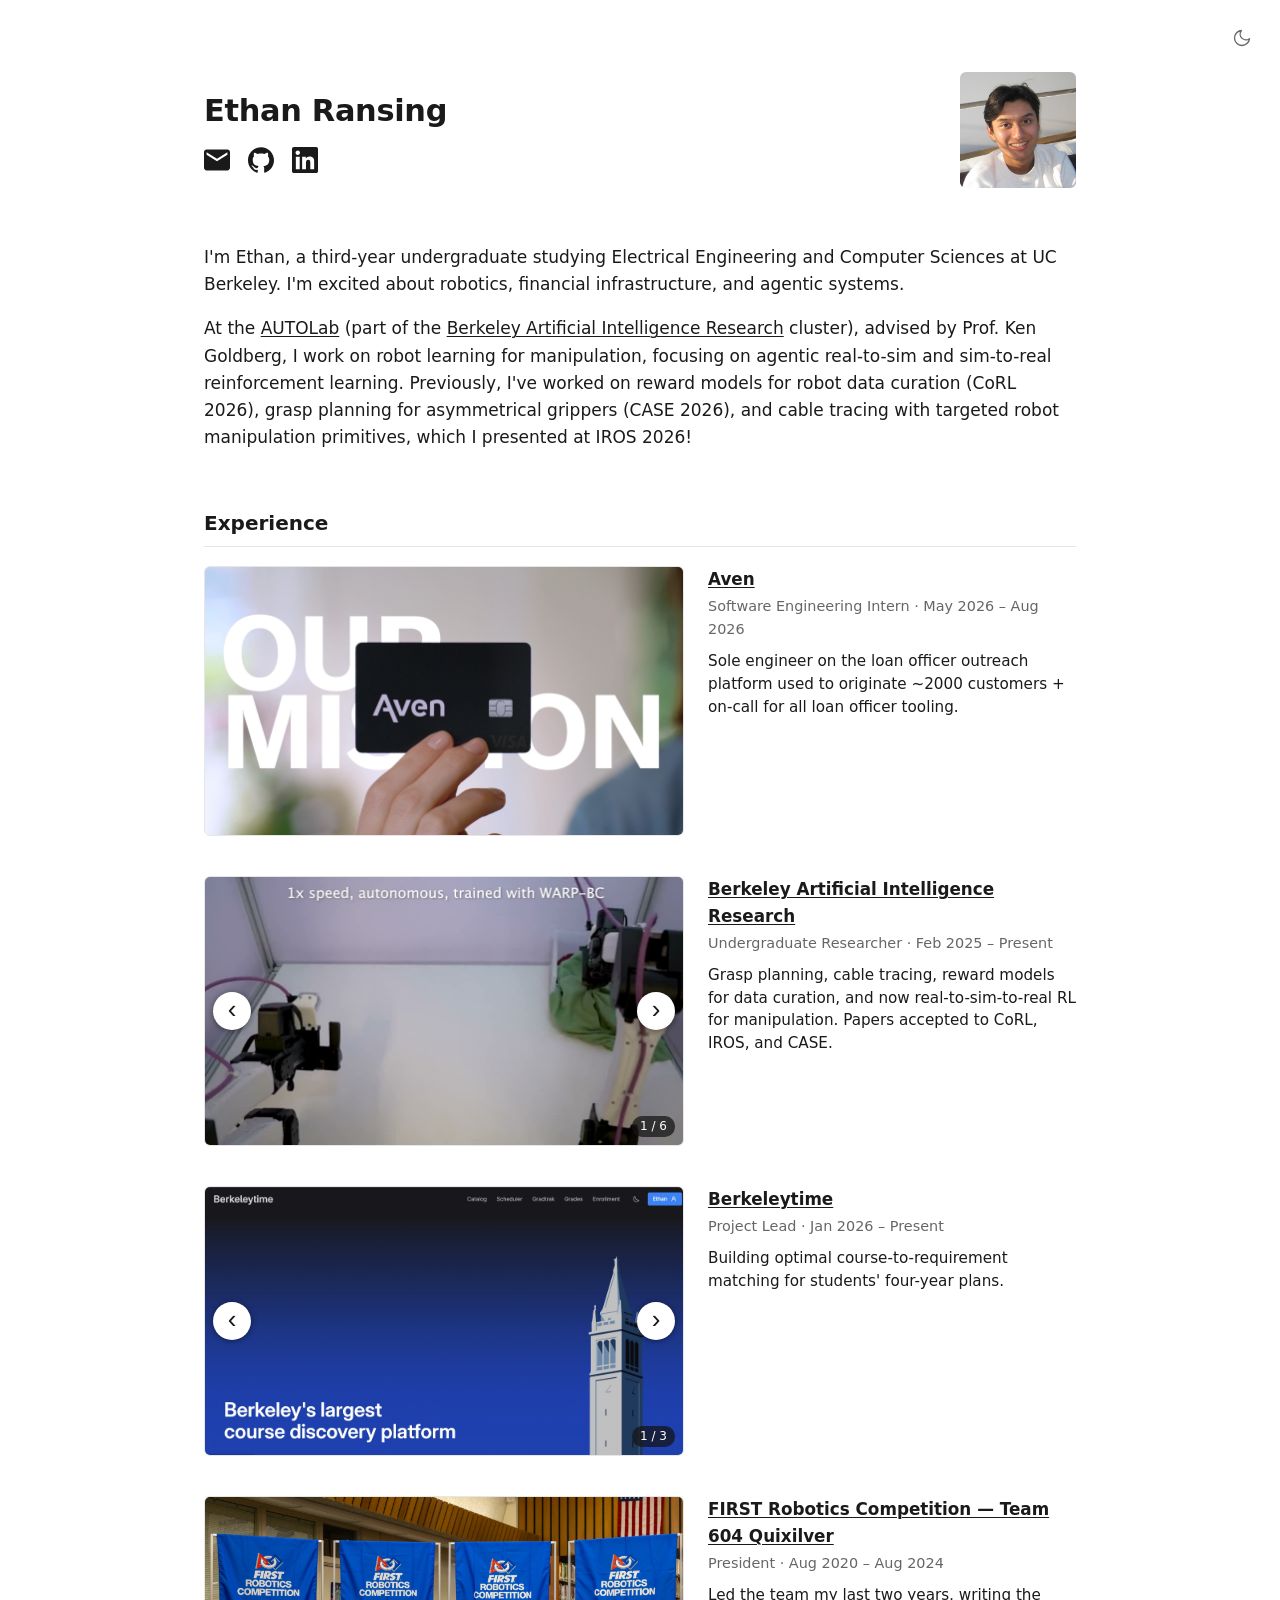
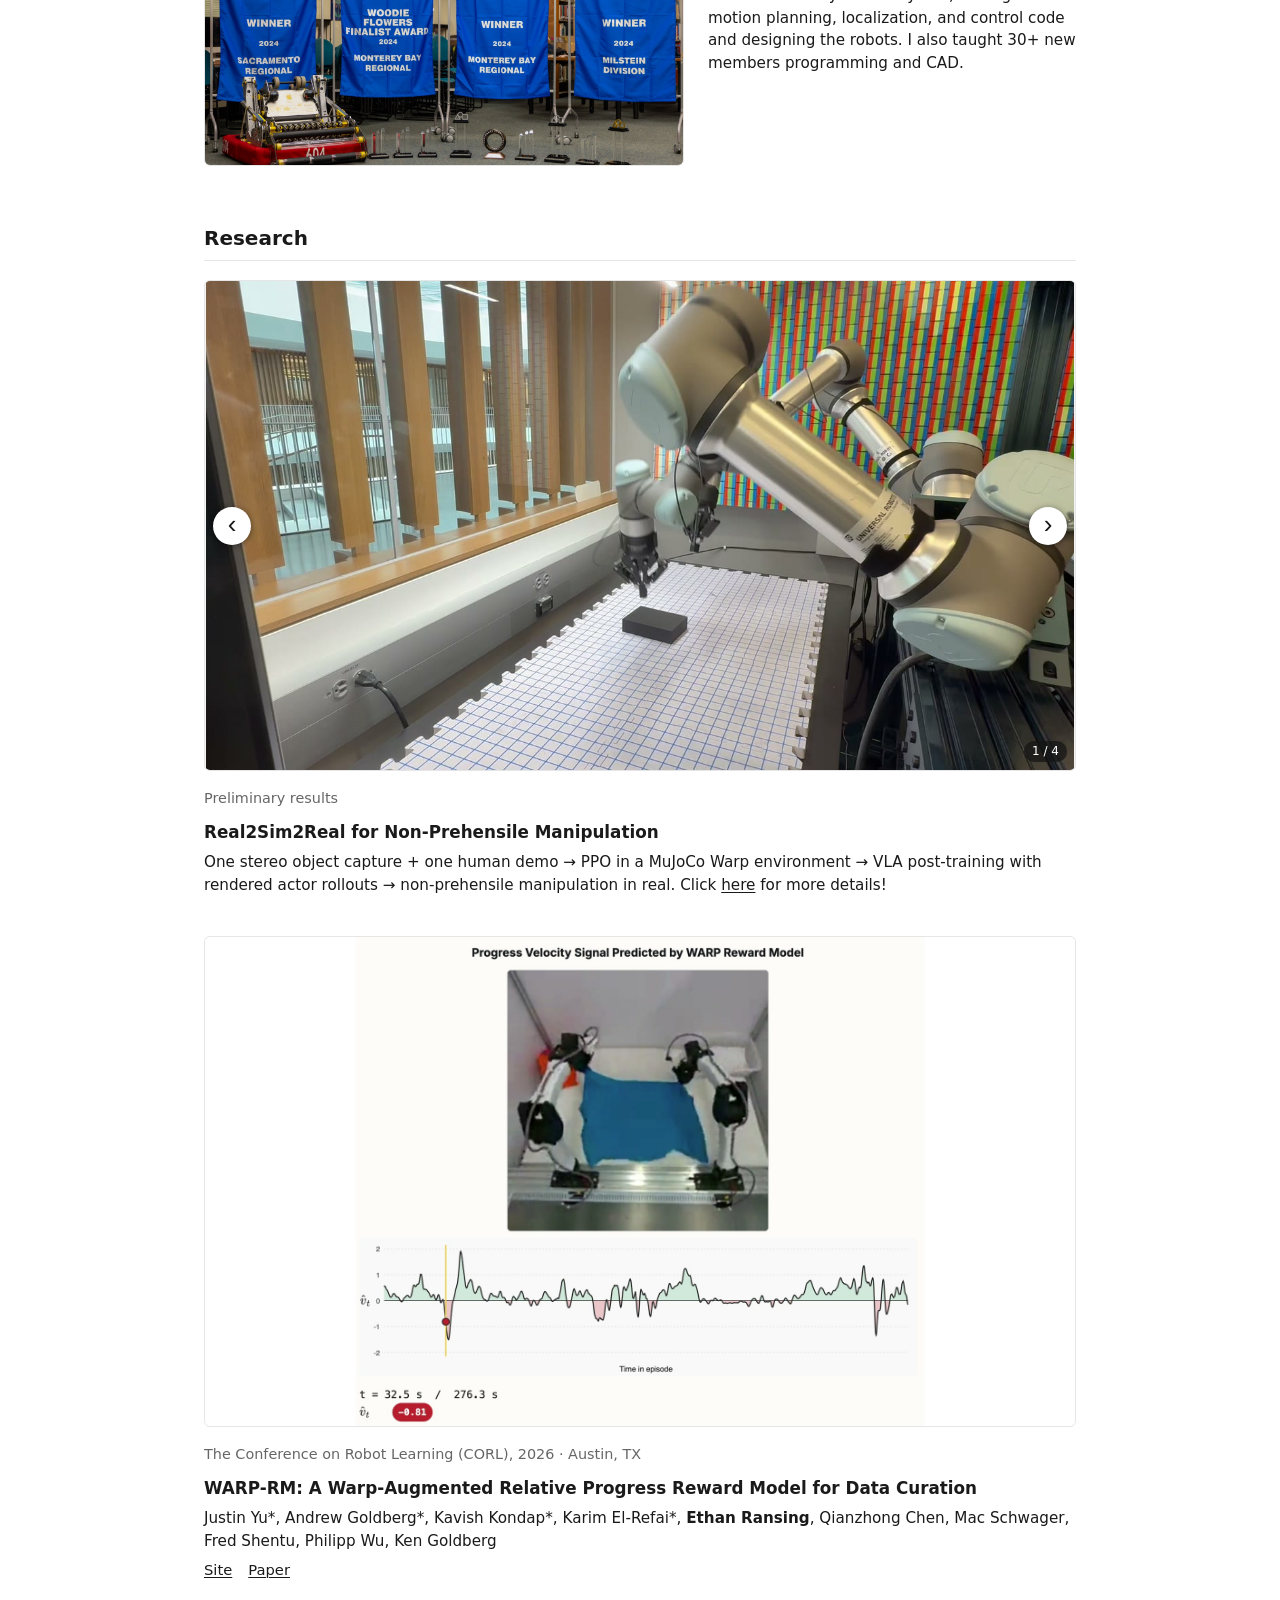
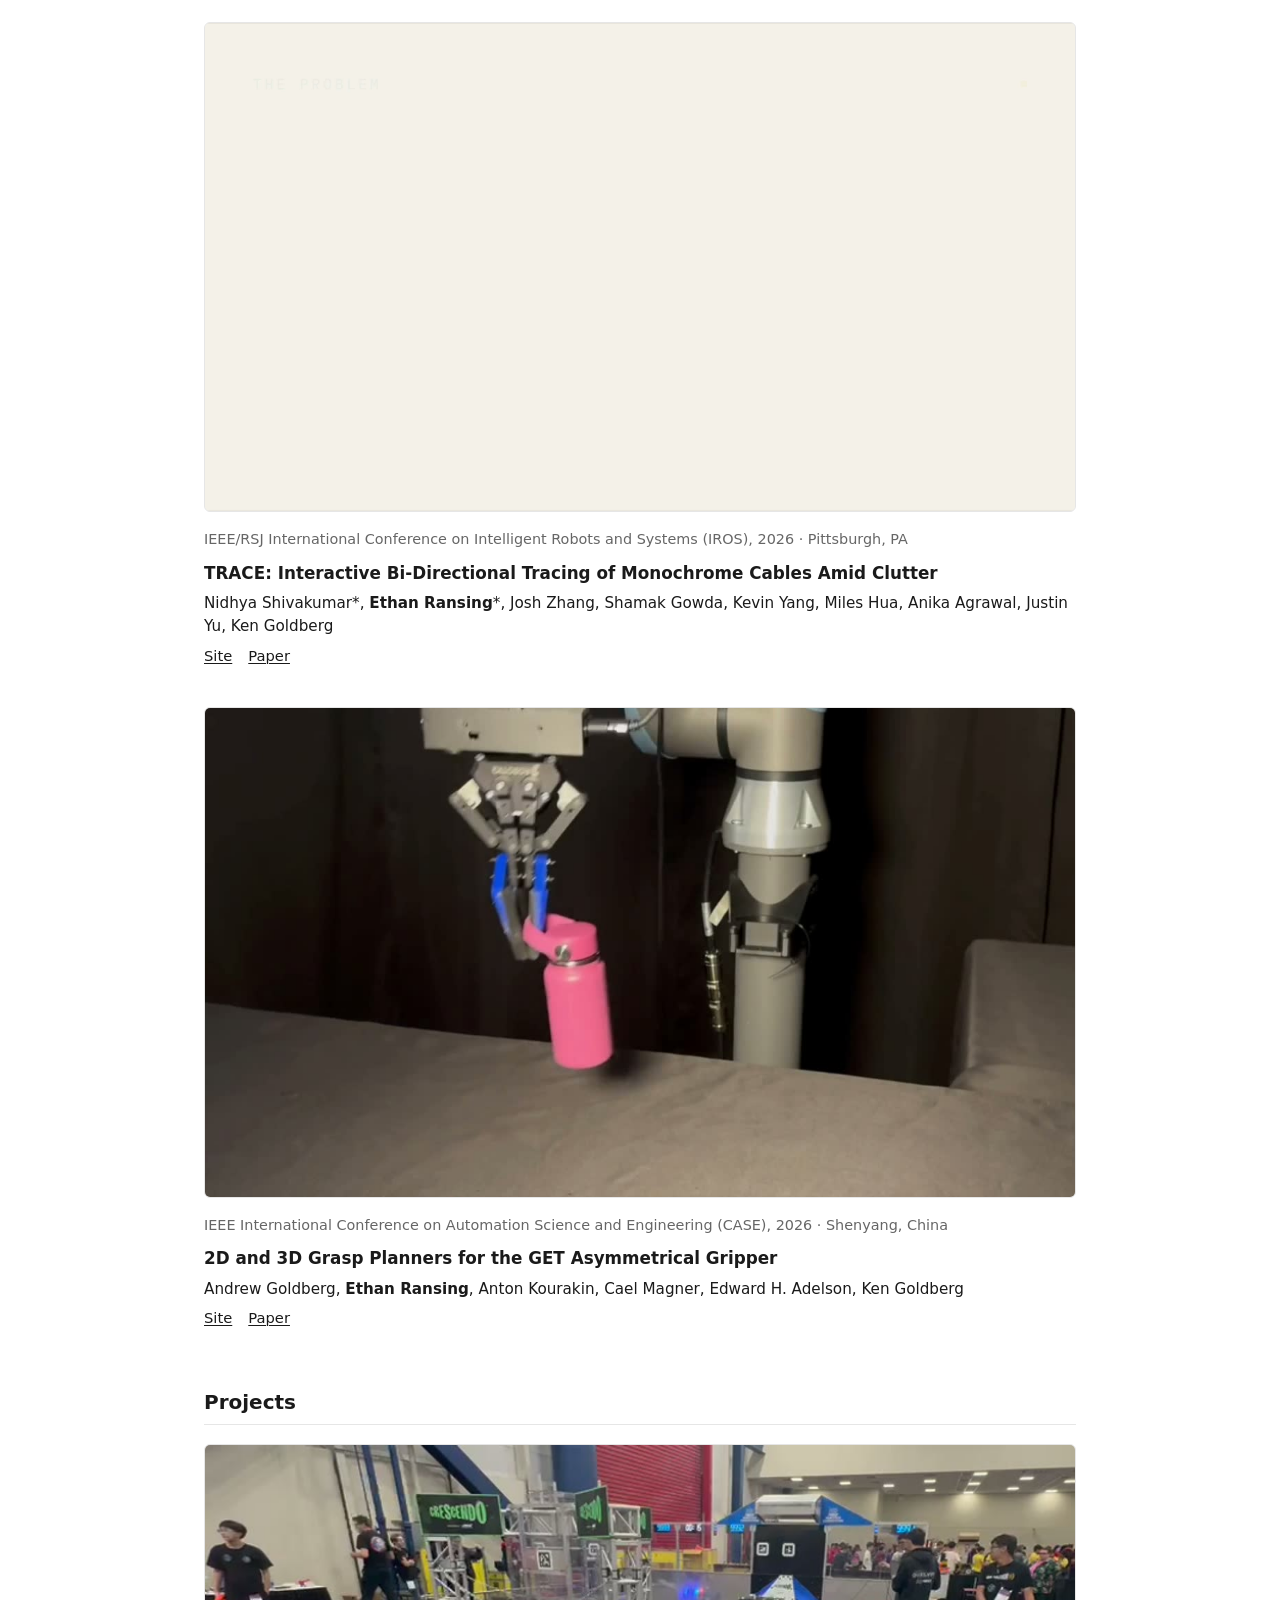
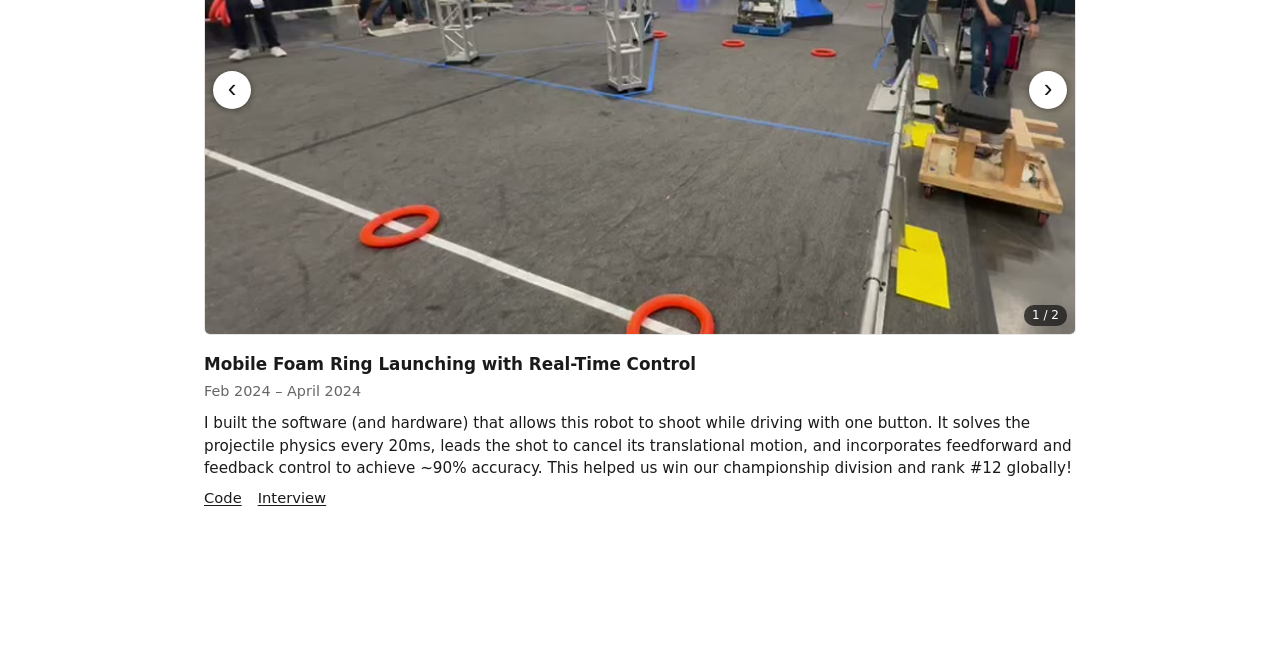
==== commit 5bf9d845: "Add entry descriptions and WARP video to BAIR carousel" ====
--- a/index.html
+++ b/index.html
@@ -75,7 +75,7 @@
       <p>
         At the <a href="https://autolab.berkeley.edu/index.shtml" target="_blank" rel="noopener">AUTOLab</a>
         (part of the <a href="https://bair.berkeley.edu/" target="_blank" rel="noopener">Berkeley Artificial Intelligence Research</a> cluster),
-        advised by Prof. Ken Goldberg, I currently work on dexterous manipulation and sim environments for robot learning.
+        advised by Prof. Ken Goldberg, I work on robot learning for manipulation, focusing on agentic real-to-sim and sim-to-real reinforcement learning.
         Previously, I've worked on reward models for robot data curation (CoRL 2026), grasp planning for asymmetrical
         grippers (CASE 2026), and cable tracing with targeted robot manipulation primitives, which I presented at IROS 2026!
       </p>
@@ -85,6 +85,8 @@
     <!--
       To add more photos to any entry, just add more <img> tags inside
       .carousel-track. The left/right arrows appear automatically.
+      To add a description, type it inside an entry's empty
+      <p class="entry-description"></p>. Empty ones are hidden.
     -->
     <section>
       <h2>Experience</h2>
@@ -100,14 +102,17 @@
         <div class="entry-body">
           <h3 class="entry-title"><a href="https://www.aven.com/" target="_blank" rel="noopener">Aven</a></h3>
           <p class="entry-meta">Software Engineering Intern &middot; May 2026 &ndash; Aug 2026</p>
-        </div>
-      </article>
-
-      <article class="entry">
-        <div class="carousel">
-          <div class="carousel-track">
+          <p class="entry-description">Sole engineer on the loan officer outreach platform used to originate ~2000 customers + on-call for all loan officer tooling.</p>
+        </div>
+      </article>
+
+      <article class="entry">
+        <div class="carousel">
+          <div class="carousel-track">
+            <video src="images/exp-bair-warp.mp4" poster="images/exp-bair-warp-poster.jpg" aria-label="Two robot arms autonomously folding a green T-shirt, real time, policy trained with WARP-BC"
+                   muted loop playsinline preload="none"></video>
+            <img src="images/exp-bair-abstract.png" alt="Grasp-planning overview for the GET gripper: input image, grasp sampling, and robot execution" onerror="this.onerror=null;this.src='images/placeholder.svg'">
             <img src="images/exp-bair-agenticrobotics.png" alt="Simulated bimanual robot arms between two drawer cabinets" onerror="this.onerror=null;this.src='images/placeholder.svg'">
-            <img src="images/exp-bair-abstract.png" alt="Grasp-planning overview for the GET gripper: input image, grasp sampling, and robot execution" onerror="this.onerror=null;this.src='images/placeholder.svg'">
             <img src="images/exp-bair-concept.png" alt="Bimanual robot manipulating cables amid clutter on a table" onerror="this.onerror=null;this.src='images/placeholder.svg'">
             <picture class="carousel-slide">
               <source srcset="images/exp-bair-icp-still.jpg" media="(prefers-reduced-motion: reduce)">
@@ -122,6 +127,7 @@
         <div class="entry-body">
           <h3 class="entry-title"><a href="https://autolab.berkeley.edu/index.shtml" target="_blank" rel="noopener">Berkeley Artificial Intelligence Research</a></h3>
           <p class="entry-meta">Undergraduate Researcher &middot; Feb 2025 &ndash; Present</p>
+          <p class="entry-description">Grasp planning, cable tracing, reward models for data curation, and now real-to-sim-to-real RL for manipulation. Papers accepted to CoRL, IROS, and CASE.</p>
         </div>
       </article>
 
@@ -138,6 +144,7 @@
         <div class="entry-body">
           <h3 class="entry-title"><a href="https://berkeleytime.com/" target="_blank" rel="noopener">Berkeleytime</a></h3>
           <p class="entry-meta">Project Lead &middot; Jan 2026 &ndash; Present</p>
+          <p class="entry-description">Building optimal course-to-requirement matching for students' four-year plans.</p>
         </div>
       </article>
 
@@ -152,6 +159,7 @@
         <div class="entry-body">
           <h3 class="entry-title"><a href="https://604robotics.com/" target="_blank" rel="noopener">FIRST Robotics Competition &mdash; Team 604 Quixilver</a></h3>
           <p class="entry-meta">President &middot; Aug 2020 &ndash; Aug 2024</p>
+          <p class="entry-description">Led the team my last two years, writing the motion planning, localization, and control code and designing the robots. I also taught 30+ new members programming and CAD.</p>
         </div>
       </article>
     </section>
@@ -207,6 +215,7 @@
             Justin Yu*, Andrew Goldberg*, Kavish Kondap*, Karim El-Refai*, <strong>Ethan Ransing</strong>,
             Qianzhong Chen, Mac Schwager, Fred Shentu, Philipp Wu, Ken Goldberg
           </p>
+          <p class="entry-description"></p>
           <p class="entry-links">
             <a href="https://uynitsuj.github.io/warp-rm/" target="_blank" rel="noopener">Site</a>
             <a href="https://arxiv.org/abs/2606.28320" target="_blank" rel="noopener">Paper</a>
@@ -232,6 +241,7 @@
             Nidhya Shivakumar*, <strong>Ethan Ransing</strong>*, Josh Zhang, Shamak Gowda,
             Kevin Yang, Miles Hua, Anika Agrawal, Justin Yu, Ken Goldberg
           </p>
+          <p class="entry-description"></p>
           <p class="entry-links">
             <a href="https://trace-paper.github.io/" target="_blank" rel="noopener">Site</a>
             <a href="https://arxiv.org/abs/2609.29103" target="_blank" rel="noopener">Paper</a>
@@ -255,6 +265,7 @@
             Andrew Goldberg, <strong>Ethan Ransing</strong>, Anton Kourakin, Cael Magner,
             Edward H. Adelson, Ken Goldberg
           </p>
+          <p class="entry-description"></p>
           <p class="entry-links">
             <a href="https://apgoldberg1.github.io/GET_Planning/" target="_blank" rel="noopener">Site</a>
             <a href="https://apgoldberg1.github.io/GET_Planning/media/2D_and_3D_Grasp_Planners_for_the_GET_Asymmetrical_Gripper.pdf" target="_blank" rel="noopener">Paper</a>
@@ -281,6 +292,7 @@
         <div class="entry-body">
           <h3 class="entry-title">Mobile Foam Ring Launching with Real-Time Control</h3>
           <p class="entry-meta">Feb 2024 &ndash; April 2024</p>
+          <p class="entry-description">I built the software (and hardware) that allows this robot to shoot while driving with one button. It solves the projectile physics every 20ms, leads the shot to cancel its translational motion, and incorporates feedforward and feedback control to achieve ~90% accuracy. This helped us win our championship division and rank #12 globally!</p>
           <p class="entry-links">
             <a href="https://github.com/frc604/2024-public" target="_blank" rel="noopener">Code</a>
             <a href="https://youtu.be/bGivb7bY7kI?si=-EM33_wyTf1t3R8l&t=537" target="_blank" rel="noopener">Interview</a>
@@ -358,10 +370,6 @@
       setFavicon(next);
     });
 
-    /* ===== Analytics (GoatCounter) — inert until configured =====
-       To turn on: make a free site at https://www.goatcounter.com/ and put your
-       site code below (the "CODE" part of CODE.goatcounter.com). That's the only
-       change needed — pageviews and link-click events start working immediately. */
     var GC_CODE = 'ethanransing';   // GoatCounter site code
     if (GC_CODE) {
       // Load GoatCounter (auto-records the pageview: timestamp, referrer, country, browser)
--- a/styles.css
+++ b/styles.css
@@ -264,6 +264,7 @@
   line-height: 1.5;
   margin: 0.35em 0 0;
 }
+.entry-description:empty { display: none; }
 
 .entry-links {
   display: flex;
